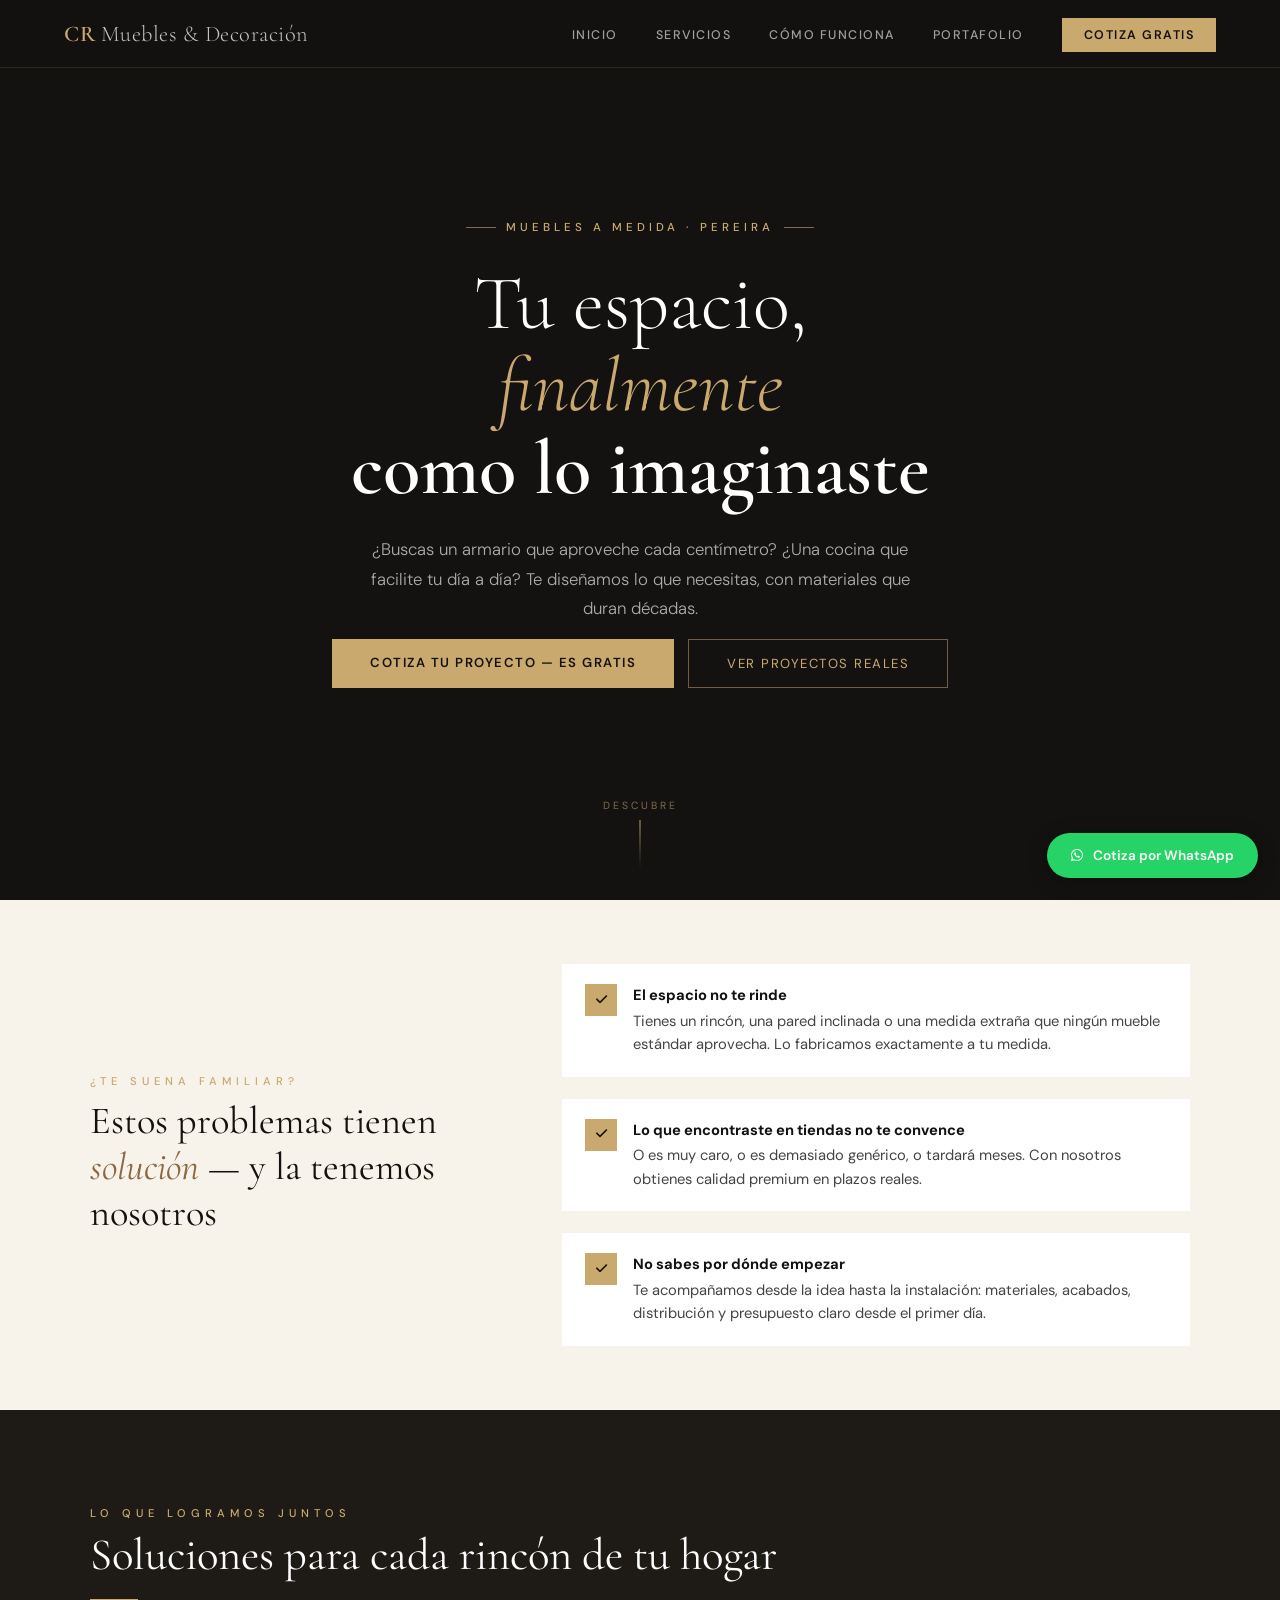
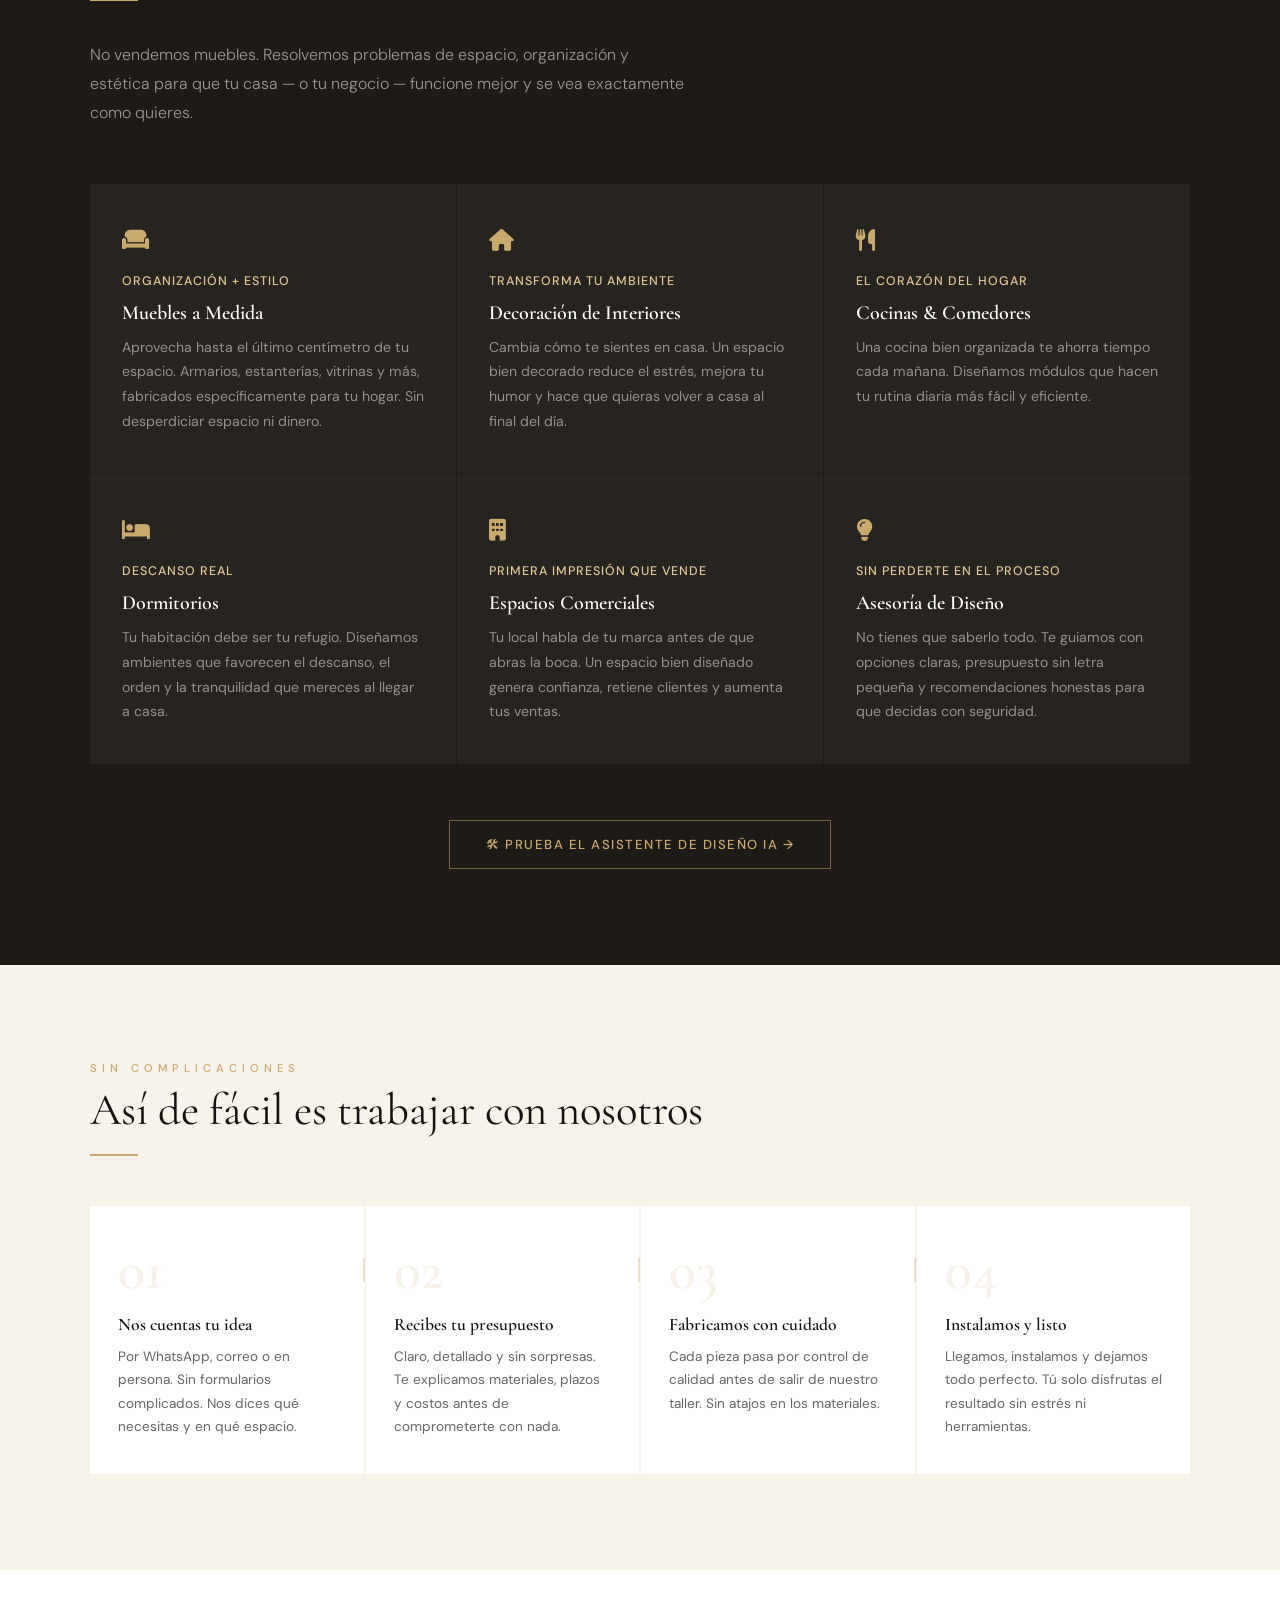
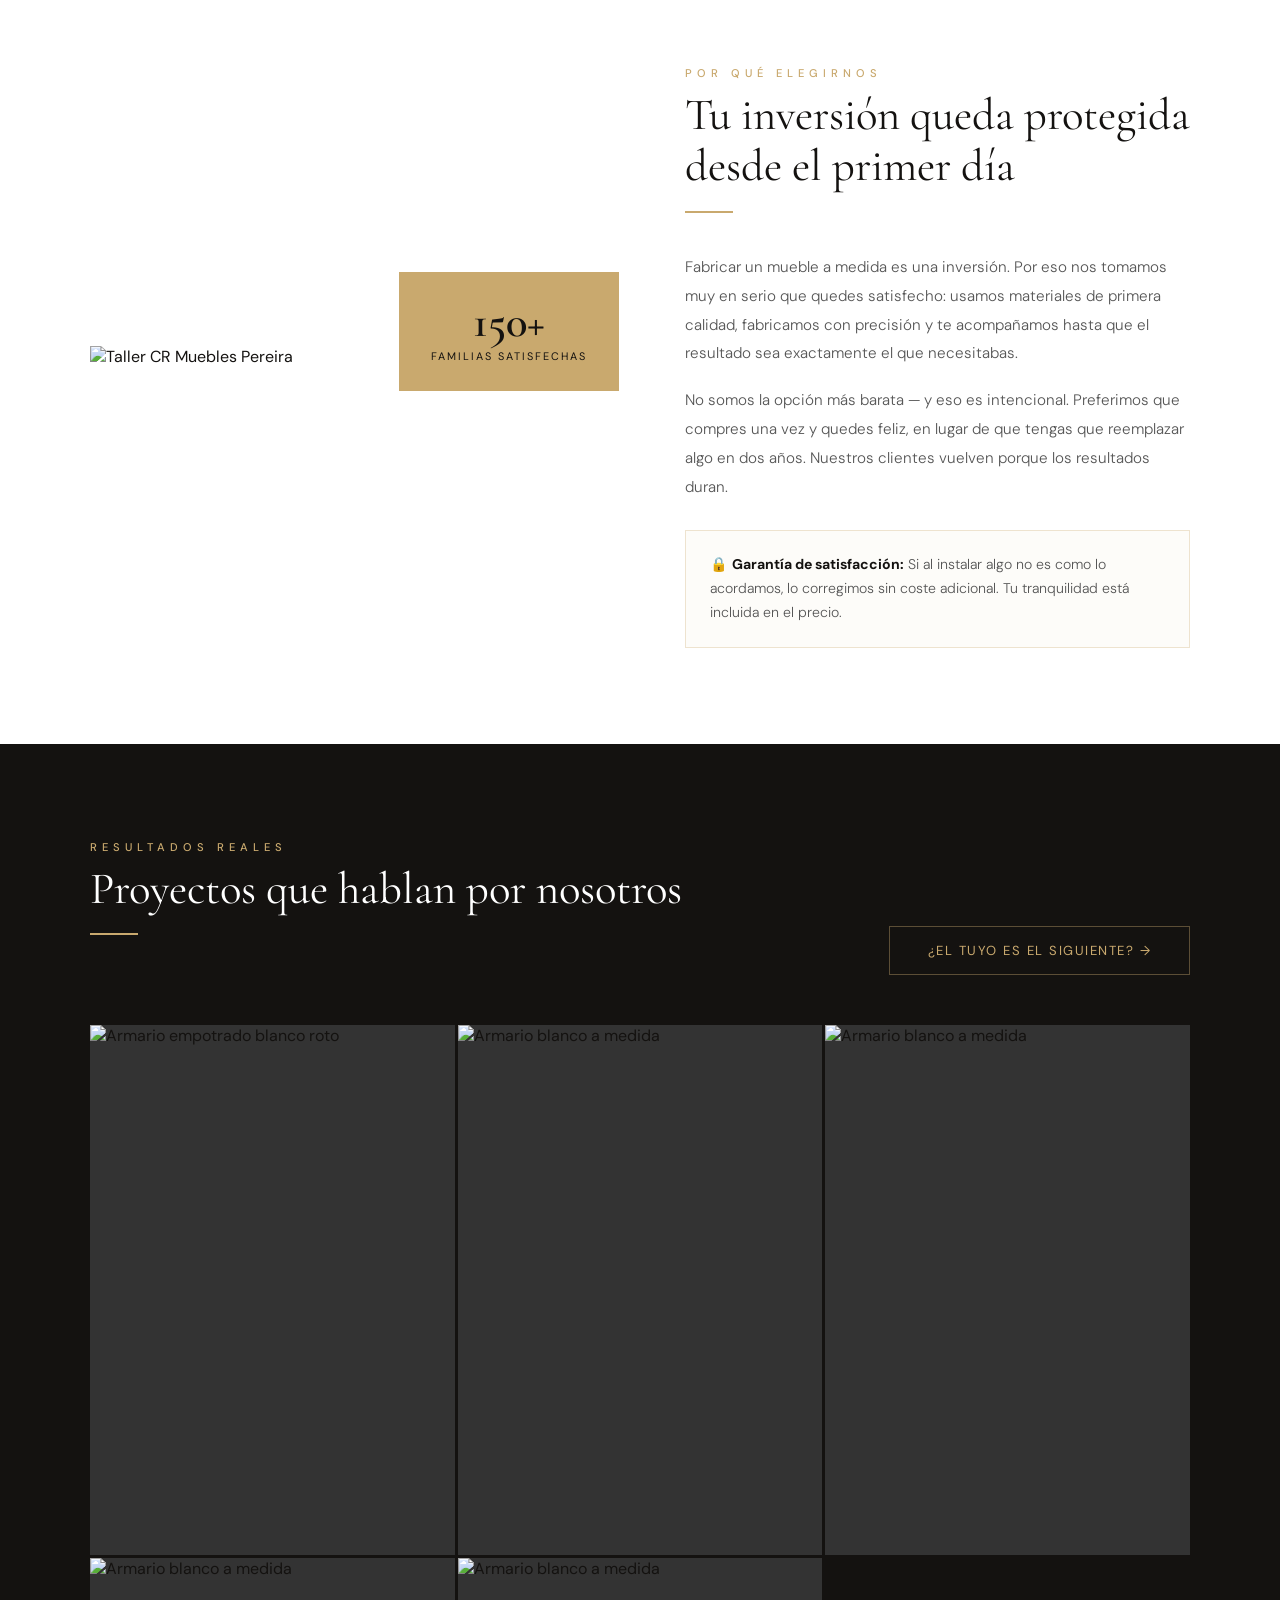
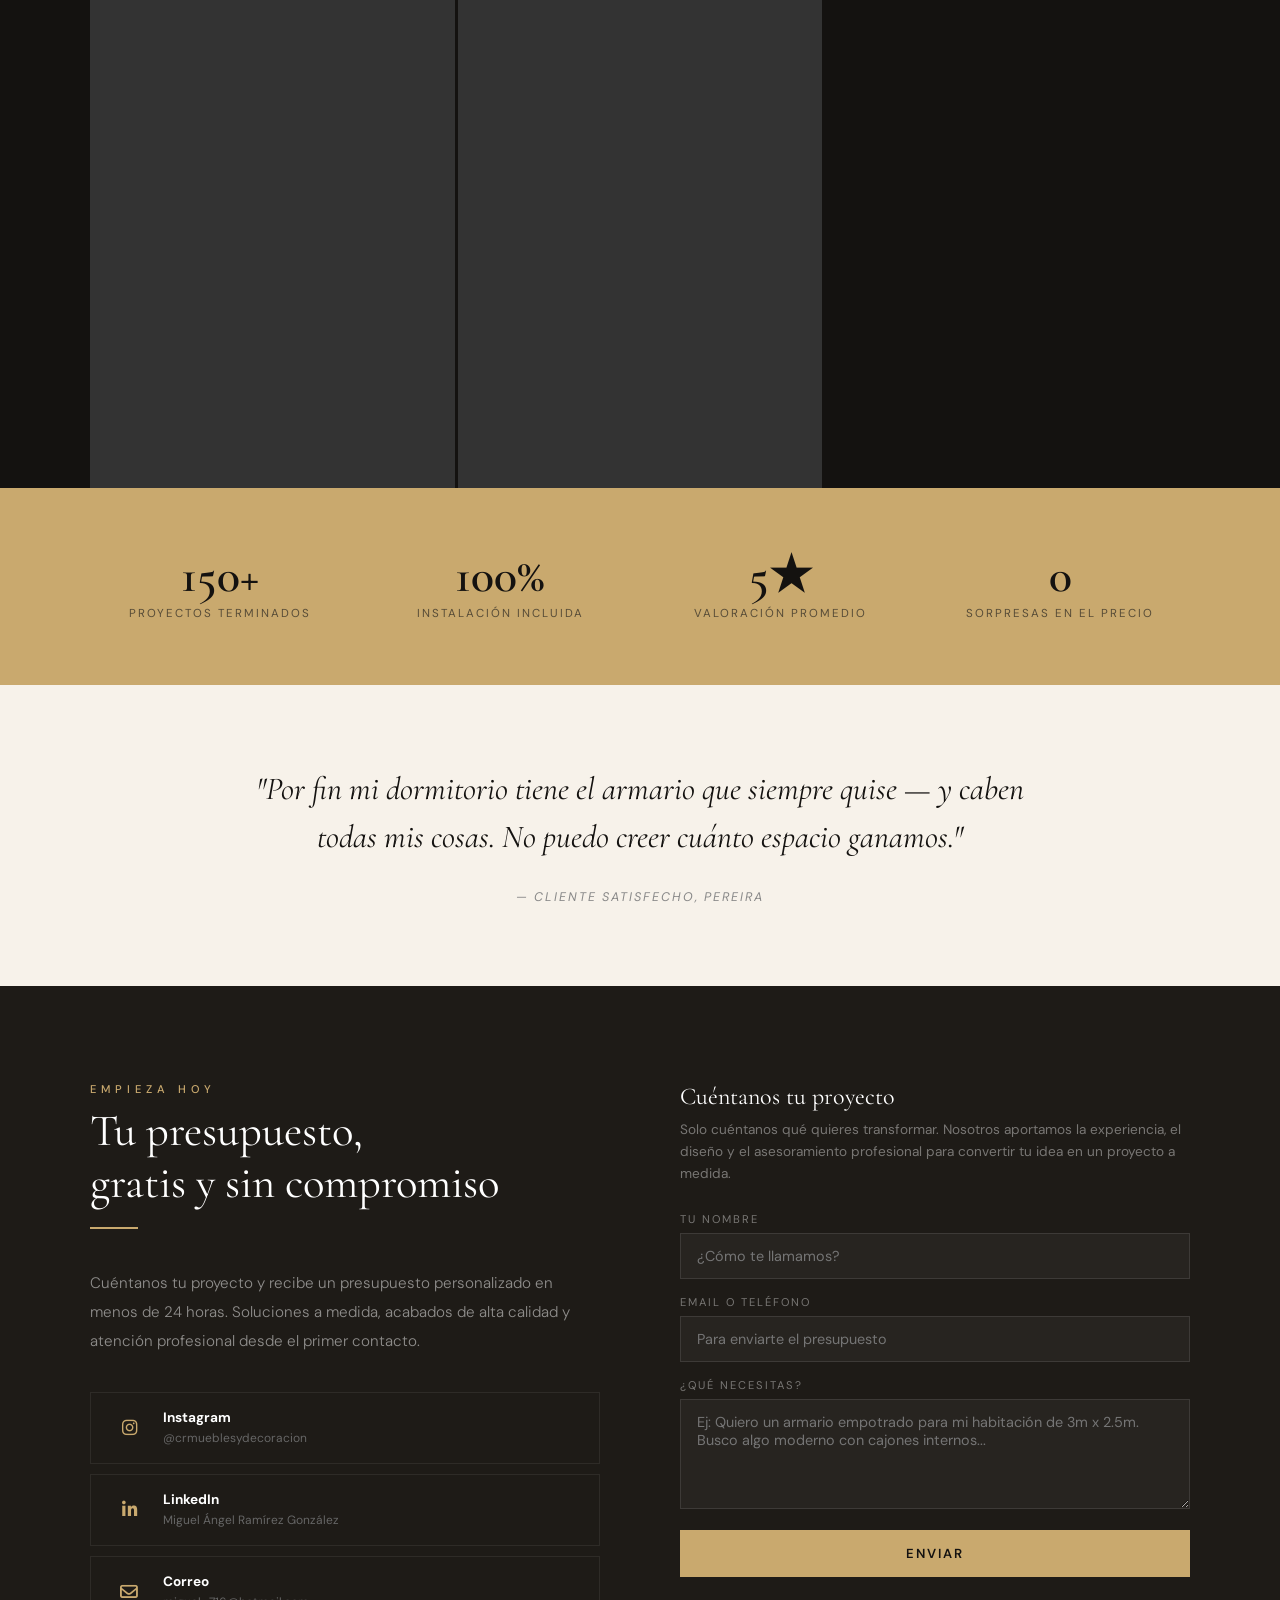
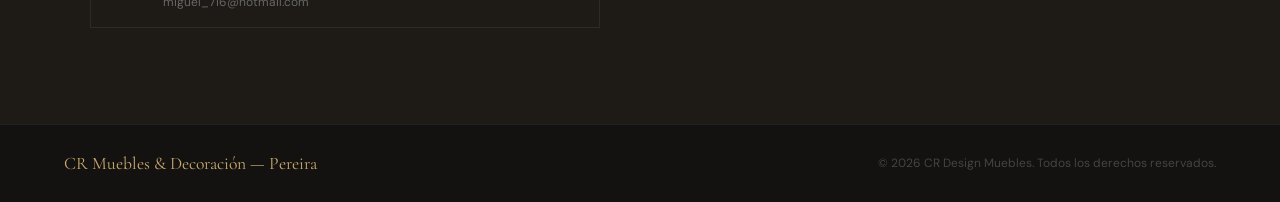
==== index.html @ 528f6fd5 "Update index.html" ====
<!DOCTYPE html>
<html lang="es">
<head>
<meta charset="UTF-8">
<meta name="viewport" content="width=device-width, initial-scale=1.0">
<title>CR Muebles y Decoración — Pereira</title>
<link href="https://fonts.googleapis.com/css2?family=Cormorant+Garamond:ital,wght@0,300;0,400;0,600;1,400&family=DM+Sans:wght@300;400;500&display=swap" rel="stylesheet">
<link rel="stylesheet" href="https://cdnjs.cloudflare.com/ajax/libs/font-awesome/6.5.0/css/all.min.css">
<style>
  :root {
    --gold: #C9A96E;
    --gold-light: #e0c898;
    --dark: #141210;
    --dark2: #1e1b17;
    --cream: #F7F2EA;
    --warm: #2a2218;
    --light: #ffffff;
    --text-muted: #888;
  }

  * { margin: 0; padding: 0; box-sizing: border-box; scroll-behavior: smooth; }

  body {
    font-family: 'DM Sans', sans-serif;
    background: var(--light);
    color: var(--dark);
    overflow-x: hidden;
  }

  /* ========================
     NAV
  ======================== */
  nav {
    position: fixed; top: 0; width: 100%; z-index: 1000;
    background: rgba(20,18,16,0.96);
    backdrop-filter: blur(16px);
    display: flex; justify-content: space-between; align-items: center;
    padding: 20px 64px;
    border-bottom: 1px solid rgba(201,169,110,0.15);
    transition: padding 0.3s;
  }
  .logo {
    font-family: 'Cormorant Garamond', serif;
    color: var(--gold); font-size: 1.4rem; font-weight: 600; letter-spacing: 0.5px;
  }
  .logo span { color: rgba(255,255,255,0.75); font-weight: 300; }
  .nav-links { display: flex; gap: 38px; list-style: none; }
  .nav-links a {
    color: rgba(255,255,255,0.6); text-decoration: none;
    font-size: 0.78rem; letter-spacing: 1.5px; text-transform: uppercase;
    transition: color 0.25s; font-weight: 500;
  }
  .nav-links a:hover { color: var(--gold); }
  .nav-cta {
    background: var(--gold); color: var(--dark) !important;
    padding: 9px 22px; font-weight: 600 !important;
    transition: background 0.25s !important;
  }
  .nav-cta:hover { background: var(--gold-light) !important; color: var(--dark) !important; }

  /* ========================
     HERO
  ======================== */
  .hero {
    min-height: 100vh; position: relative;
    display: flex; align-items: center; justify-content: center;
    background: var(--dark);
    overflow: hidden;
  }
  .hero-bg {
    position: absolute; inset: 0;
    background: url('https://res.cloudinary.com/dnqzhisyj/image/upload/v1776467032/WhatsApp_Image_2026-03-18_at_4.36.38_PM_ypxfgm.jpg') center/cover;
    opacity: 0.18;
    transform: scale(1.05);
    animation: heroScale 12s ease-in-out infinite alternate;
  }
  @keyframes heroScale { from { transform: scale(1.05); } to { transform: scale(1.0); } }

  .hero-overlay {
    position: absolute; inset: 0;
    background: linear-gradient(to bottom, rgba(20,18,16,0.5) 0%, rgba(20,18,16,0.2) 50%, rgba(20,18,16,0.85) 100%);
  }
  .hero-content {
    position: relative; text-align: center; padding: 20px; z-index: 1;
    max-width: 760px;
    animation: fadeUp 1s ease both;
  }
  @keyframes fadeUp { from { opacity: 0; transform: translateY(30px); } to { opacity: 1; transform: translateY(0); } }

  .hero-eyebrow {
    display: inline-flex; align-items: center; gap: 10px;
    color: var(--gold); font-size: 0.72rem; letter-spacing: 4px;
    text-transform: uppercase; margin-bottom: 28px; font-weight: 500;
  }
  .hero-eyebrow::before, .hero-eyebrow::after {
    content: ''; width: 30px; height: 1px; background: var(--gold); opacity: 0.6;
  }

  .hero h1 {
    font-family: 'Cormorant Garamond', serif;
    color: var(--light);
    font-size: clamp(2.4rem, 6vw, 5rem);
    line-height: 1.08; margin-bottom: 24px; font-weight: 300;
  }
  .hero h1 em { color: var(--gold); font-style: italic; }
  .hero h1 strong { font-weight: 600; }

  .hero-sub {
    color: rgba(255,255,255,0.65); font-size: 1.05rem;
    max-width: 540px; margin: 0 auto 16px; line-height: 1.75; font-weight: 300;
  }
  .hero-promise {
    display: inline-block; color: var(--gold-light);
    font-size: 0.82rem; letter-spacing: 1px; margin-bottom: 40px;
    border-bottom: 1px solid rgba(201,169,110,0.3); padding-bottom: 4px;
  }
  .hero-btns { display: flex; gap: 14px; justify-content: center; flex-wrap: wrap; }
  .btn-gold {
    background: var(--gold); color: var(--dark); padding: 15px 38px;
    text-decoration: none; font-weight: 600; font-size: 0.82rem;
    letter-spacing: 1.5px; text-transform: uppercase; transition: all 0.3s;
    display: inline-block;
  }
  .btn-gold:hover { background: var(--gold-light); transform: translateY(-2px); }
  .btn-outline {
    border: 1px solid rgba(201,169,110,0.5); color: var(--gold);
    padding: 15px 38px; text-decoration: none; font-size: 0.82rem;
    letter-spacing: 1.5px; text-transform: uppercase; transition: all 0.3s;
    display: inline-block;
  }
  .btn-outline:hover { border-color: var(--gold); background: rgba(201,169,110,0.08); }

  .scroll-indicator {
    position: absolute; bottom: 32px; left: 50%; transform: translateX(-50%);
    color: rgba(201,169,110,0.6); display: flex; flex-direction: column;
    align-items: center; gap: 8px; font-size: 0.65rem; letter-spacing: 3px; text-transform: uppercase;
  }
  .scroll-line {
    width: 1px; height: 48px;
    background: linear-gradient(to bottom, var(--gold), transparent);
    animation: pulse 2s infinite;
  }
  @keyframes pulse { 0%,100%{opacity:0.8} 50%{opacity:0.2} }

  /* ========================
     PAIN POINTS BAND
  ======================== */
  .pain-band {
    background: var(--cream);
    padding: 64px 64px;
  }
  .pain-band-inner {
    max-width: 1100px; margin: 0 auto;
    display: grid; grid-template-columns: 1fr 1.6fr; gap: 80px; align-items: center;
  }
  .pain-title {
    font-family: 'Cormorant Garamond', serif;
    font-size: clamp(1.9rem, 3vw, 2.8rem); line-height: 1.2;
    font-weight: 400; color: var(--dark);
  }
  .pain-title em { font-style: italic; color: #8B6840; }
  .pain-items { display: flex; flex-direction: column; gap: 22px; }
  .pain-item {
    display: flex; align-items: flex-start; gap: 16px;
    padding: 20px; background: white;
    border-left: 3px solid transparent;
    transition: border-color 0.3s;
  }
  .pain-item:hover { border-left-color: var(--gold); }
  .pain-check {
    width: 32px; height: 32px; background: var(--gold);
    display: flex; align-items: center; justify-content: center;
    flex-shrink: 0; color: var(--dark); font-size: 0.8rem;
  }
  .pain-item p { font-size: 0.92rem; line-height: 1.6; color: #444; font-weight: 400; }
  .pain-item p strong { color: var(--dark); display: block; margin-bottom: 2px; }

  /* ========================
     GENERAL SECTIONS
  ======================== */
  section { padding: 96px 64px; }
  .section-label {
    color: var(--gold); font-size: 0.7rem; letter-spacing: 5px;
    text-transform: uppercase; margin-bottom: 10px; font-weight: 500;
  }
  .section-title {
    font-family: 'Cormorant Garamond', serif;
    font-size: clamp(2rem, 3.5vw, 3rem); line-height: 1.15; margin-bottom: 18px; font-weight: 400;
  }
  .section-line { width: 48px; height: 2px; background: var(--gold); margin-bottom: 40px; }

  /* ========================
     SERVICES (BENEFIT-FOCUSED)
  ======================== */
  .services { background: var(--dark2); }
  .services .section-title { color: var(--light); }
  .services-intro { color: rgba(255,255,255,0.55); font-size: 1rem; max-width: 600px; line-height: 1.8; margin-bottom: 56px; font-weight: 300; }
  .services-grid {
    display: grid; grid-template-columns: repeat(3, 1fr); gap: 1px;
    max-width: 1100px; margin: 0 auto;
  }
  .service-card {
    background: rgba(255,255,255,0.04); padding: 40px 32px;
    border-top: 2px solid transparent;
    transition: all 0.35s; cursor: default; position: relative; overflow: hidden;
  }
  .service-card::before {
    content: ''; position: absolute; inset: 0;
    background: linear-gradient(135deg, rgba(201,169,110,0.05), transparent);
    opacity: 0; transition: opacity 0.35s;
  }
  .service-card:hover { border-top-color: var(--gold); }
  .service-card:hover::before { opacity: 1; }
  .service-icon { font-size: 22px; color: var(--gold); margin-bottom: 18px; display: inline-block; }
  .service-card h3 {
    font-family: 'Cormorant Garamond', serif; color: var(--light);
    font-size: 1.25rem; margin-bottom: 10px; font-weight: 600;
  }
  .service-card .service-benefit {
    color: var(--gold-light); font-size: 0.78rem; letter-spacing: 1px;
    text-transform: uppercase; margin-bottom: 12px; font-weight: 500;
  }
  .service-card p { color: rgba(255,255,255,0.5); font-size: 0.88rem; line-height: 1.75; }

  .config-btn-container { text-align: center; margin-top: 56px; }
  .btn-config {
    display: inline-block; padding: 15px 36px;
    background: transparent; border: 1px solid rgba(201,169,110,0.5);
    color: var(--gold); font-family: 'DM Sans', sans-serif;
    font-size: 0.82rem; font-weight: 500; letter-spacing: 1.5px;
    text-transform: uppercase; text-decoration: none;
    transition: all 0.3s;
  }
  .btn-config:hover { background: rgba(201,169,110,0.1); border-color: var(--gold); }

  /* ========================
     PROCESS
  ======================== */
  .process { background: var(--cream); }
  .process-grid {
    display: grid; grid-template-columns: repeat(4, 1fr); gap: 2px;
    max-width: 1100px; margin: 0 auto;
  }
  .process-step { padding: 36px 28px; background: white; position: relative; }
  .step-num {
    font-family: 'Cormorant Garamond', serif; font-size: 3.5rem;
    color: rgba(201,169,110,0.15); font-weight: 600; line-height: 1;
    margin-bottom: 16px; display: block;
  }
  .process-step h4 {
    font-family: 'Cormorant Garamond', serif;
    font-size: 1.1rem; margin-bottom: 10px; font-weight: 600;
  }
  .process-step p { font-size: 0.85rem; color: #666; line-height: 1.7; }
  .process-step-connector {
    position: absolute; top: 52px; right: -1px;
    width: 2px; height: 24px; background: var(--gold); opacity: 0.3;
  }

  /* ========================
     ABOUT (Client-first)
  ======================== */
  .about { background: var(--light); }
  .about-grid {
    display: grid; grid-template-columns: 1fr 1fr; gap: 90px;
    align-items: center; max-width: 1100px; margin: 0 auto;
  }
  .about-img { position: relative; }
  .about-img img { width: 100%; height: 520px; object-fit: cover; }
  .about-img-badge {
    position: absolute; bottom: -24px; right: -24px;
    background: var(--gold); color: var(--dark); padding: 28px 32px; text-align: center;
  }
  .about-img-badge .num {
    font-family: 'Cormorant Garamond', serif; font-size: 2.8rem; font-weight: 600; display: block; line-height: 1;
  }
  .about-img-badge .txt { font-size: 0.68rem; letter-spacing: 2px; text-transform: uppercase; margin-top: 4px; display: block; }

  .about-text .section-title { color: var(--dark); }
  .about-text p { color: #555; line-height: 1.9; font-size: 0.95rem; margin-bottom: 18px; font-weight: 300; }
  .guarantee-box {
    border: 1px solid rgba(201,169,110,0.3); padding: 22px 24px;
    margin-top: 28px; background: rgba(201,169,110,0.04);
  }
  .guarantee-box p {
    font-size: 0.88rem; color: #555; margin: 0; line-height: 1.7;
  }
  .guarantee-box strong { color: var(--dark); }

  /* ========================
     GALLERY
  ======================== */
  .gallery { background: var(--dark); padding-bottom: 0; }
  .gallery .section-title { color: var(--light); }
  .gallery-header {
    max-width: 1100px; margin: 0 auto 50px;
    display: flex; justify-content: space-between; align-items: flex-end; flex-wrap: wrap; gap: 20px;
  }
  .gallery-grid {
    display: grid; grid-template-columns: repeat(3, 1fr); gap: 3px;
    max-width: 1100px; margin: 0 auto;
  }
  .gallery-item {
    overflow: hidden; position: relative; cursor: pointer;
    background: #333; aspect-ratio: 4/3;
  }
  .gallery-item.tall { grid-row: span 2; aspect-ratio: auto; }
  .gallery-item img { width: 100%; height: 100%; object-fit: cover; transition: transform 0.6s ease; display: block; }
  .gallery-item.tall img { min-height: 530px; }
  .gallery-item:hover img { transform: scale(1.07); }
  .gallery-overlay {
    position: absolute; inset: 0; background: rgba(20,18,16,0);
    display: flex; align-items: center; justify-content: center; transition: background 0.35s;
  }
  .gallery-item:hover .gallery-overlay { background: rgba(20,18,16,0.42); }
  .overlay-icon {
    color: white; font-size: 1.5rem; opacity: 0; transition: opacity 0.3s;
    background: var(--gold); width: 48px; height: 48px;
    display: flex; align-items: center; justify-content: center;
  }
  .gallery-item:hover .overlay-icon { opacity: 1; }

  /* Lightbox */
  .lightbox {
    display: none; position: fixed; inset: 0;
    background: rgba(0,0,0,0.95); z-index: 9999;
    align-items: center; justify-content: center;
  }
  .lightbox.active { display: flex; }
  .lightbox img { max-width: 90vw; max-height: 90vh; object-fit: contain; }
  .lightbox-close {
    position: absolute; top: 20px; right: 30px;
    color: white; font-size: 2rem; cursor: pointer; line-height: 1;
    transition: color 0.2s;
  }
  .lightbox-close:hover { color: var(--gold); }

  /* ========================
     STATS
  ======================== */
  .stats { background: var(--gold); padding: 64px; }
  .stats-grid {
    display: grid; grid-template-columns: repeat(4, 1fr);
    gap: 20px; max-width: 1100px; margin: 0 auto; text-align: center;
  }
  .stat-num {
    font-family: 'Cormorant Garamond', serif; font-size: 3rem;
    font-weight: 600; color: var(--dark); line-height: 1;
  }
  .stat-label { font-size: 0.72rem; letter-spacing: 2px; text-transform: uppercase; color: rgba(26,26,26,0.65); margin-top: 6px; }

  /* ========================
     TESTIMONIAL
  ======================== */
  .testimonial { background: var(--cream); padding: 80px 64px; text-align: center; }
  .testimonial blockquote {
    font-family: 'Cormorant Garamond', serif; font-size: clamp(1.4rem, 2.5vw, 2rem);
    color: var(--dark); font-weight: 400; font-style: italic;
    max-width: 780px; margin: 0 auto 24px; line-height: 1.5;
  }
  .testimonial cite { font-size: 0.78rem; color: #888; letter-spacing: 2px; text-transform: uppercase; }

  /* ========================
     CONTACT
  ======================== */
  .contact { background: var(--dark2); }
  .contact .section-title { color: var(--light); }
  .contact-grid {
    display: grid; grid-template-columns: 1fr 1fr;
    gap: 80px; max-width: 1100px; margin: 0 auto; align-items: start;
  }
  .contact-info p { color: rgba(255,255,255,0.5); line-height: 1.9; margin-bottom: 36px; font-size: 0.95rem; font-weight: 300; }
  .social-links { display: flex; flex-direction: column; gap: 10px; }
  .social-link {
    display: flex; align-items: center; gap: 16px; text-decoration: none;
    padding: 16px 20px; border: 1px solid rgba(255,255,255,0.07); transition: all 0.3s; color: var(--light);
  }
  .social-link:hover { border-color: var(--gold); background: rgba(201,169,110,0.06); transform: translateX(4px); }
  .social-icon { width: 36px; height: 36px; display: flex; align-items: center; justify-content: center; font-size: 1.1rem; color: var(--gold); }
  .social-link-info strong { display: block; font-size: 0.85rem; }
  .social-link-info span { font-size: 0.75rem; color: #666; }

  .contact-form-area h3 {
    font-family: 'Cormorant Garamond', serif; color: var(--light);
    font-size: 1.5rem; margin-bottom: 8px; font-weight: 400;
  }
  .contact-form-area .form-subtitle { color: rgba(255,255,255,0.4); font-size: 0.85rem; margin-bottom: 28px; line-height: 1.6; }
  .form-row { margin-bottom: 16px; }
  .form-row label {
    display: block; color: rgba(255,255,255,0.4); font-size: 0.7rem;
    letter-spacing: 2px; text-transform: uppercase; margin-bottom: 7px;
  }
  .form-row input, .form-row textarea {
    width: 100%; background: rgba(255,255,255,0.04); border: 1px solid rgba(255,255,255,0.1);
    color: var(--light); padding: 13px 16px; font-family: 'DM Sans', sans-serif;
    font-size: 0.9rem; outline: none; transition: border 0.3s;
  }
  .form-row input:focus, .form-row textarea:focus { border-color: var(--gold); }
  .form-row textarea { height: 110px; resize: vertical; }
  .btn-send {
    background: var(--gold); color: var(--dark); border: none;
    padding: 15px 40px; font-size: 0.82rem; font-weight: 600;
    letter-spacing: 2px; text-transform: uppercase; cursor: pointer;
    transition: all 0.3s; width: 100%; font-family: 'DM Sans', sans-serif;
  }
  .btn-send:hover { background: var(--gold-light); }

  /* WhatsApp */
  .whatsapp-float {
    position: fixed; bottom: 22px; right: 22px;
    background: #25D366; color: white; padding: 14px 24px;
    border-radius: 50px; text-decoration: none; font-weight: 600; font-size: 0.85rem;
    z-index: 9999; display: flex; align-items: center; gap: 10px;
    box-shadow: 0 4px 20px rgba(0,0,0,0.25); transition: transform 0.3s, background 0.3s;
    font-family: 'DM Sans', sans-serif;
  }
  .whatsapp-float:hover { transform: scale(1.04) translateY(-2px); background: #20b859; }

  /* Footer */
  footer {
    background: var(--dark); padding: 28px 64px;
    display: flex; justify-content: space-between; align-items: center;
    border-top: 1px solid rgba(255,255,255,0.06); flex-wrap: wrap; gap: 10px;
  }
  .footer-logo { font-family: 'Cormorant Garamond', serif; color: var(--gold); font-size: 1.1rem; }
  footer p { color: #444; font-size: 0.75rem; }

  /* ========================
     MEDIA QUERIES
  ======================== */
  @media (max-width: 960px) {
    nav { padding: 14px 24px; }
    .nav-links { display: none; }
    section { padding: 64px 24px; }
    .pain-band { padding: 56px 24px; }
    .pain-band-inner { grid-template-columns: 1fr; gap: 40px; }
    .about-grid, .contact-grid { grid-template-columns: 1fr; gap: 48px; }
    .services-grid { grid-template-columns: 1fr; }
    .process-grid { grid-template-columns: 1fr 1fr; }
    .gallery-grid { grid-template-columns: 1fr 1fr; }
    .gallery-item.tall { grid-row: span 1; aspect-ratio: 4/3; }
    .gallery-item.tall img { min-height: 0; }
    .stats-grid { grid-template-columns: 1fr 1fr; gap: 30px; }
    .gallery-header { flex-direction: column; align-items: flex-start; }
    .about-img-badge { right: 0; bottom: -16px; }
    footer { flex-direction: column; text-align: center; }
    .stats { padding: 50px 24px; }
    .testimonial { padding: 60px 24px; }
  }
  @media (max-width: 520px) {
    .gallery-grid { grid-template-columns: 1fr; }
    .process-grid { grid-template-columns: 1fr; }
    .hero-btns { flex-direction: column; align-items: center; }
  }
</style>
</head>
<body>

<!-- LIGHTBOX -->
<div class="lightbox" id="lightbox" onclick="closeLightbox()">
  <span class="lightbox-close">&times;</span>
  <img id="lightbox-img" src="" alt="">
</div>

<!-- NAV -->
<nav>
  <div class="logo">CR <span>Muebles & Decoración</span></div>
  <ul class="nav-links">
    <li><a href="#inicio">Inicio</a></li>
    <li><a href="#servicios">Servicios</a></li>
    <li><a href="#proceso">Cómo funciona</a></li>
    <li><a href="#galeria">Portafolio</a></li>
    <li><a href="#contacto" class="nav-cta">Cotiza gratis</a></li>
  </ul>
</nav>

<!-- ====== HERO ====== -->
<section class="hero" id="inicio">
  <div class="hero-bg"></div>
  <div class="hero-overlay"></div>
  <div class="hero-content">
    <div class="hero-eyebrow">Muebles a medida · Pereira</div>
    <h1>Tu espacio,<br><em>finalmente</em><br><strong>como lo imaginaste</strong></h1>
    <p class="hero-sub">¿Buscas un armario que aproveche cada centímetro? ¿Una cocina que facilite tu día a día? Te diseñamos lo que necesitas, con materiales que duran décadas.</p>
    <div class="hero-btns">
      <a href="#contacto" class="btn-gold">Cotiza tu proyecto — es gratis</a>
      <a href="#galeria" class="btn-outline">Ver proyectos reales</a>
    </div>
  </div>
  <div class="scroll-indicator">
    <span>Descubre</span>
    <div class="scroll-line"></div>
  </div>
</section>

<!-- ====== PAIN POINTS ====== -->
<div class="pain-band">
  <div class="pain-band-inner">
    <div>
      <div class="section-label">¿Te suena familiar?</div>
      <h2 class="pain-title">Estos problemas tienen <em>solución</em> — y la tenemos nosotros</h2>
    </div>
    <div class="pain-items">
      <div class="pain-item">
        <div class="pain-check"><i class="fas fa-check"></i></div>
        <p><strong>El espacio no te rinde</strong>Tienes un rincón, una pared inclinada o una medida extraña que ningún mueble estándar aprovecha. Lo fabricamos exactamente a tu medida.</p>
      </div>
      <div class="pain-item">
        <div class="pain-check"><i class="fas fa-check"></i></div>
        <p><strong>Lo que encontraste en tiendas no te convence</strong>O es muy caro, o es demasiado genérico, o tardará meses. Con nosotros obtienes calidad premium en plazos reales.</p>
      </div>
      <div class="pain-item">
        <div class="pain-check"><i class="fas fa-check"></i></div>
        <p><strong>No sabes por dónde empezar</strong>Te acompañamos desde la idea hasta la instalación: materiales, acabados, distribución y presupuesto claro desde el primer día.</p>
      </div>
    </div>
  </div>
</div>

<!-- ====== SERVICIOS ====== -->
<section class="services" id="servicios">
  <div style="max-width:1100px;margin:0 auto 0;">
    <div class="section-label">Lo que logramos juntos</div>
    <h2 class="section-title">Soluciones para cada rincón de tu hogar</h2>
    <div class="section-line"></div>
    <p class="services-intro">No vendemos muebles. Resolvemos problemas de espacio, organización y estética para que tu casa — o tu negocio — funcione mejor y se vea exactamente como quieres.</p>
  </div>
  <div class="services-grid">
    <div class="service-card">
      <div class="service-icon"><i class="fas fa-couch"></i></div>
      <div class="service-benefit">Organización + Estilo</div>
      <h3>Muebles a Medida</h3>
      <p>Aprovecha hasta el último centímetro de tu espacio. Armarios, estanterías, vitrinas y más, fabricados específicamente para tu hogar. Sin desperdiciar espacio ni dinero.</p>
    </div>
    <div class="service-card">
      <div class="service-icon"><i class="fas fa-home"></i></div>
      <div class="service-benefit">Transforma tu ambiente</div>
      <h3>Decoración de Interiores</h3>
      <p>Cambia cómo te sientes en casa. Un espacio bien decorado reduce el estrés, mejora tu humor y hace que quieras volver a casa al final del día.</p>
    </div>
    <div class="service-card">
      <div class="service-icon"><i class="fas fa-utensils"></i></div>
      <div class="service-benefit">El corazón del hogar</div>
      <h3>Cocinas & Comedores</h3>
      <p>Una cocina bien organizada te ahorra tiempo cada mañana. Diseñamos módulos que hacen tu rutina diaria más fácil y eficiente.</p>
    </div>
    <div class="service-card">
      <div class="service-icon"><i class="fas fa-bed"></i></div>
      <div class="service-benefit">Descanso real</div>
      <h3>Dormitorios</h3>
      <p>Tu habitación debe ser tu refugio. Diseñamos ambientes que favorecen el descanso, el orden y la tranquilidad que mereces al llegar a casa.</p>
    </div>
    <div class="service-card">
      <div class="service-icon"><i class="fas fa-building"></i></div>
      <div class="service-benefit">Primera impresión que vende</div>
      <h3>Espacios Comerciales</h3>
      <p>Tu local habla de tu marca antes de que abras la boca. Un espacio bien diseñado genera confianza, retiene clientes y aumenta tus ventas.</p>
    </div>
    <div class="service-card">
      <div class="service-icon"><i class="fas fa-lightbulb"></i></div>
      <div class="service-benefit">Sin perderte en el proceso</div>
      <h3>Asesoría de Diseño</h3>
      <p>No tienes que saberlo todo. Te guiamos con opciones claras, presupuesto sin letra pequeña y recomendaciones honestas para que decidas con seguridad.</p>
    </div>
  </div>
  <div class="config-btn-container">
    <a href="configurador-3d.html" target="_blank" class="btn-config">
      🛠 Prueba el Asistente de Diseño IA →
    </a>
  </div>
</section>

<!-- ====== PROCESO ====== -->
<section class="process" id="proceso">
  <div style="max-width:1100px;margin:0 auto 50px;">
    <div class="section-label">Sin complicaciones</div>
    <h2 class="section-title">Así de fácil es trabajar con nosotros</h2>
    <div class="section-line"></div>
  </div>
  <div class="process-grid" style="max-width:1100px;margin:0 auto;">
    <div class="process-step">
      <span class="step-num">01</span>
      <h4>Nos cuentas tu idea</h4>
      <p>Por WhatsApp, correo o en persona. Sin formularios complicados. Nos dices qué necesitas y en qué espacio.</p>
      <div class="process-step-connector"></div>
    </div>
    <div class="process-step">
      <span class="step-num">02</span>
      <h4>Recibes tu presupuesto</h4>
      <p>Claro, detallado y sin sorpresas. Te explicamos materiales, plazos y costos antes de comprometerte con nada.</p>
      <div class="process-step-connector"></div>
    </div>
    <div class="process-step">
      <span class="step-num">03</span>
      <h4>Fabricamos con cuidado</h4>
      <p>Cada pieza pasa por control de calidad antes de salir de nuestro taller. Sin atajos en los materiales.</p>
      <div class="process-step-connector"></div>
    </div>
    <div class="process-step">
      <span class="step-num">04</span>
      <h4>Instalamos y listo</h4>
      <p>Llegamos, instalamos y dejamos todo perfecto. Tú solo disfrutas el resultado sin estrés ni herramientas.</p>
    </div>
  </div>
</section>

<!-- ====== ABOUT ====== -->
<section class="about" id="nosotros">
  <div class="about-grid">
    <div class="about-img">
      <img src="https://res.cloudinary.com/dnqzhisyj/image/upload/v1776457061/e4543228-477b-47e5-a268-e2667f3ef684_elbiwi.jpg" alt="Taller CR Muebles Pereira">
      <div class="about-img-badge">
        <span class="num">150+</span>
        <span class="txt">Familias satisfechas</span>
      </div>
    </div>
    <div class="about-text">
      <div class="section-label">Por qué elegirnos</div>
      <h2 class="section-title">Tu inversión queda protegida desde el primer día</h2>
      <div class="section-line"></div>
      <p>Fabricar un mueble a medida es una inversión. Por eso nos tomamos muy en serio que quedes satisfecho: usamos materiales de primera calidad, fabricamos con precisión y te acompañamos hasta que el resultado sea exactamente el que necesitabas.</p>
      <p>No somos la opción más barata — y eso es intencional. Preferimos que compres una vez y quedes feliz, en lugar de que tengas que reemplazar algo en dos años. Nuestros clientes vuelven porque los resultados duran.</p>
      <div class="guarantee-box">
        <p>🔒 <strong>Garantía de satisfacción:</strong> Si al instalar algo no es como lo acordamos, lo corregimos sin coste adicional. Tu tranquilidad está incluida en el precio.</p>
      </div>
    </div>
  </div>
</section>

<!-- ====== GALLERY ====== -->
<section class="gallery" id="galeria">
  <div class="gallery-header">
    <div>
      <div class="section-label">Resultados reales</div>
      <h2 class="section-title">Proyectos que hablan por nosotros</h2>
      <div class="section-line"></div>
    </div>
    <a href="#contacto" class="btn-outline" style="color:var(--gold);border-color:rgba(201,169,110,0.4);">¿El tuyo es el siguiente? →</a>
  </div>
  <div class="gallery-grid" id="gallery-grid"></div>
</section>

<!-- ====== STATS ====== -->
<div class="stats">
  <div class="stats-grid">
    <div><div class="stat-num">150+</div><div class="stat-label">Proyectos terminados</div></div>
    <div><div class="stat-num">100%</div><div class="stat-label">Instalación incluida</div></div>
    <div><div class="stat-num">5★</div><div class="stat-label">Valoración promedio</div></div>
    <div><div class="stat-num">0</div><div class="stat-label">Sorpresas en el precio</div></div>
  </div>
</div>

<!-- ====== TESTIMONIAL ====== -->
<div class="testimonial">
  <blockquote>"Por fin mi dormitorio tiene el armario que siempre quise — y caben todas mis cosas. No puedo creer cuánto espacio ganamos."</blockquote>
  <cite>— Cliente satisfecho, Pereira</cite>
</div>

<!-- ====== CONTACT ====== -->
<section class="contact" id="contacto">
  <div class="contact-grid">
    <div class="contact-info">
      <div class="section-label">Empieza hoy</div>
      <h2 class="section-title">Tu presupuesto,<br>gratis y sin compromiso</h2>
      <div class="section-line"></div>
      <p>Cuéntanos tu proyecto y recibe un presupuesto personalizado en menos de 24 horas. Soluciones a medida, acabados de alta calidad y atención profesional desde el primer contacto.</p>
      <div class="social-links">
        <a href="https://www.instagram.com/crmueblesydecoracion?igsh=MW40eG9wcjBoYTZoZA%3D%3D&utm_source=qr" target="_blank" class="social-link">
          <div class="social-icon"><i class="fab fa-instagram"></i></div>
          <div class="social-link-info"><strong>Instagram</strong><span>@crmueblesydecoracion</span></div>
        </a>
        <a href="https://www.linkedin.com/in/miguel-angel-ramirez-gonzalez-556943398" target="_blank" class="social-link">
          <div class="social-icon"><i class="fab fa-linkedin-in"></i></div>
          <div class="social-link-info"><strong>LinkedIn</strong><span>Miguel Ángel Ramírez González</span></div>
        </a>
        <a href="mailto:miguel_716@hotmail.com" class="social-link">
          <div class="social-icon"><i class="far fa-envelope"></i></div>
          <div class="social-link-info"><strong>Correo</strong><span>miguel_716@hotmail.com</span></div>
        </a>
      </div>
    </div>
    <div class="contact-form-area">
      <h3>Cuéntanos tu proyecto</h3>
      <p class="form-subtitle">Solo cuéntanos qué quieres transformar. Nosotros aportamos la experiencia, el diseño y el asesoramiento profesional para convertir tu idea en un proyecto a medida.</p>
      <form action="https://formsubmit.co/miguel_716@hotmail.com" method="POST">
        <div class="form-row">
          <label>Tu nombre</label>
          <input type="text" name="nombre" required placeholder="¿Cómo te llamamos?">
        </div>
        <div class="form-row">
          <label>Email o teléfono</label>
          <input type="text" name="contacto" required placeholder="Para enviarte el presupuesto">
        </div>
        <div class="form-row">
          <label>¿Qué necesitas?</label>
          <textarea name="mensaje" required placeholder="Ej: Quiero un armario empotrado para mi habitación de 3m x 2.5m. Busco algo moderno con cajones internos..."></textarea>
        </div>
        <input type="hidden" name="_captcha" value="false">
        <input type="hidden" name="_template" value="table">
        <input type="hidden" name="_subject" value="Nuevo cliente desde tu página web 🔥">
        <button class="btn-send" type="submit">Enviar </button>
      </form>
    </div>
  </div>
</section>

<!-- WHATSAPP FLOAT -->
<a href="https://wa.me/573146309609" target="_blank" class="whatsapp-float">
  <i class="fab fa-whatsapp"></i> Cotiza por WhatsApp
</a>

<!-- FOOTER -->
<footer>
  <div class="footer-logo">CR Muebles & Decoración — Pereira</div>
  <p>© 2026 CR Design Muebles. Todos los derechos reservados.</p>
</footer>

<script>
// Protección del sitio
document.addEventListener('contextmenu', e => e.preventDefault());
document.addEventListener('keydown', e => {
  if ((e.ctrlKey && ['c','u','s','i'].includes(e.key)) ||
      (e.ctrlKey && e.shiftKey && e.key === 'I') || e.key === 'F12') {
    e.preventDefault();
  }
});
document.addEventListener('selectstart', e => e.preventDefault());

// Lightbox
function openLightbox(src) {
  document.getElementById('lightbox-img').src = src;
  document.getElementById('lightbox').classList.add('active');
}
function closeLightbox() {
  document.getElementById('lightbox').classList.remove('active');
}
document.addEventListener('keydown', e => { if (e.key === 'Escape') closeLightbox(); });

// Gallery
const galleryData = [
  { tall: true, img: "https://res.cloudinary.com/dnqzhisyj/image/upload/v1776467032/WhatsApp_Image_2026-03-18_at_4.36.38_PM_ypxfgm.jpg", alt: "Armario empotrado blanco roto" },
  { tall: true, img: "https://res.cloudinary.com/dnqzhisyj/image/upload/v1776466657/5622a02d-dfb5-4c26-b88b-ee04b420c09f_fhhifg.jpg", alt: "Armario blanco a medida" },
  { tall: true, img: "https://res.cloudinary.com/dnqzhisyj/image/upload/v1776457061/e4543228-477b-47e5-a268-e2667f3ef684_elbiwi.jpg", alt: "Armario blanco a medida" },
  { tall: true, img: "https://res.cloudinary.com/dnqzhisyj/image/upload/v1776457446/0b343e7b-a5ae-444f-adf4-56cbf62794bc_bzzxjr.jpg", alt: "Armario blanco a medida" },
  { tall: true, img: "https://res.cloudinary.com/dnqzhisyj/image/upload/v1776456832/53e51f30-74de-41e5-9075-376fe86ffb89_oqealc.jpg", alt: "Armario blanco a medida" },
];

const grid = document.getElementById('gallery-grid');
if (grid) {
  galleryData.forEach(item => {
    const div = document.createElement('div');
    div.className = 'gallery-item' + (item.tall ? ' tall' : '');
    const img = document.createElement('img');
    img.src = item.img; img.alt = item.alt; img.loading = 'lazy';
    const overlay = document.createElement('div');
    overlay.className = 'gallery-overlay';
    overlay.innerHTML = '<div class="overlay-icon"><i class="fas fa-search-plus"></i></div>';
    div.appendChild(img); div.appendChild(overlay);
    div.onclick = () => openLightbox(item.img);
    grid.appendChild(div);
  });
}
</script>
</body>
</html>
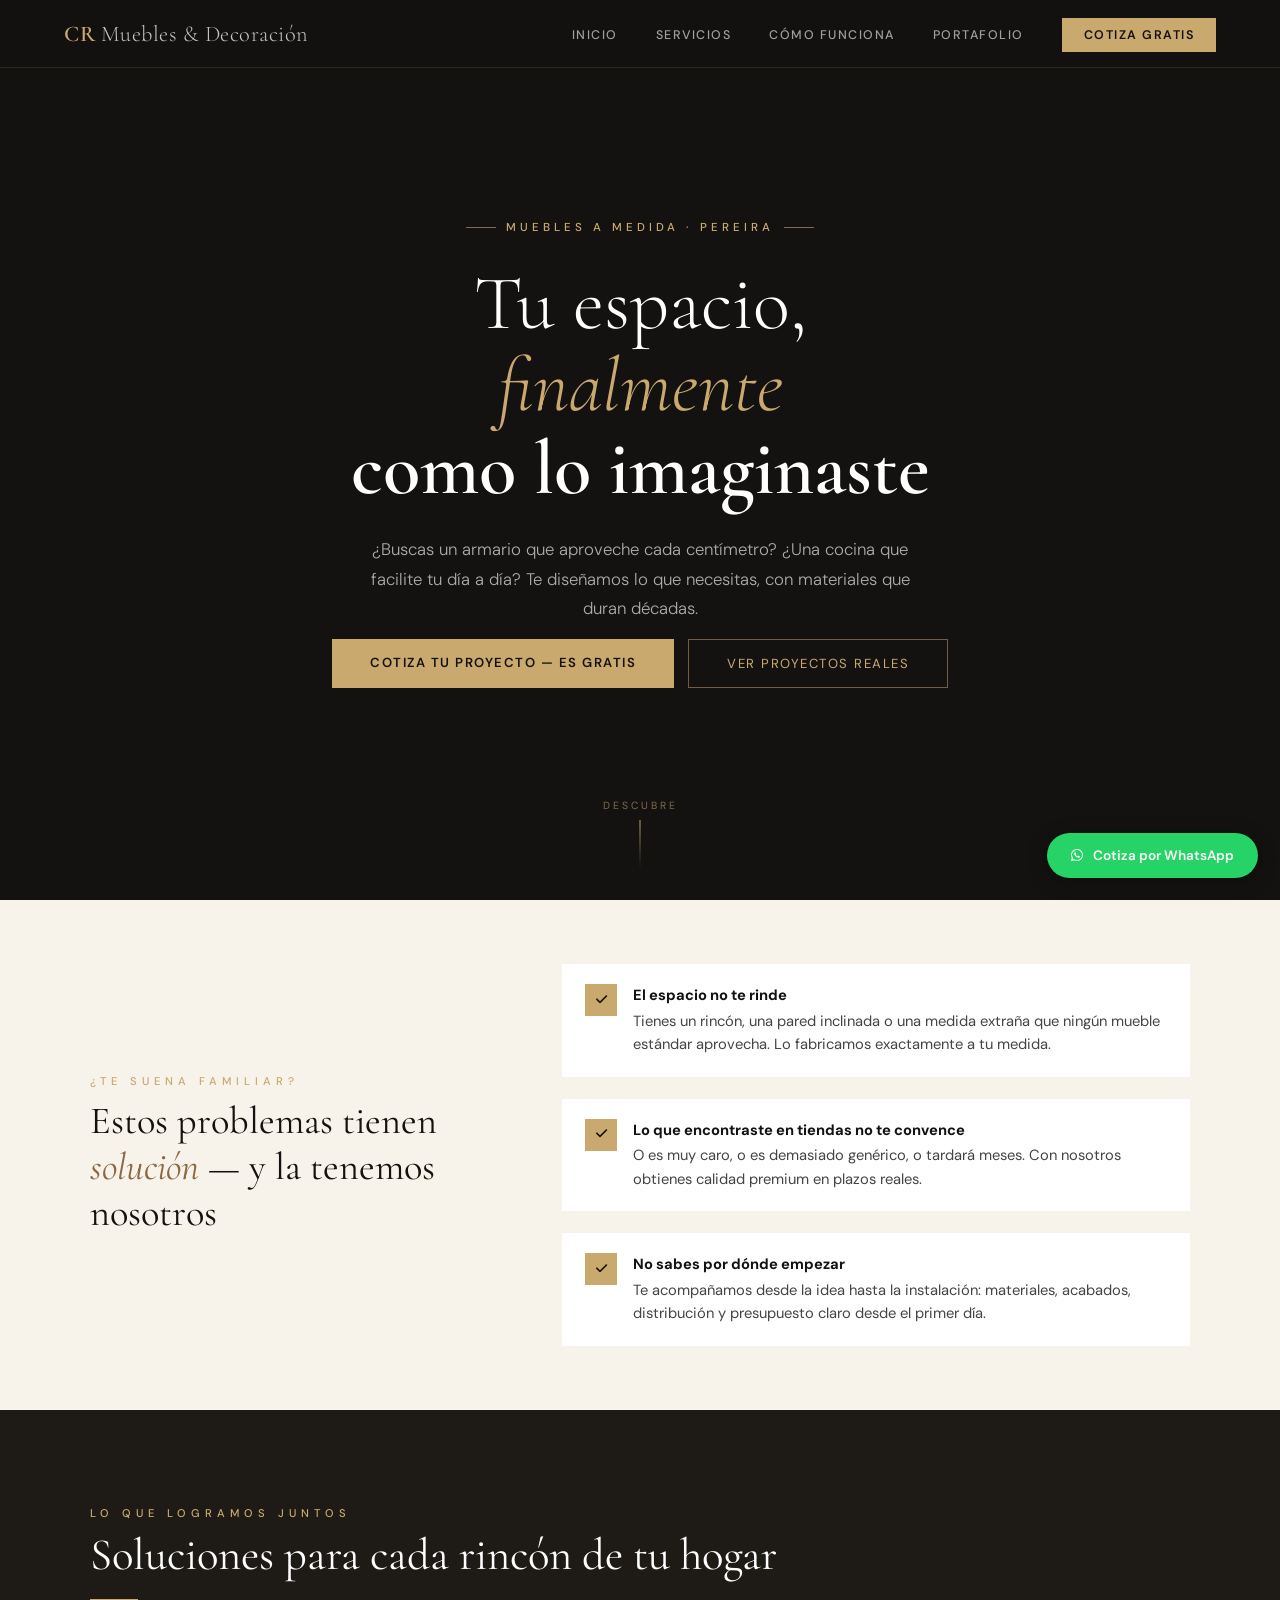
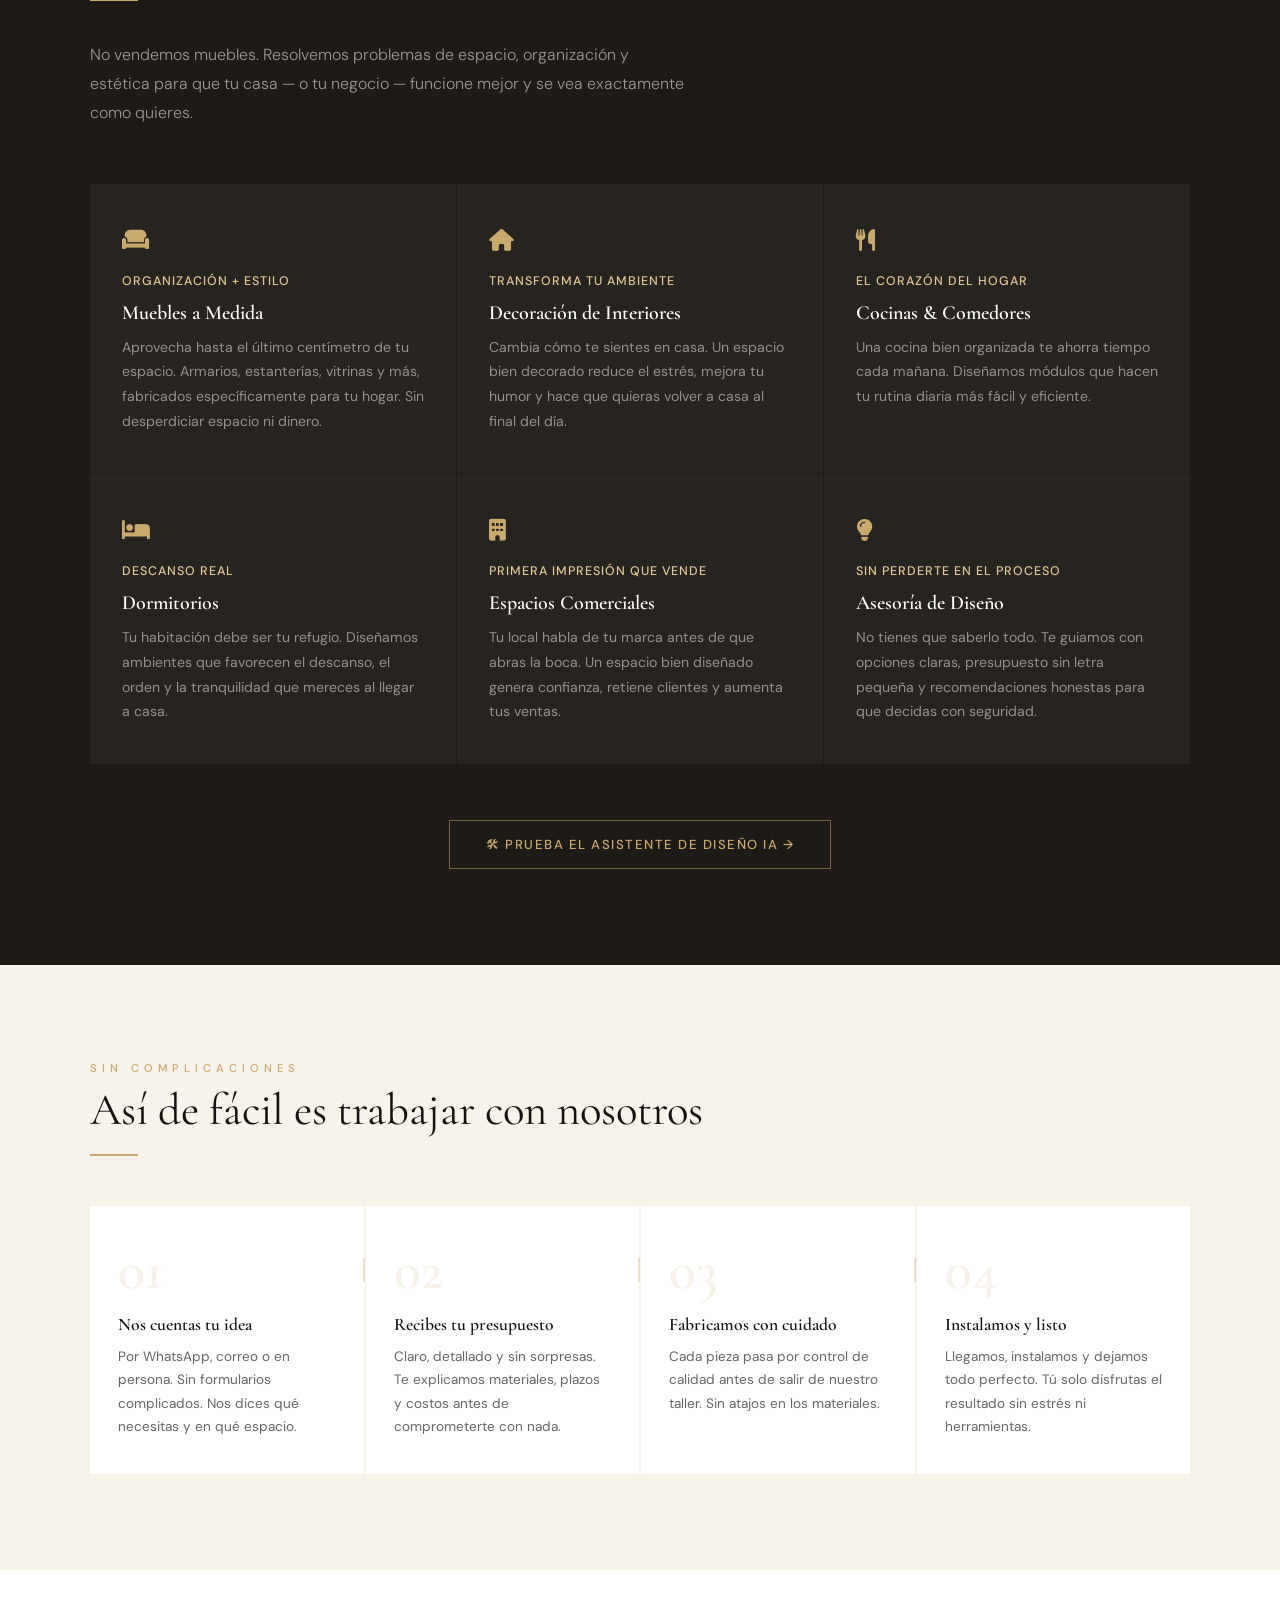
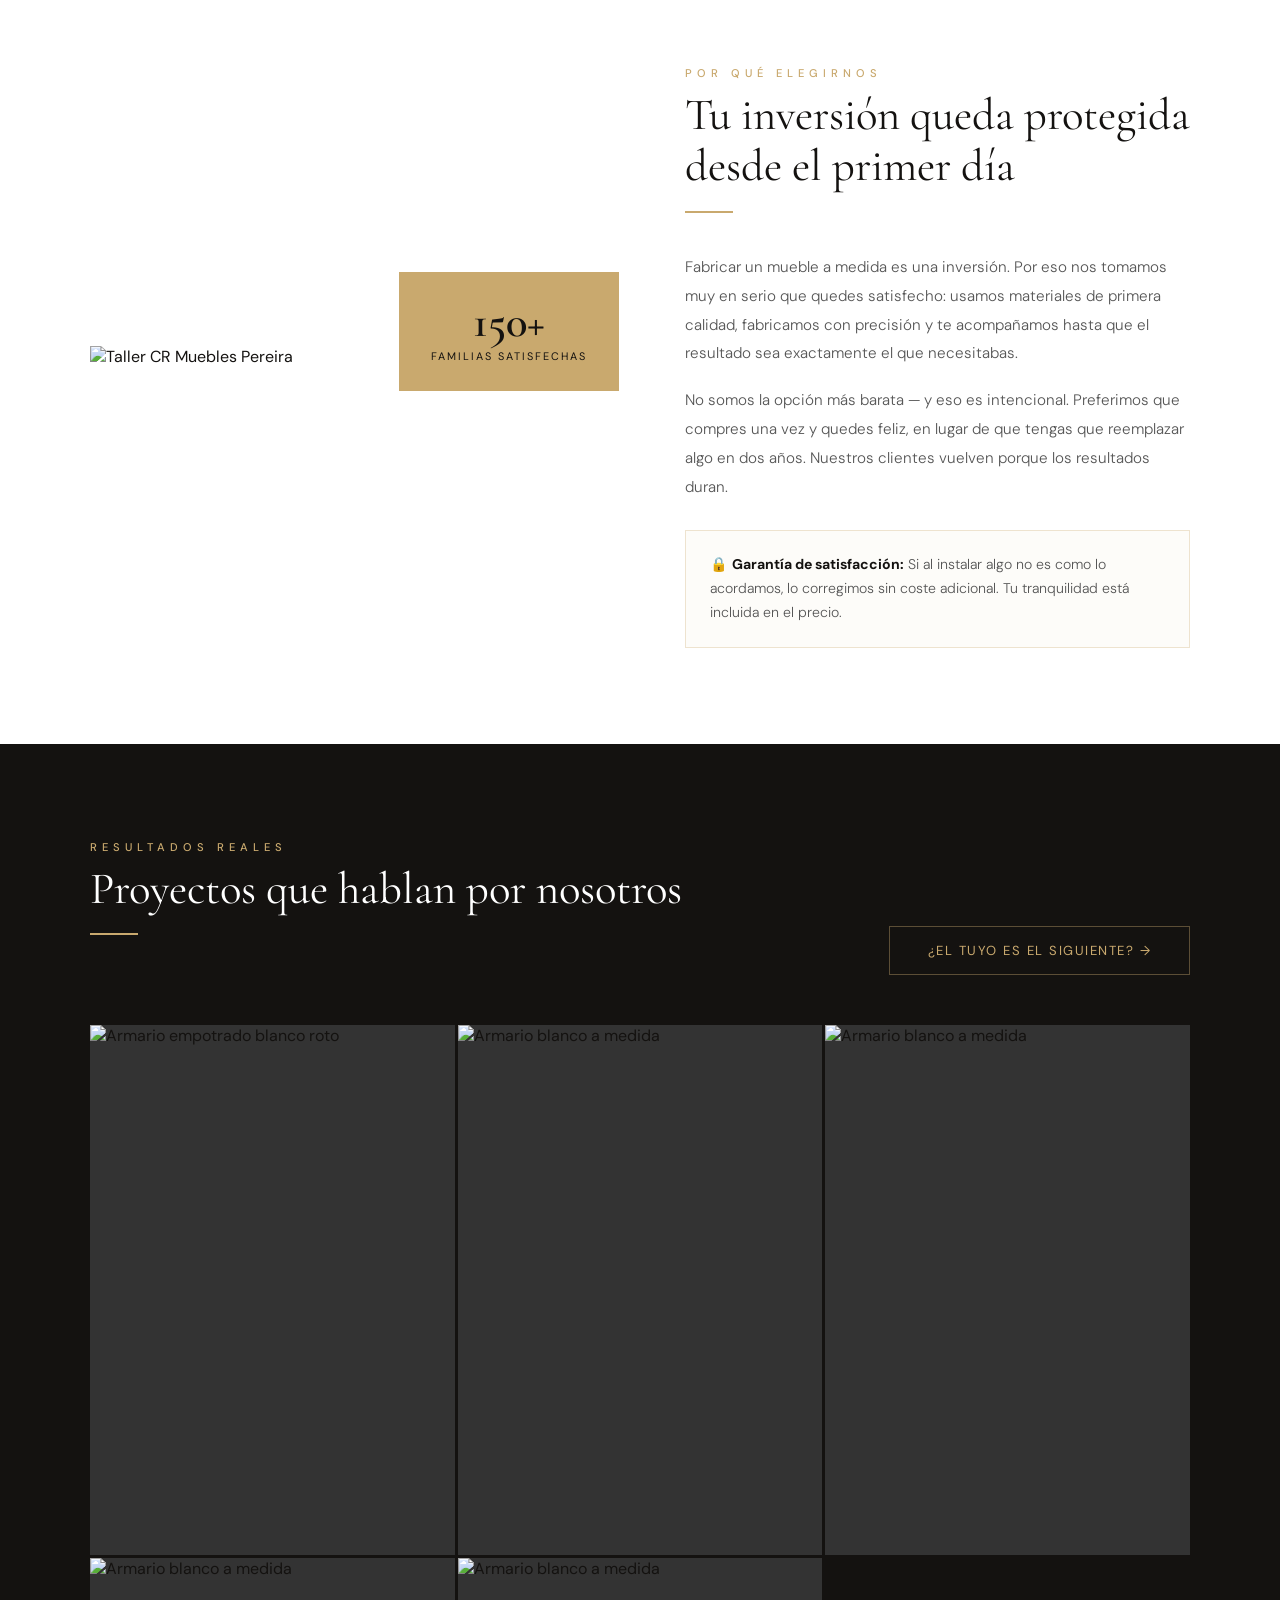
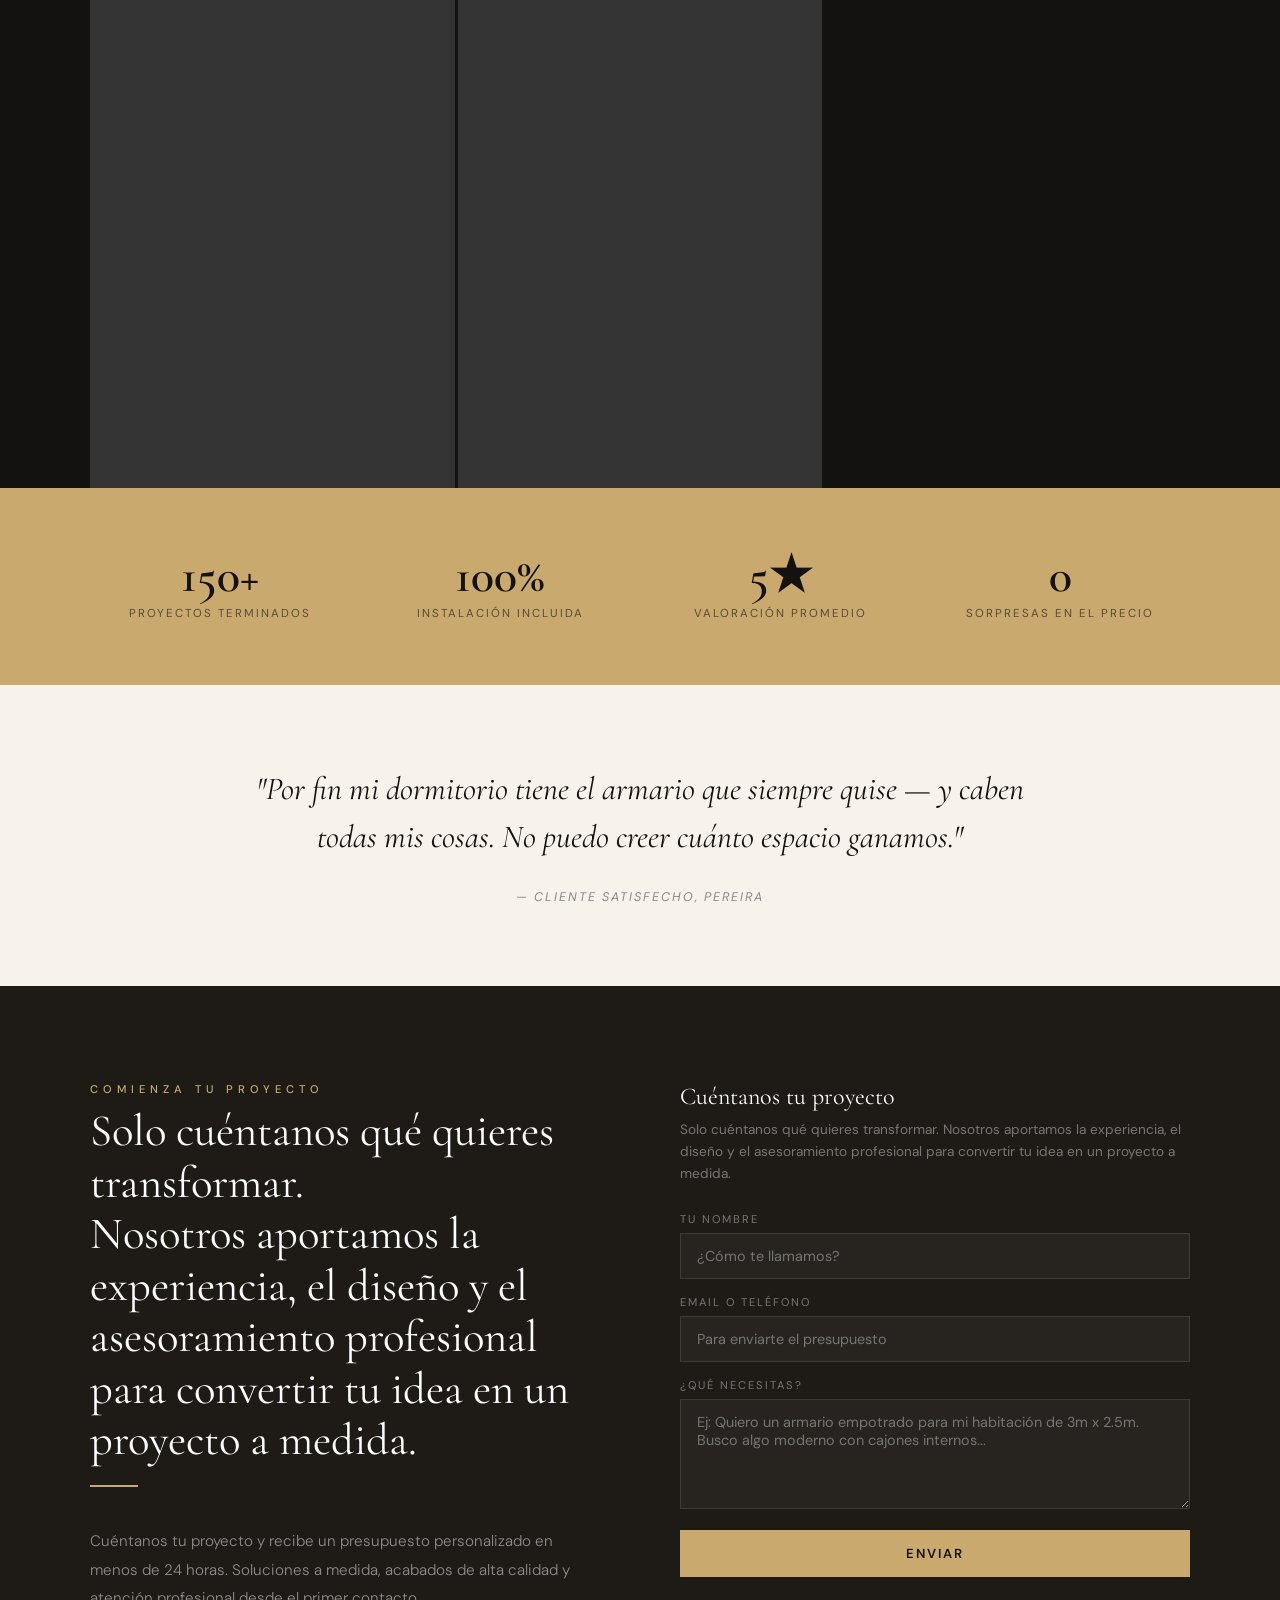
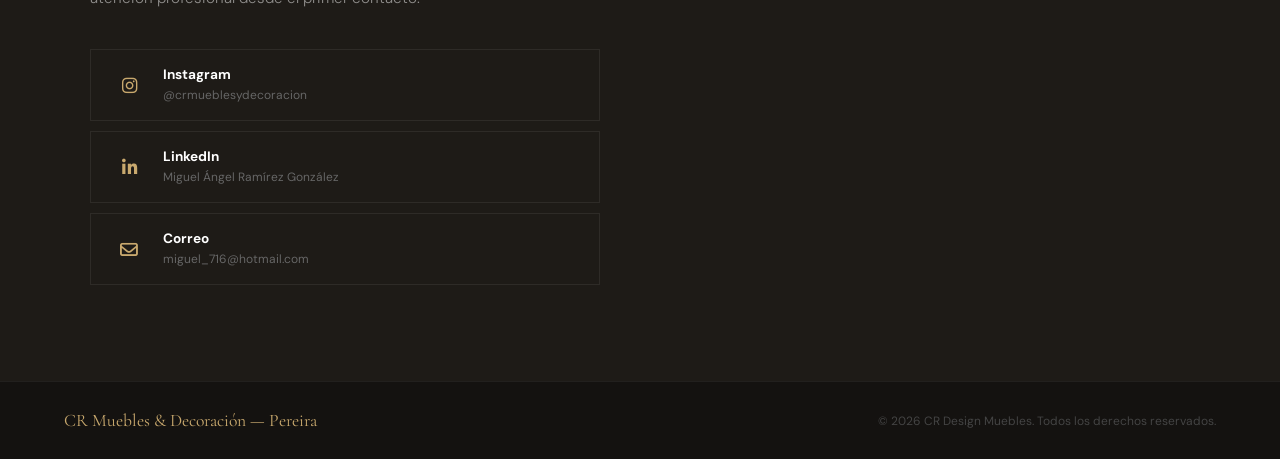
==== commit 2e3812b7: "Update index.html" ====
--- a/index.html
+++ b/index.html
@@ -660,8 +660,8 @@
 <section class="contact" id="contacto">
   <div class="contact-grid">
     <div class="contact-info">
-      <div class="section-label">Empieza hoy</div>
-      <h2 class="section-title">Tu presupuesto,<br>gratis y sin compromiso</h2>
+      <div class="section-label">Comienza tu proyecto</div>
+      <h2 class="section-title">Solo cuéntanos qué quieres transformar.<br>Nosotros aportamos la experiencia, el diseño y el asesoramiento profesional para convertir tu idea en un proyecto a medida.</h2>
       <div class="section-line"></div>
       <p>Cuéntanos tu proyecto y recibe un presupuesto personalizado en menos de 24 horas. Soluciones a medida, acabados de alta calidad y atención profesional desde el primer contacto.</p>
       <div class="social-links">
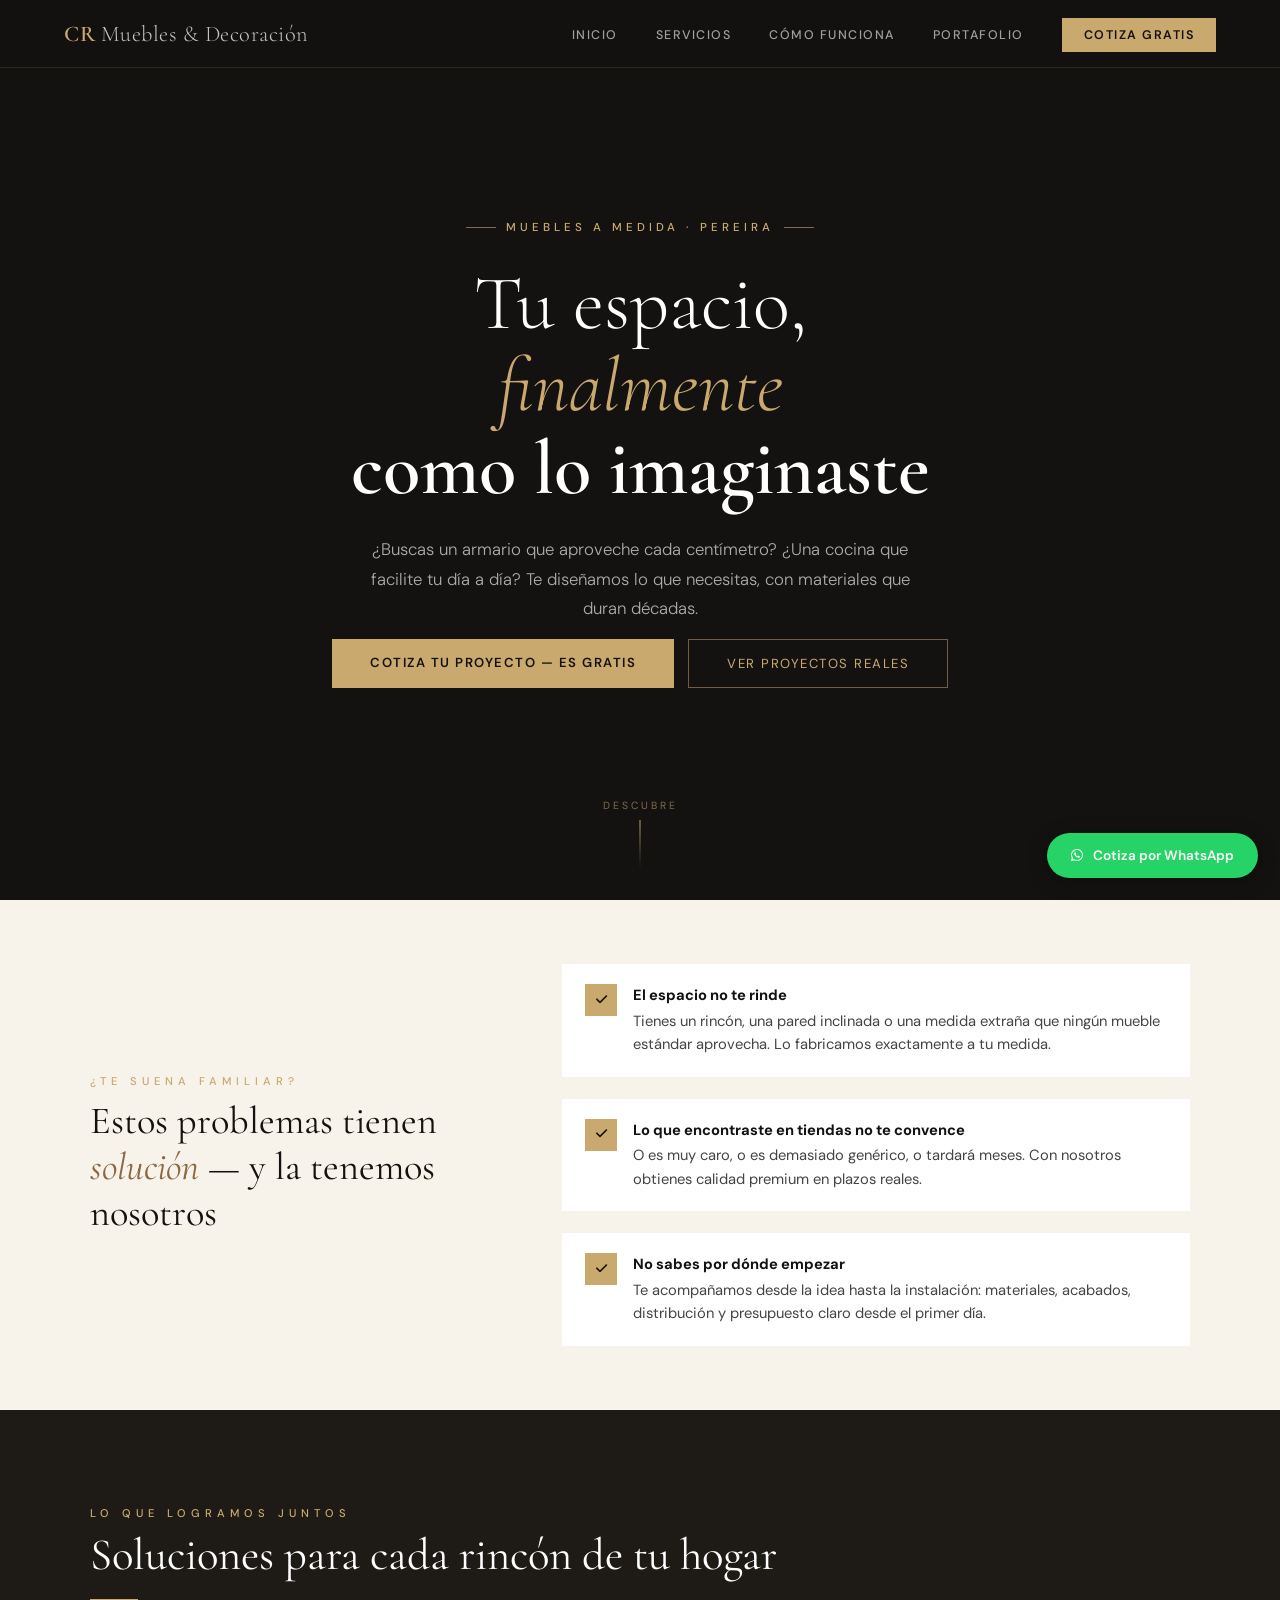
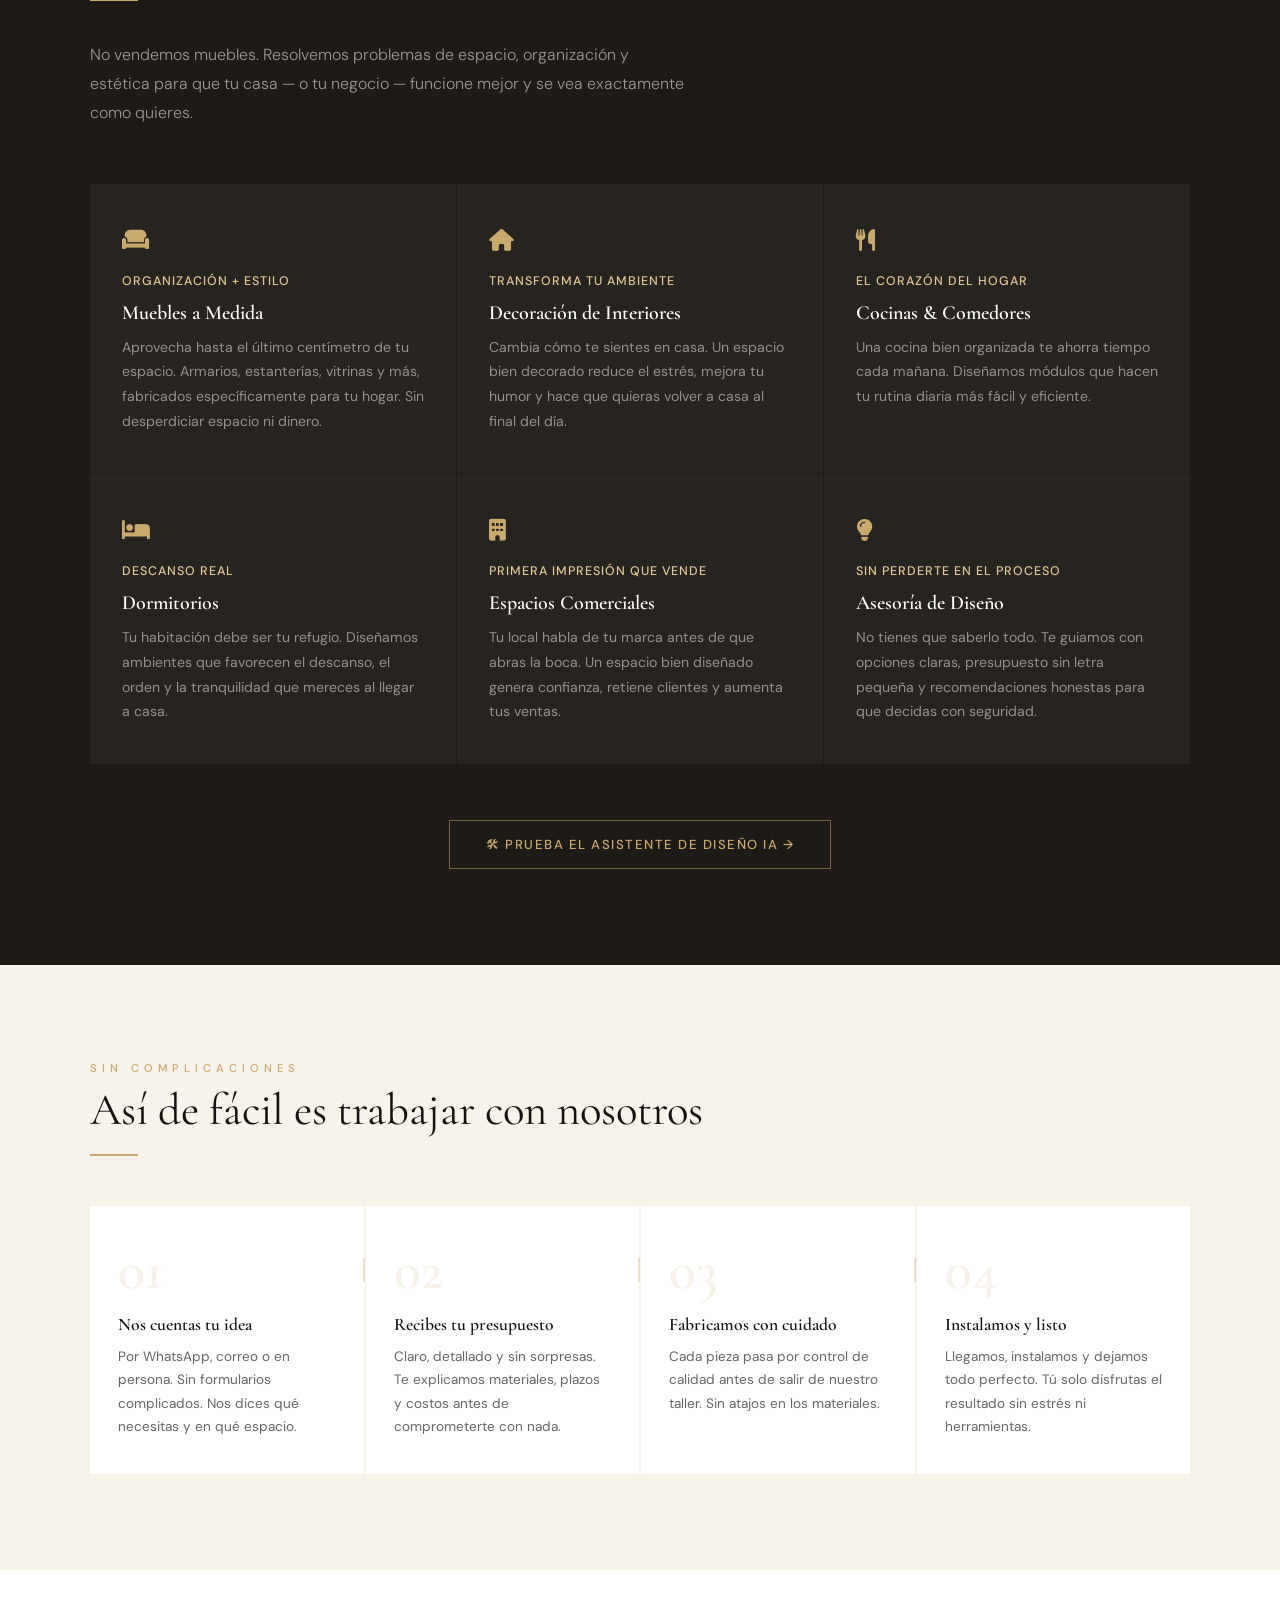
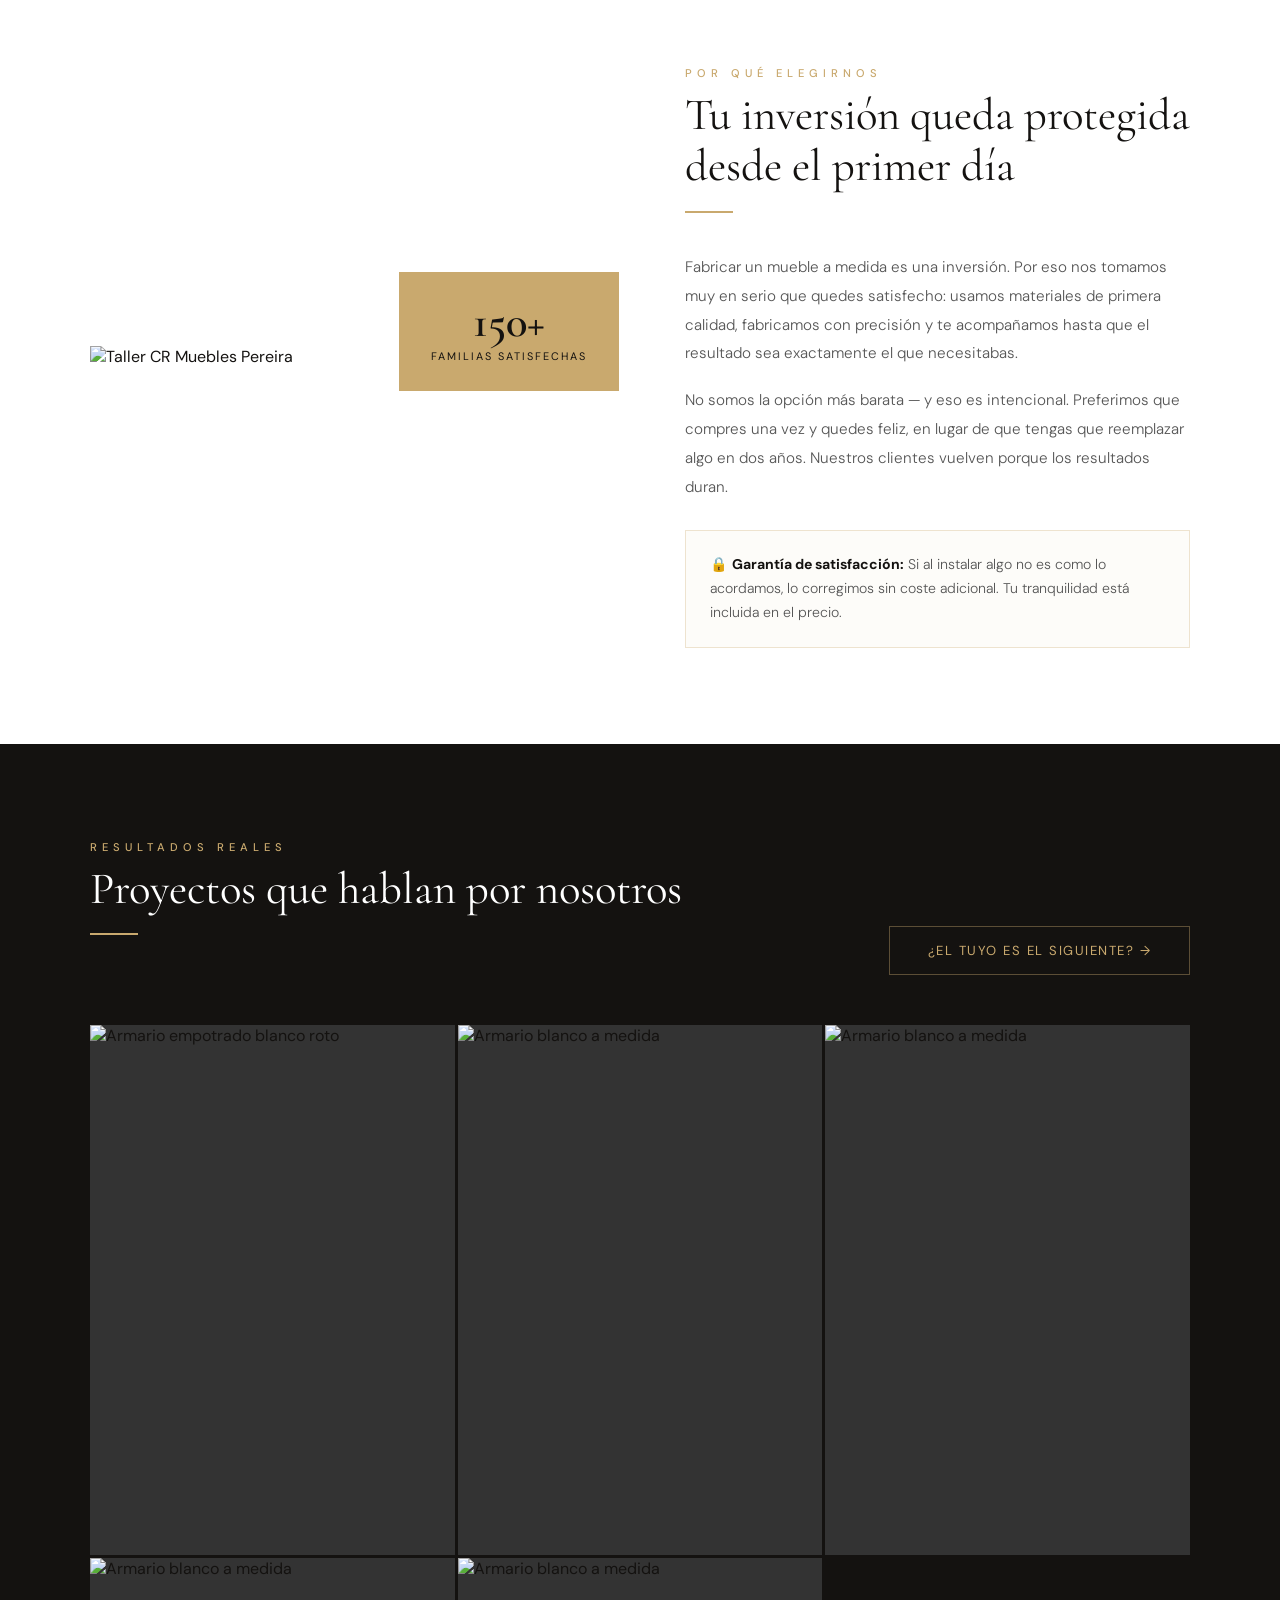
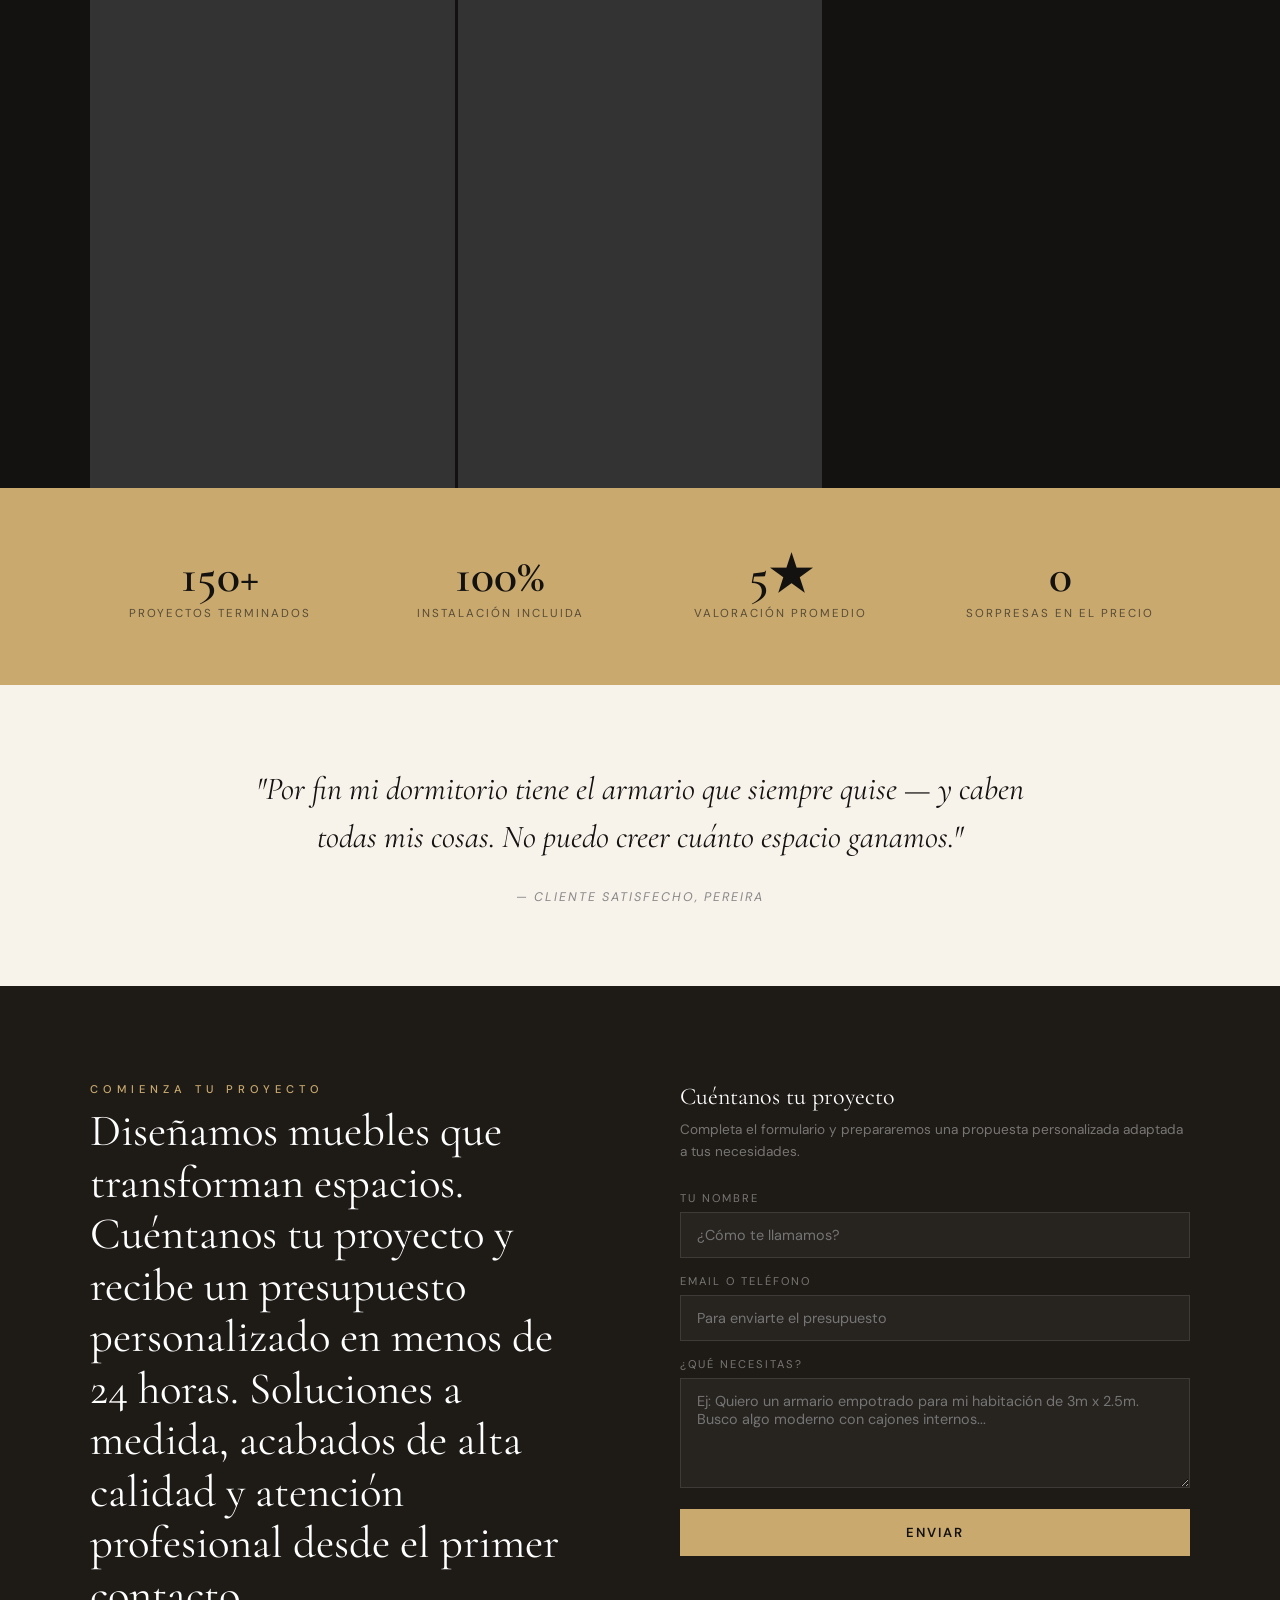
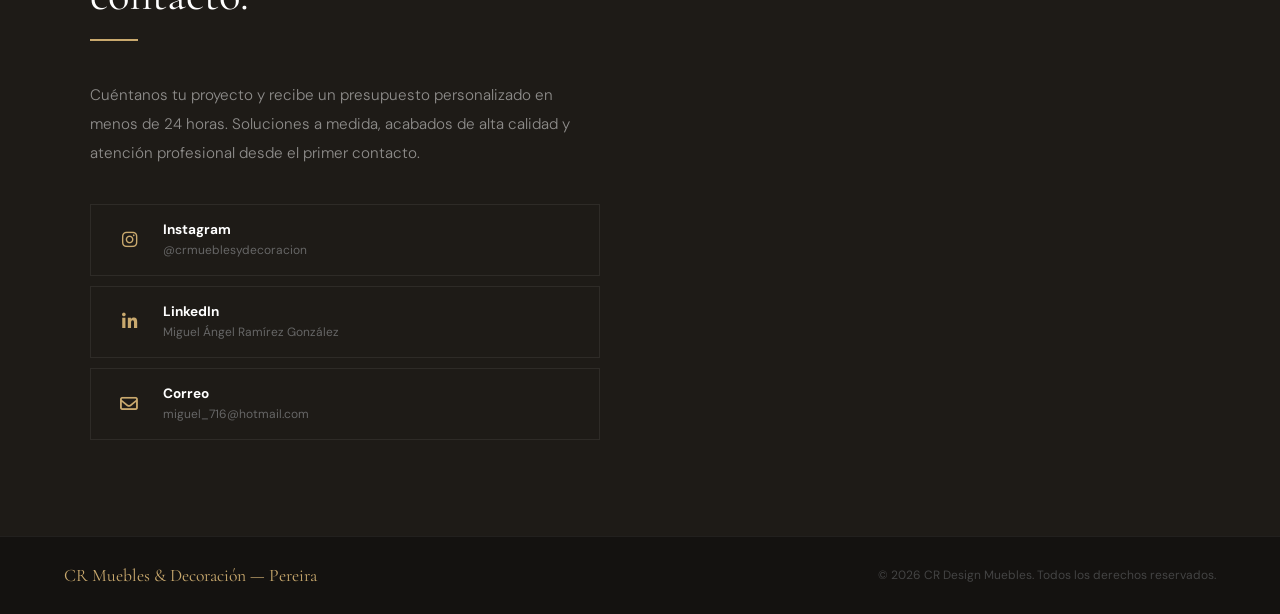
==== commit c04dfda2: "Update index.html" ====
--- a/index.html
+++ b/index.html
@@ -661,7 +661,7 @@
   <div class="contact-grid">
     <div class="contact-info">
       <div class="section-label">Comienza tu proyecto</div>
-      <h2 class="section-title">Solo cuéntanos qué quieres transformar.<br>Nosotros aportamos la experiencia, el diseño y el asesoramiento profesional para convertir tu idea en un proyecto a medida.</h2>
+      <h2 class="section-title">Diseñamos muebles que transforman espacios.<br>Cuéntanos tu proyecto y recibe un presupuesto personalizado en menos de 24 horas. Soluciones a medida, acabados de alta calidad y atención profesional desde el primer contacto.</h2>
       <div class="section-line"></div>
       <p>Cuéntanos tu proyecto y recibe un presupuesto personalizado en menos de 24 horas. Soluciones a medida, acabados de alta calidad y atención profesional desde el primer contacto.</p>
       <div class="social-links">
@@ -681,7 +681,7 @@
     </div>
     <div class="contact-form-area">
       <h3>Cuéntanos tu proyecto</h3>
-      <p class="form-subtitle">Solo cuéntanos qué quieres transformar. Nosotros aportamos la experiencia, el diseño y el asesoramiento profesional para convertir tu idea en un proyecto a medida.</p>
+      <p class="form-subtitle">Completa el formulario y prepararemos una propuesta personalizada adaptada a tus necesidades.</p>
       <form action="https://formsubmit.co/miguel_716@hotmail.com" method="POST">
         <div class="form-row">
           <label>Tu nombre</label>
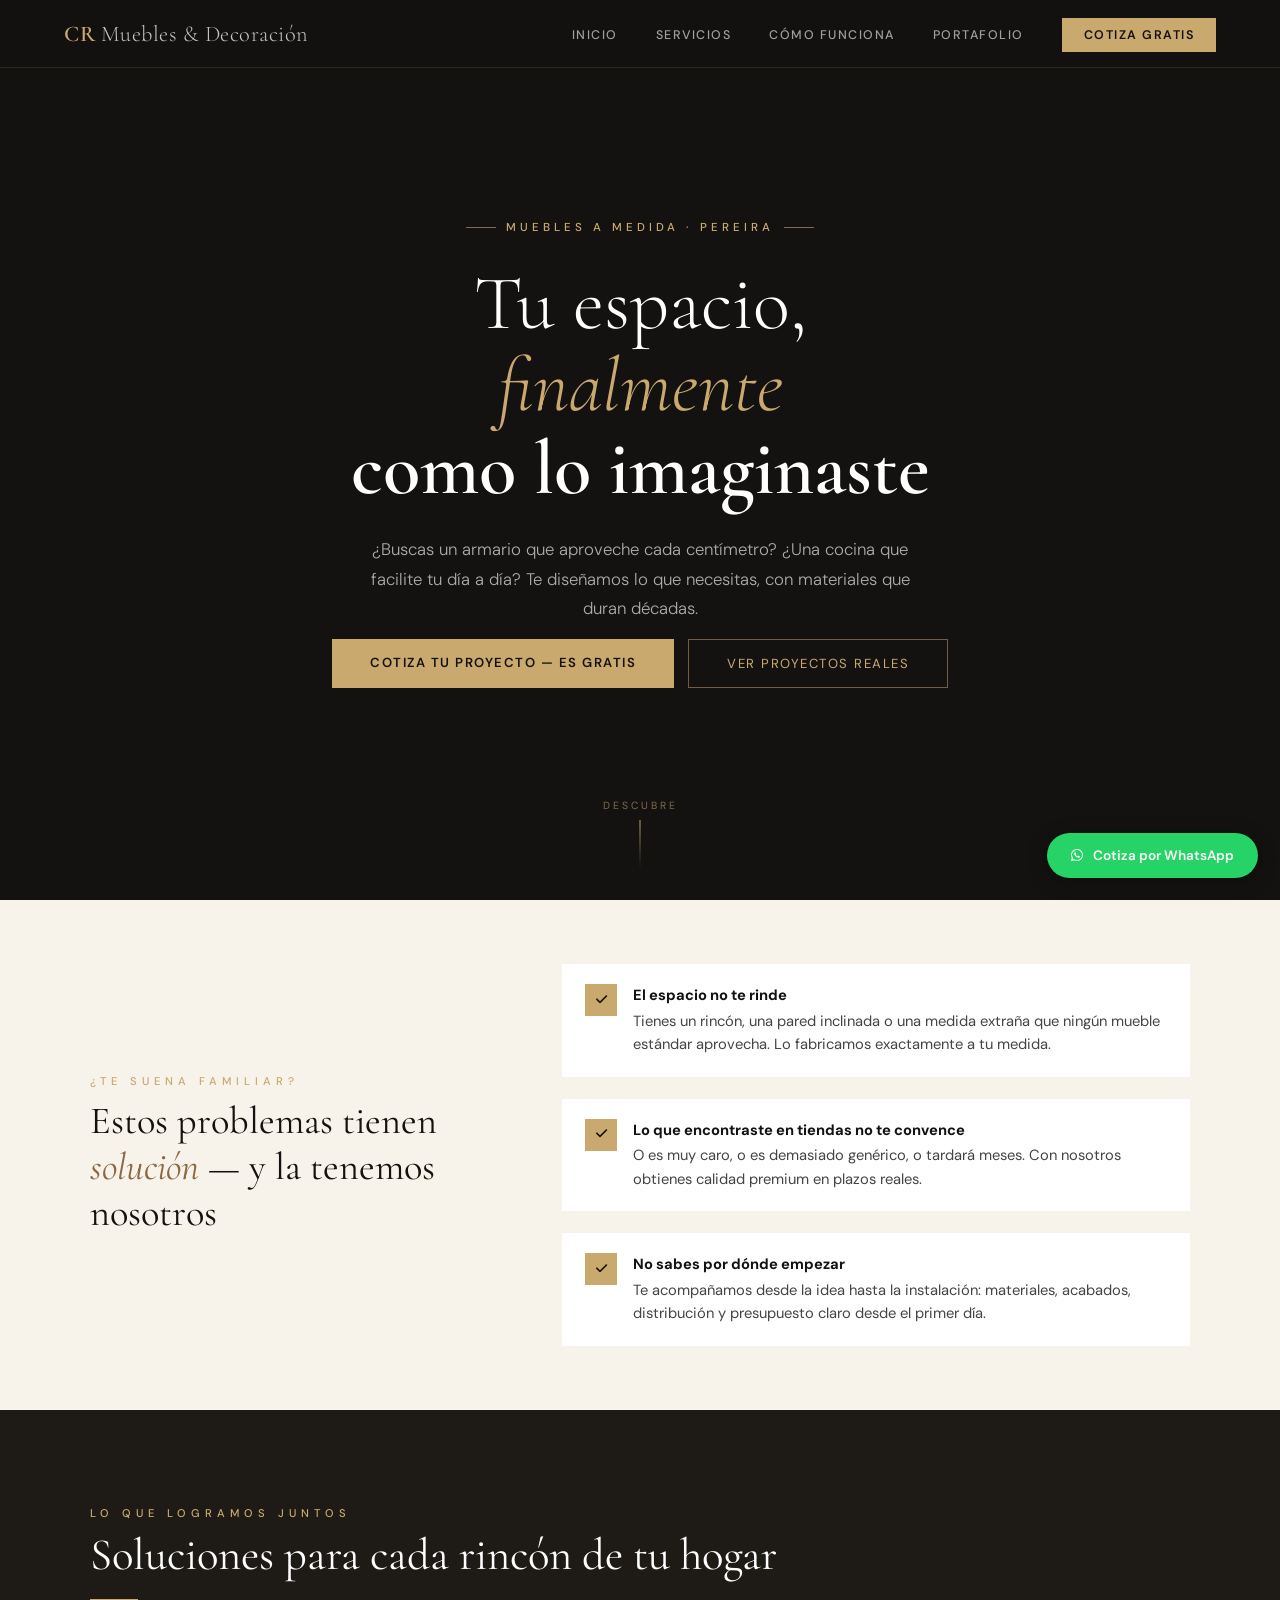
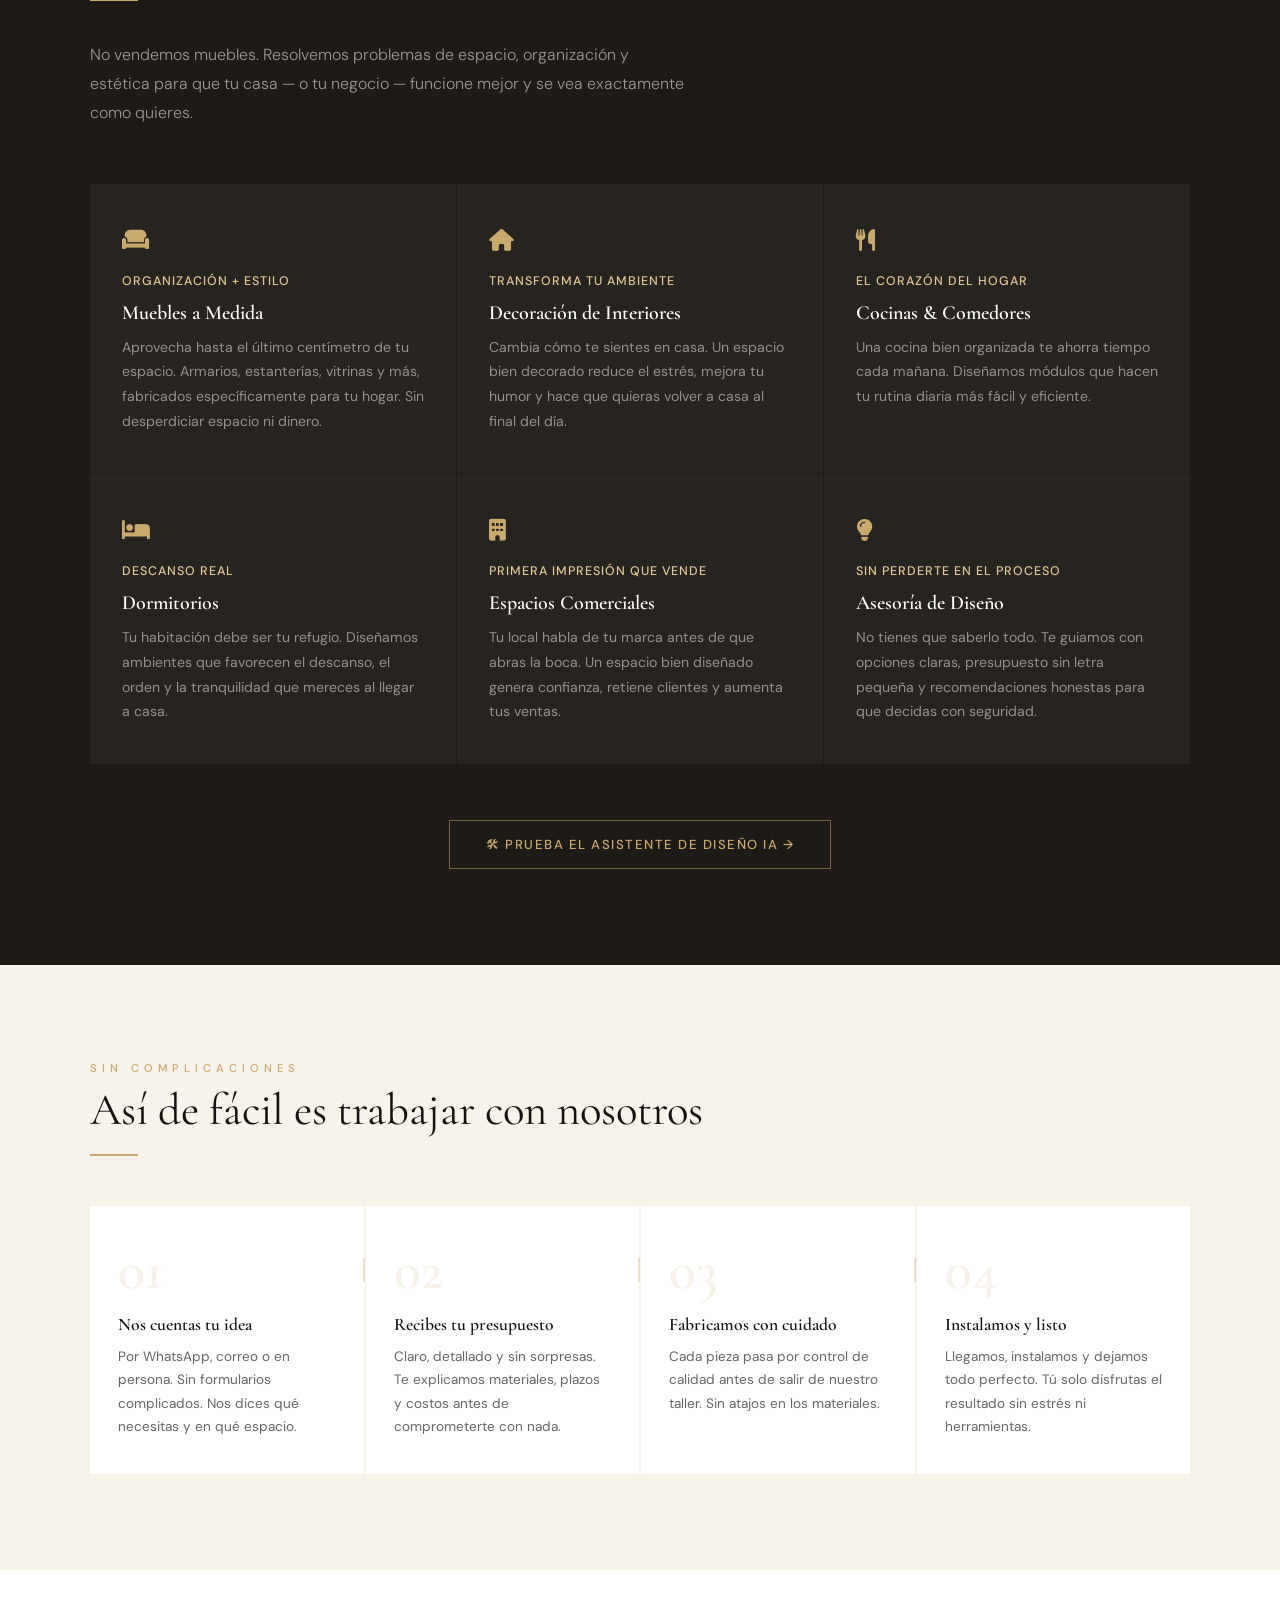
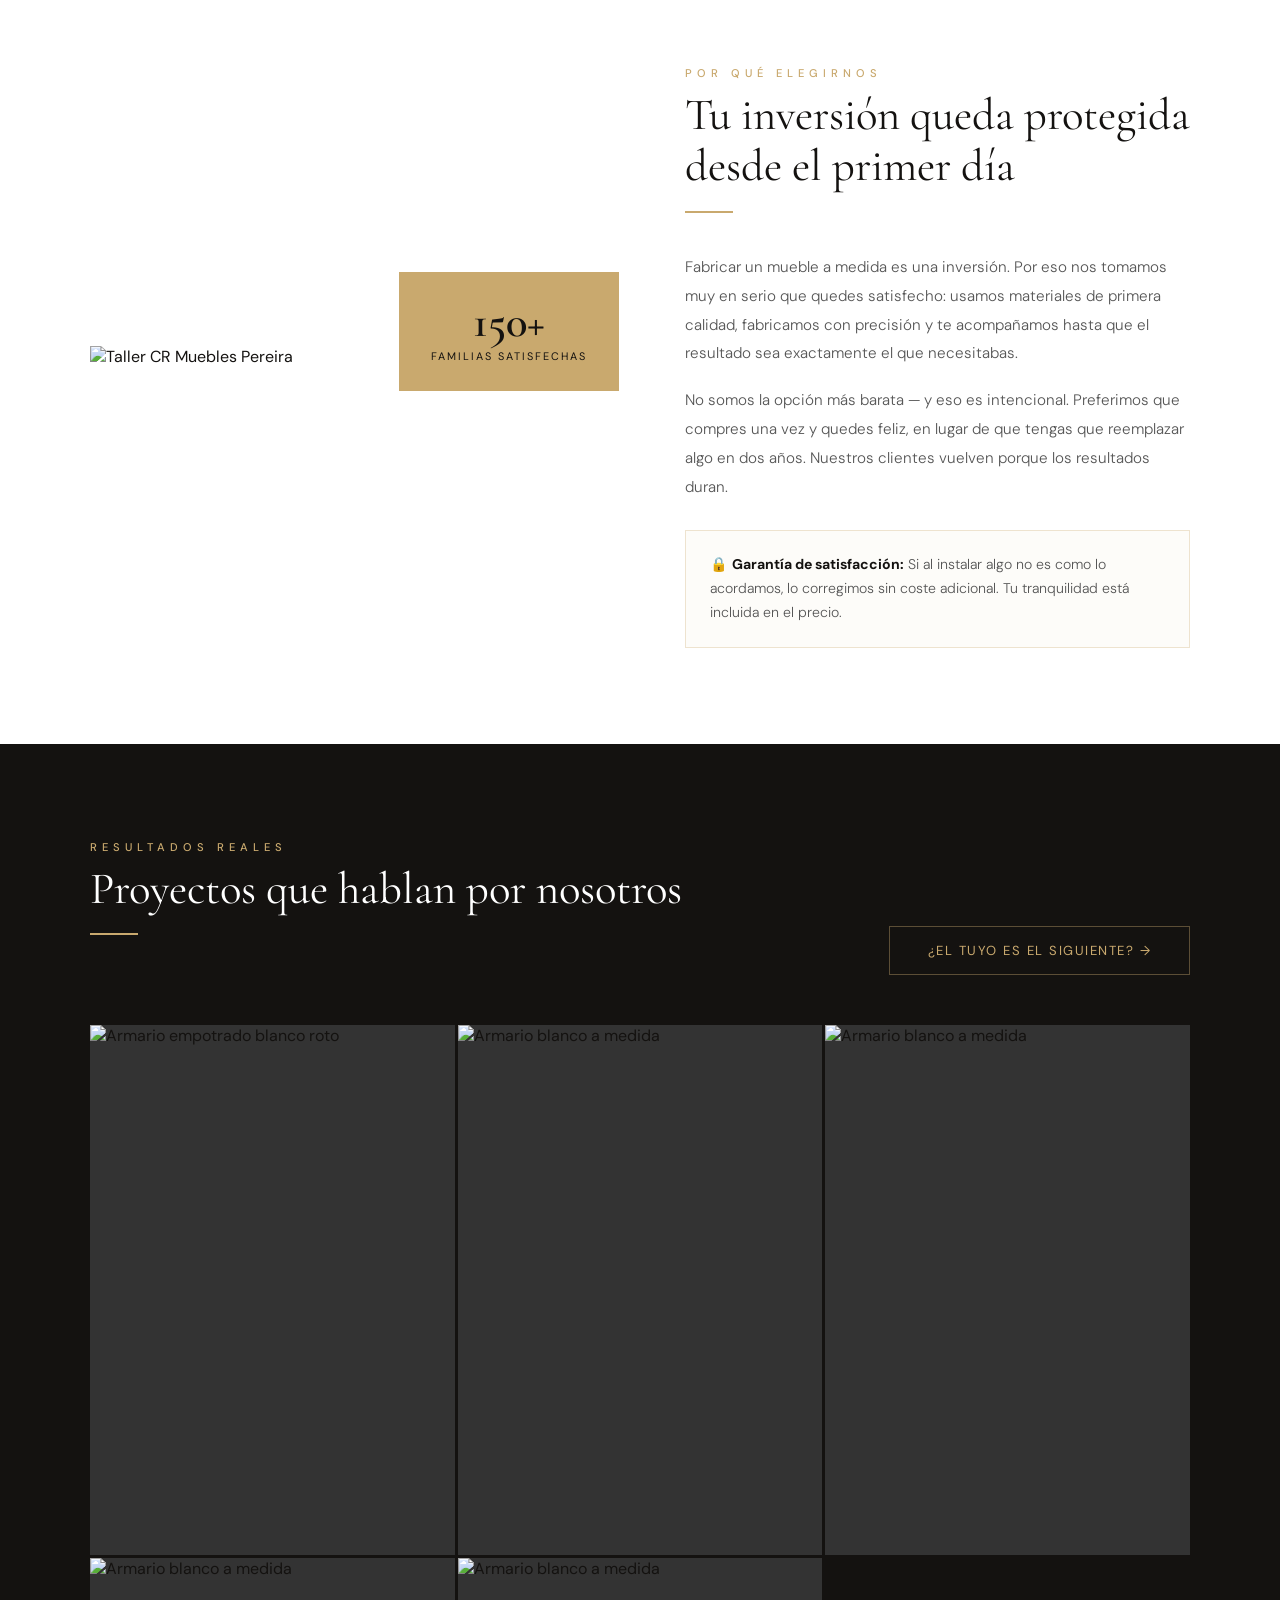
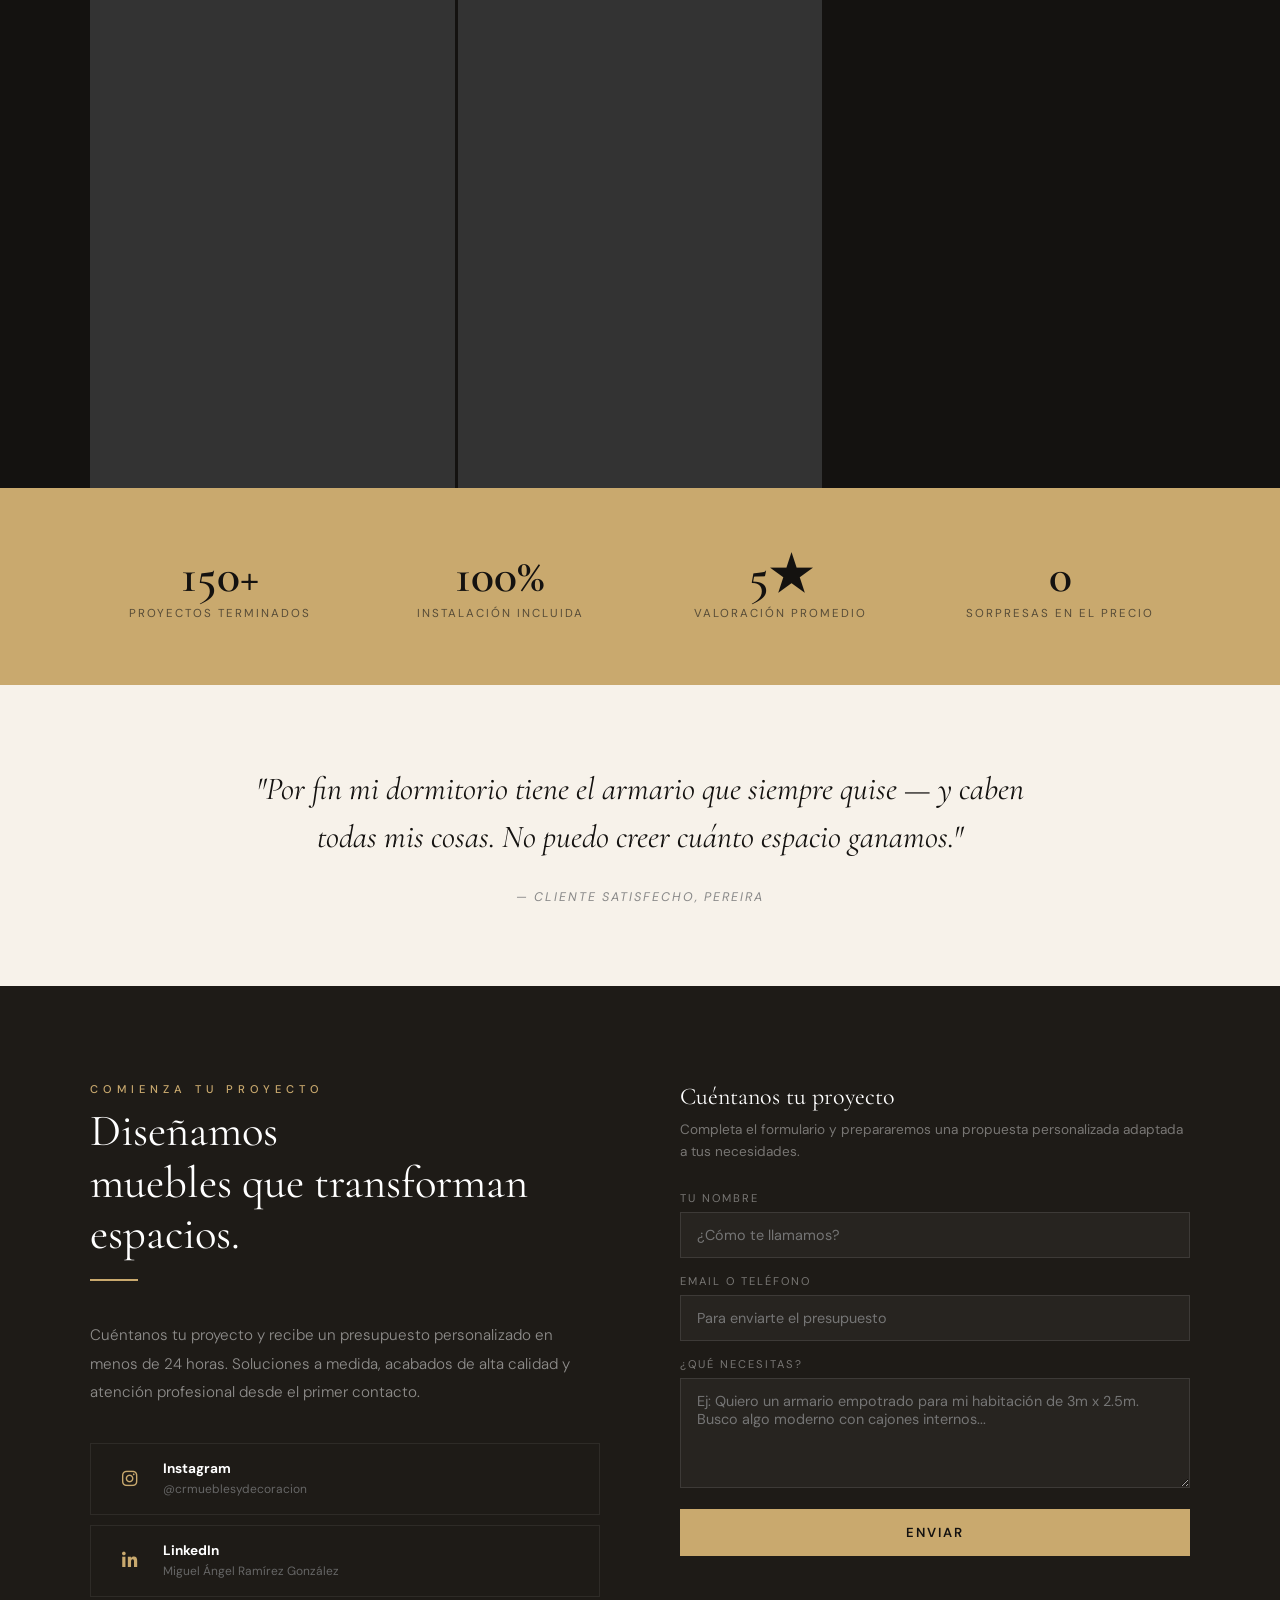
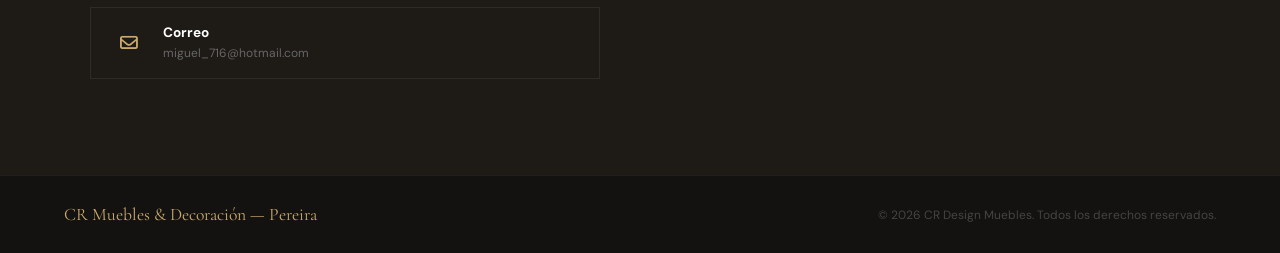
==== commit 521c7814: "Update index.html" ====
--- a/index.html
+++ b/index.html
@@ -661,7 +661,7 @@
   <div class="contact-grid">
     <div class="contact-info">
       <div class="section-label">Comienza tu proyecto</div>
-      <h2 class="section-title">Diseñamos muebles que transforman espacios.<br>Cuéntanos tu proyecto y recibe un presupuesto personalizado en menos de 24 horas. Soluciones a medida, acabados de alta calidad y atención profesional desde el primer contacto.</h2>
+      <h2 class="section-title">Diseñamos<br>muebles que transforman espacios.</h2>
       <div class="section-line"></div>
       <p>Cuéntanos tu proyecto y recibe un presupuesto personalizado en menos de 24 horas. Soluciones a medida, acabados de alta calidad y atención profesional desde el primer contacto.</p>
       <div class="social-links">
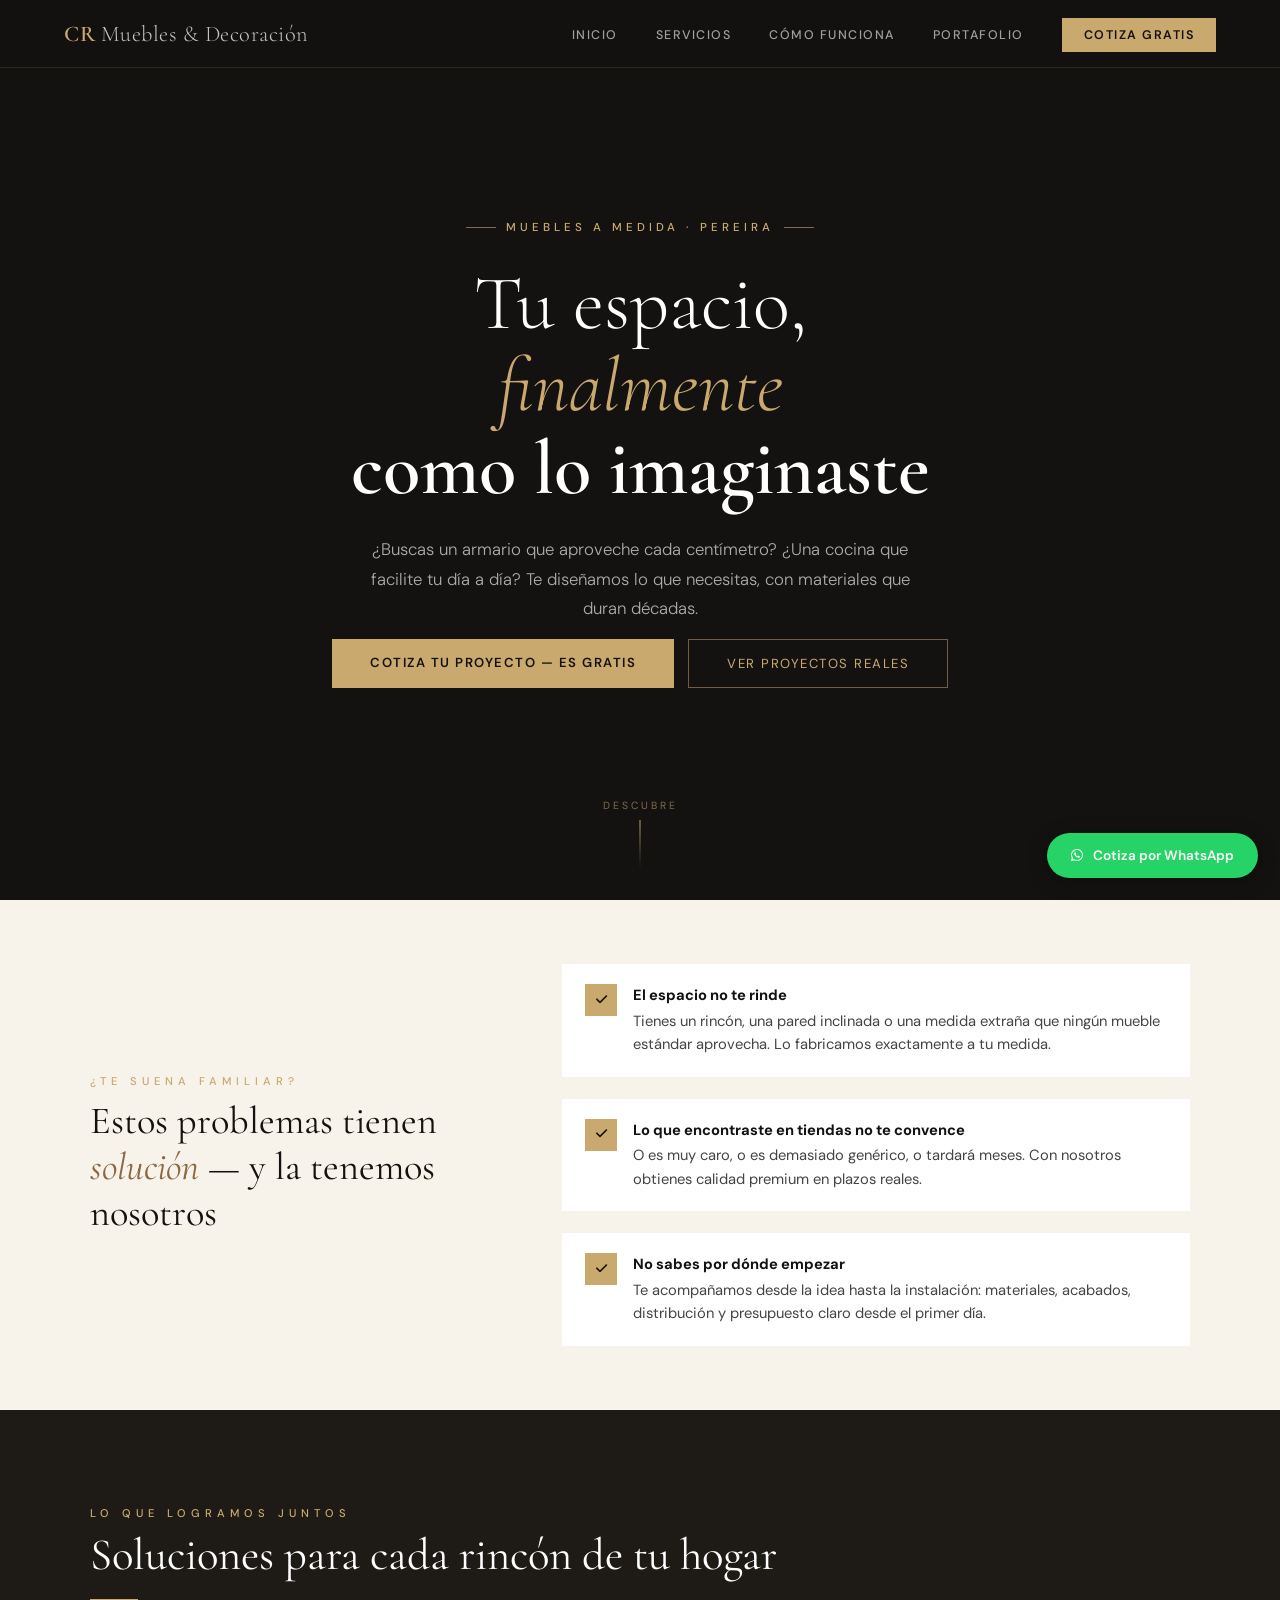
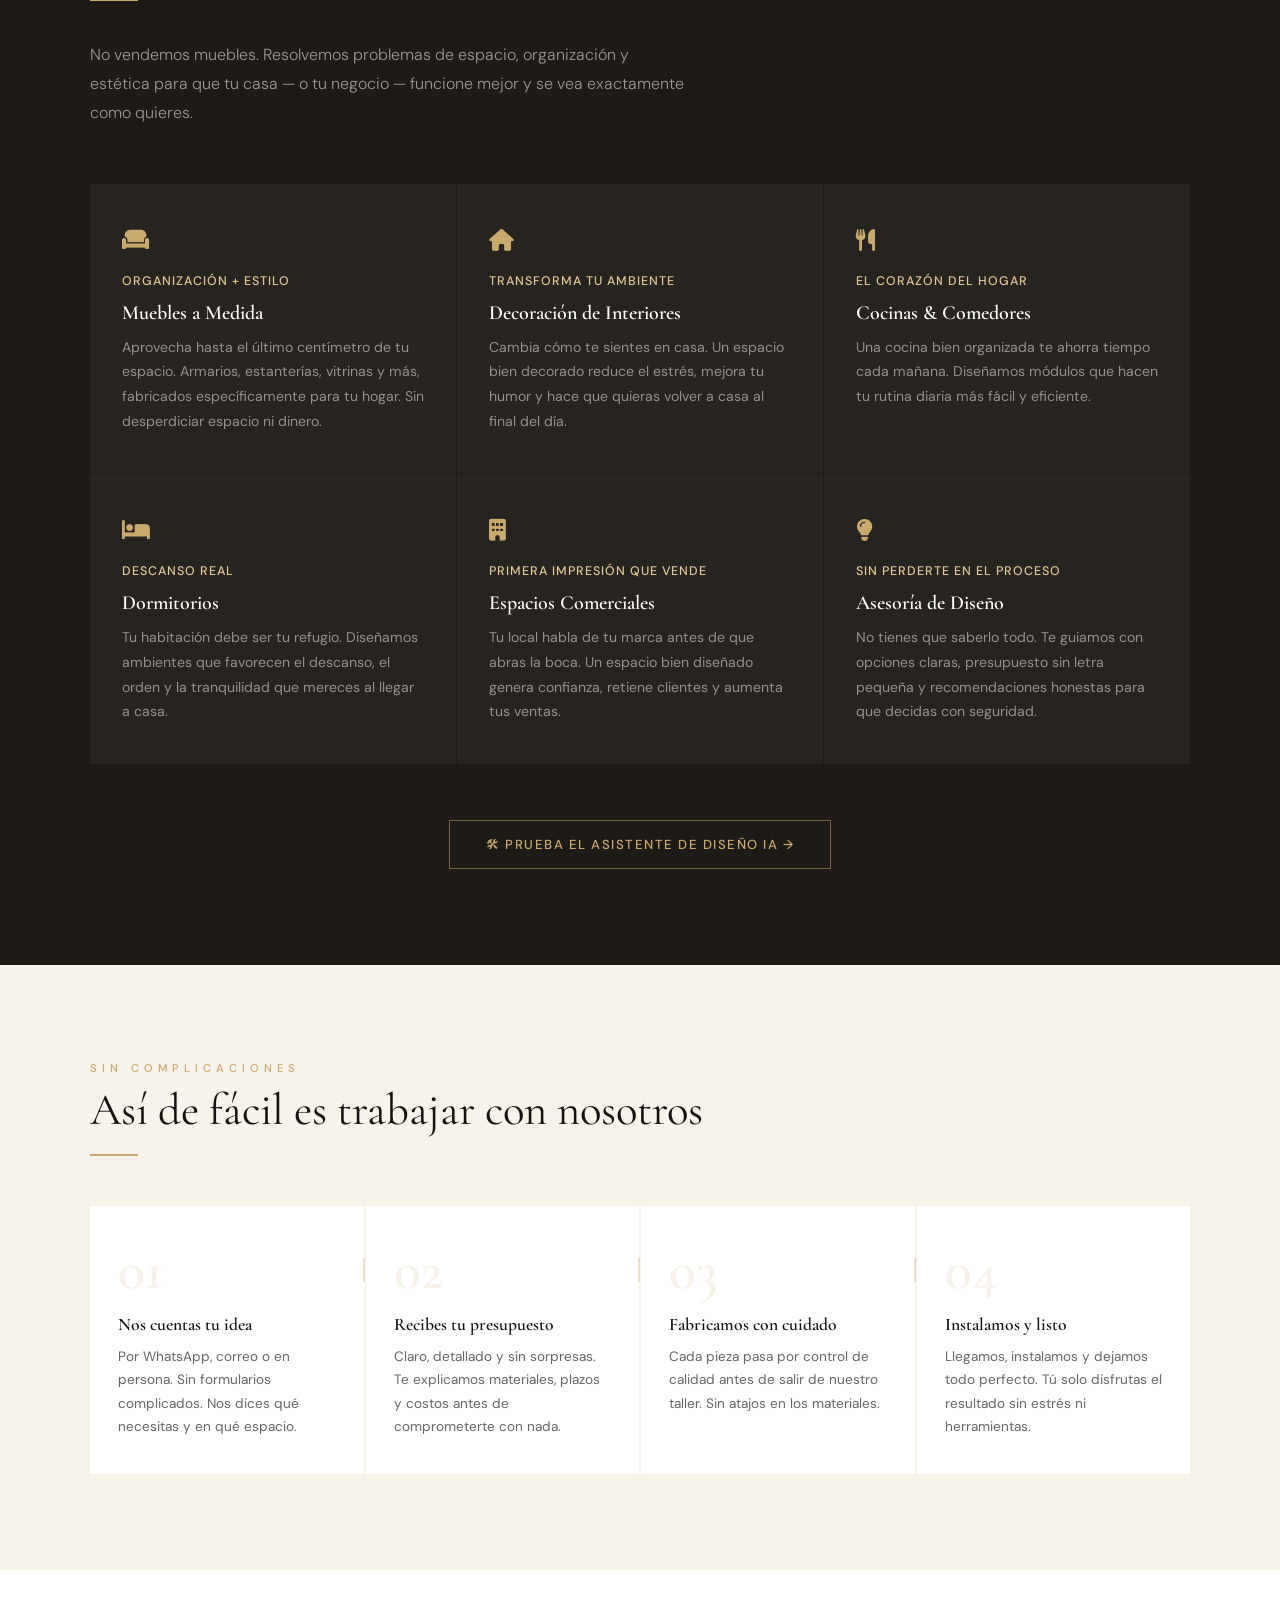
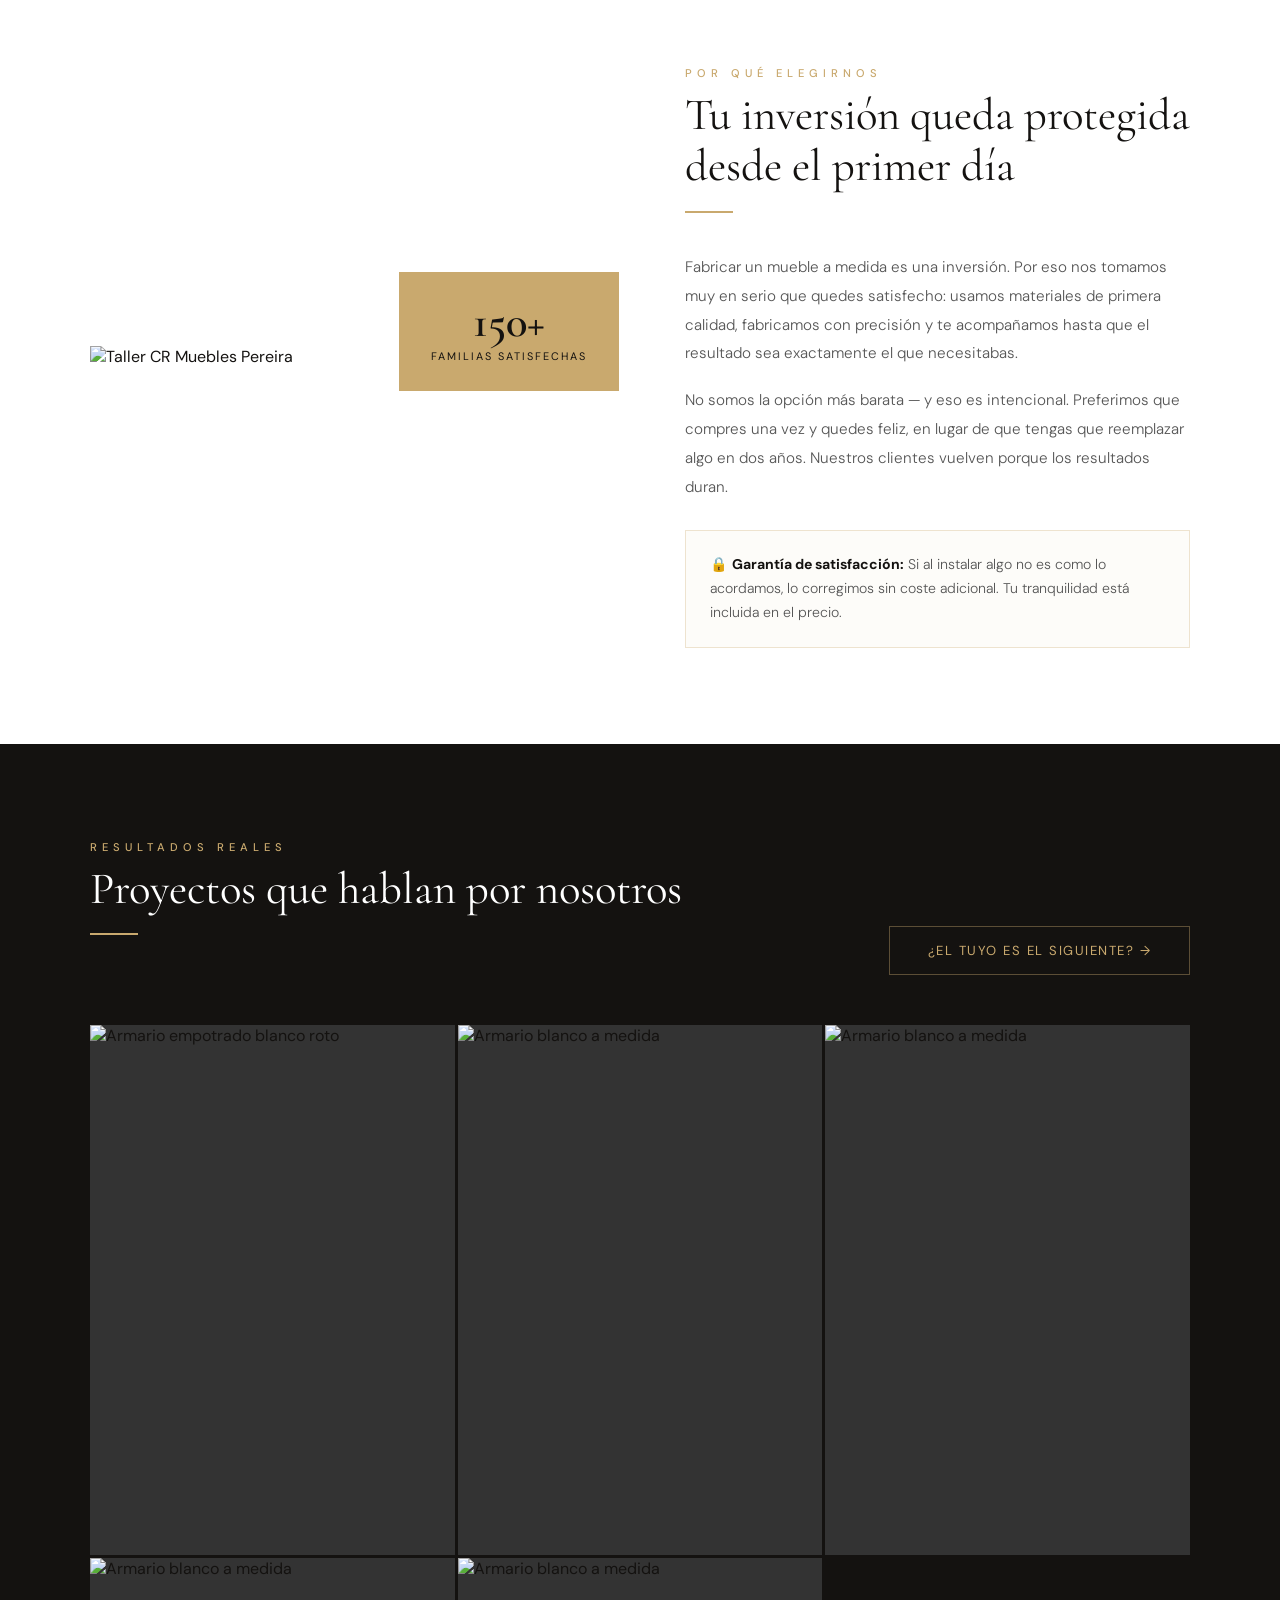
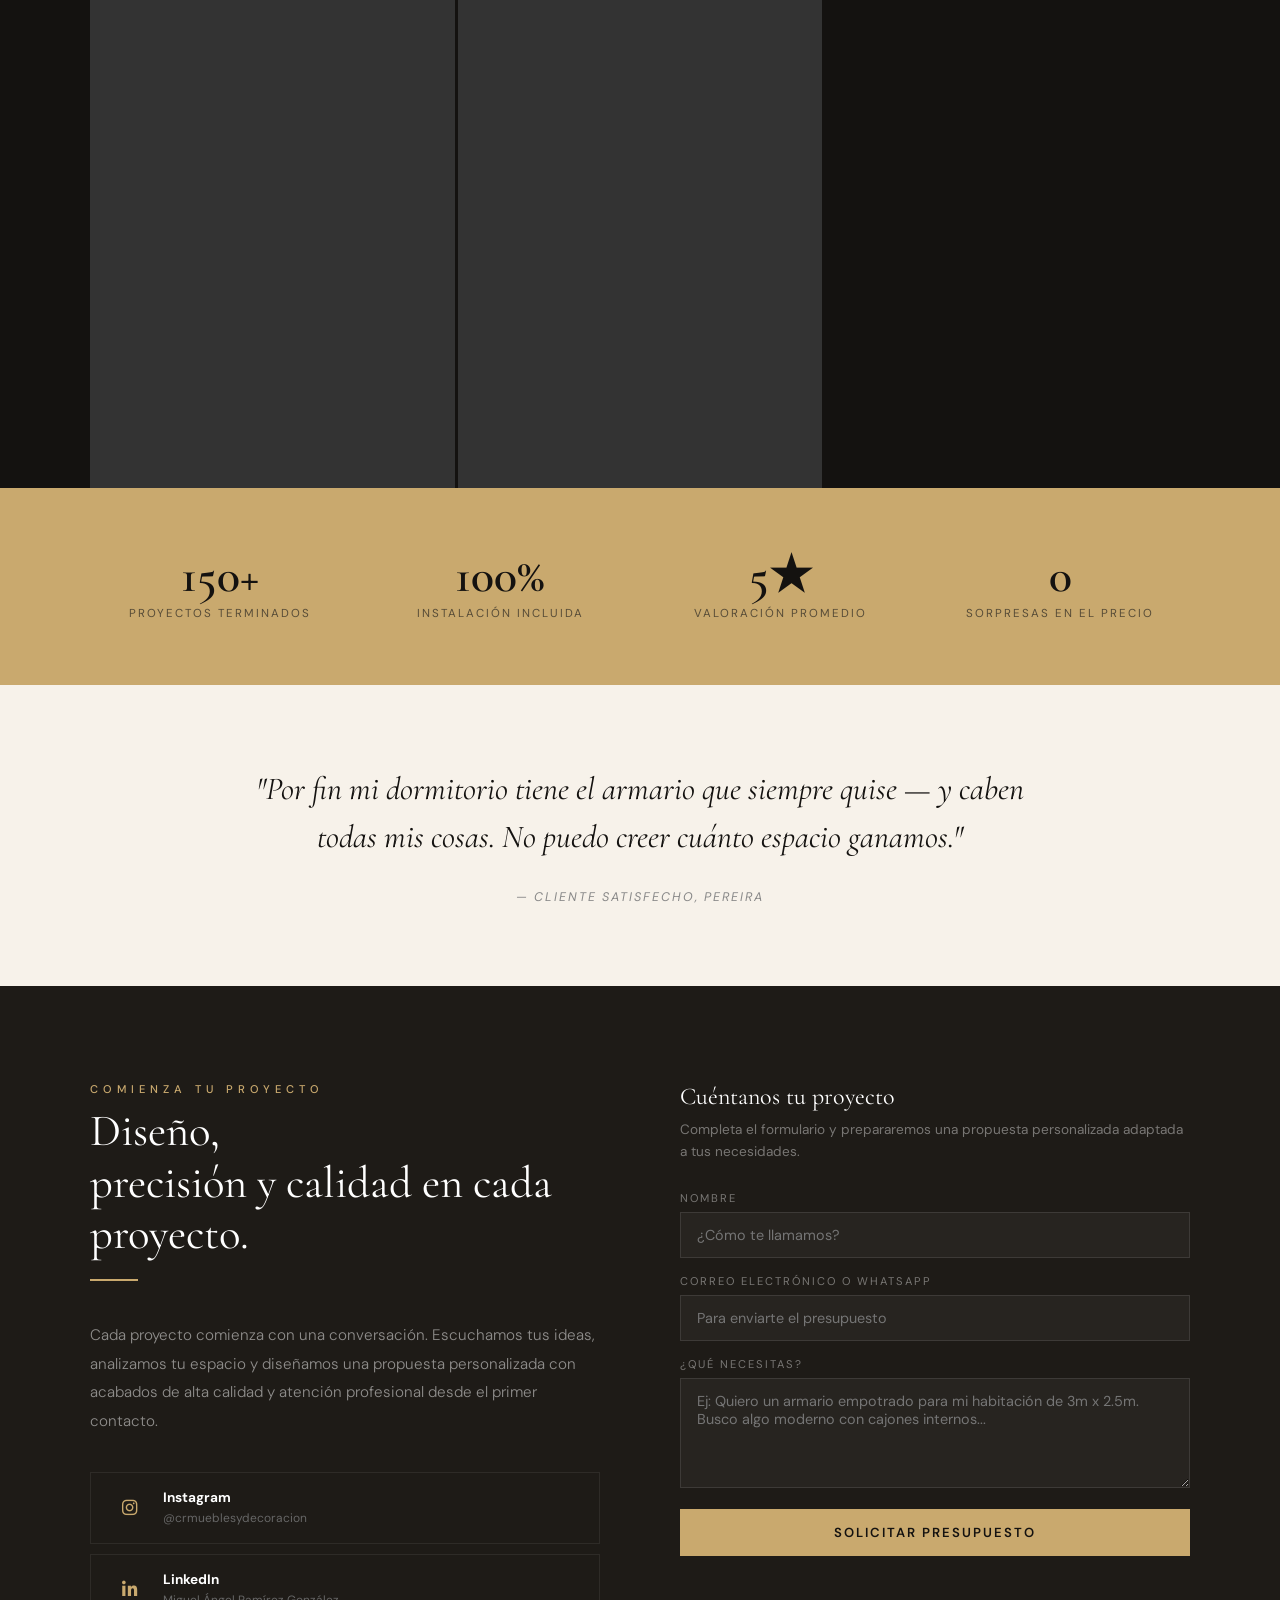
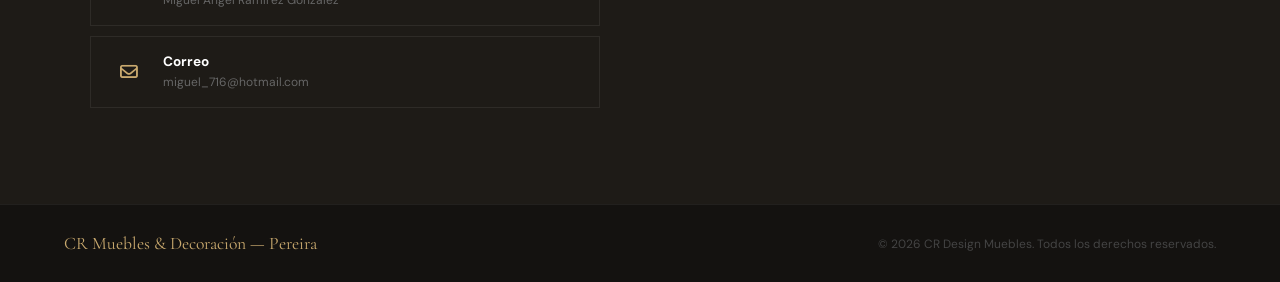
==== commit 335903b0: "Update index.html" ====
--- a/index.html
+++ b/index.html
@@ -661,9 +661,9 @@
   <div class="contact-grid">
     <div class="contact-info">
       <div class="section-label">Comienza tu proyecto</div>
-      <h2 class="section-title">Diseñamos<br>muebles que transforman espacios.</h2>
+      <h2 class="section-title">Diseño,<br>precisión y calidad en cada proyecto.</h2>
       <div class="section-line"></div>
-      <p>Cuéntanos tu proyecto y recibe un presupuesto personalizado en menos de 24 horas. Soluciones a medida, acabados de alta calidad y atención profesional desde el primer contacto.</p>
+      <p>Cada proyecto comienza con una conversación. Escuchamos tus ideas, analizamos tu espacio y diseñamos una propuesta personalizada con acabados de alta calidad y atención profesional desde el primer contacto.</p>
       <div class="social-links">
         <a href="https://www.instagram.com/crmueblesydecoracion?igsh=MW40eG9wcjBoYTZoZA%3D%3D&utm_source=qr" target="_blank" class="social-link">
           <div class="social-icon"><i class="fab fa-instagram"></i></div>
@@ -684,11 +684,11 @@
       <p class="form-subtitle">Completa el formulario y prepararemos una propuesta personalizada adaptada a tus necesidades.</p>
       <form action="https://formsubmit.co/miguel_716@hotmail.com" method="POST">
         <div class="form-row">
-          <label>Tu nombre</label>
+          <label>Nombre</label>
           <input type="text" name="nombre" required placeholder="¿Cómo te llamamos?">
         </div>
         <div class="form-row">
-          <label>Email o teléfono</label>
+          <label>Correo electrónico o WhatsApp</label>
           <input type="text" name="contacto" required placeholder="Para enviarte el presupuesto">
         </div>
         <div class="form-row">
@@ -698,7 +698,7 @@
         <input type="hidden" name="_captcha" value="false">
         <input type="hidden" name="_template" value="table">
         <input type="hidden" name="_subject" value="Nuevo cliente desde tu página web 🔥">
-        <button class="btn-send" type="submit">Enviar </button>
+        <button class="btn-send" type="submit">Solicitar presupuesto</button>
       </form>
     </div>
   </div>
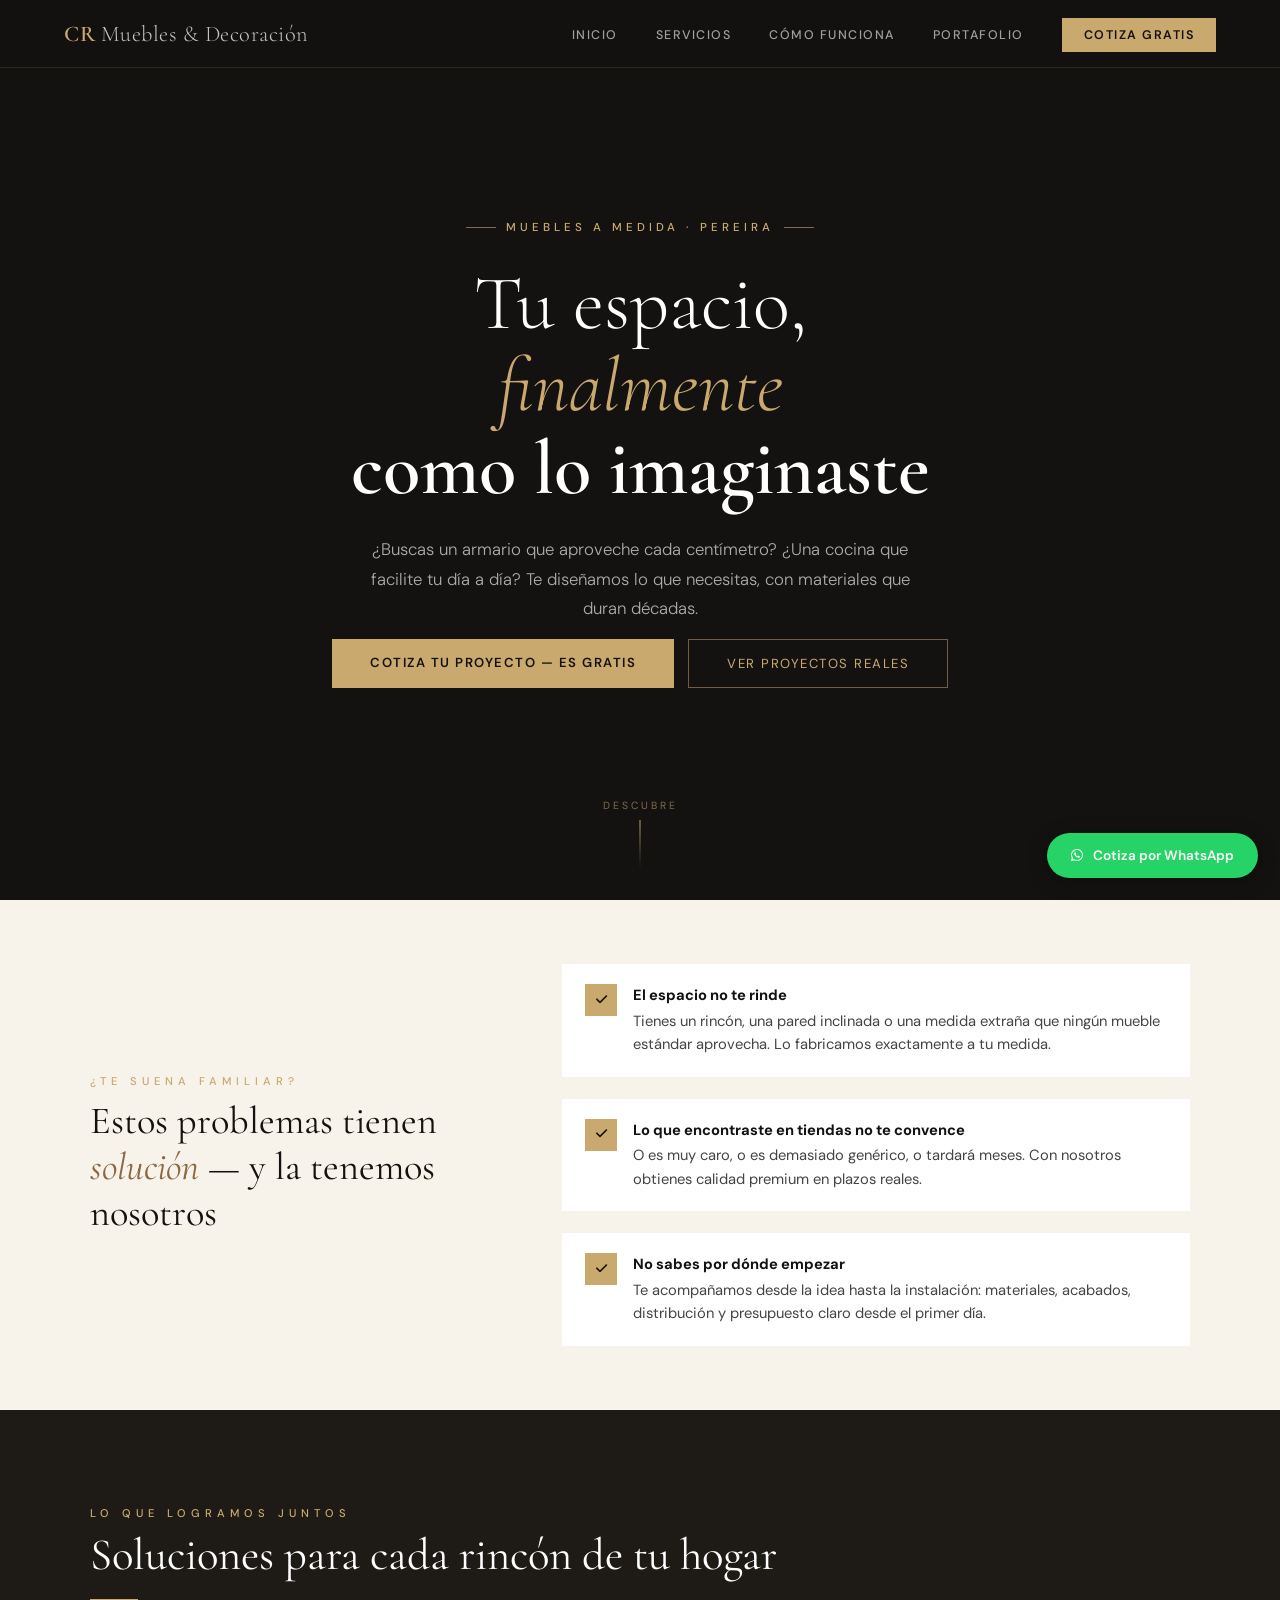
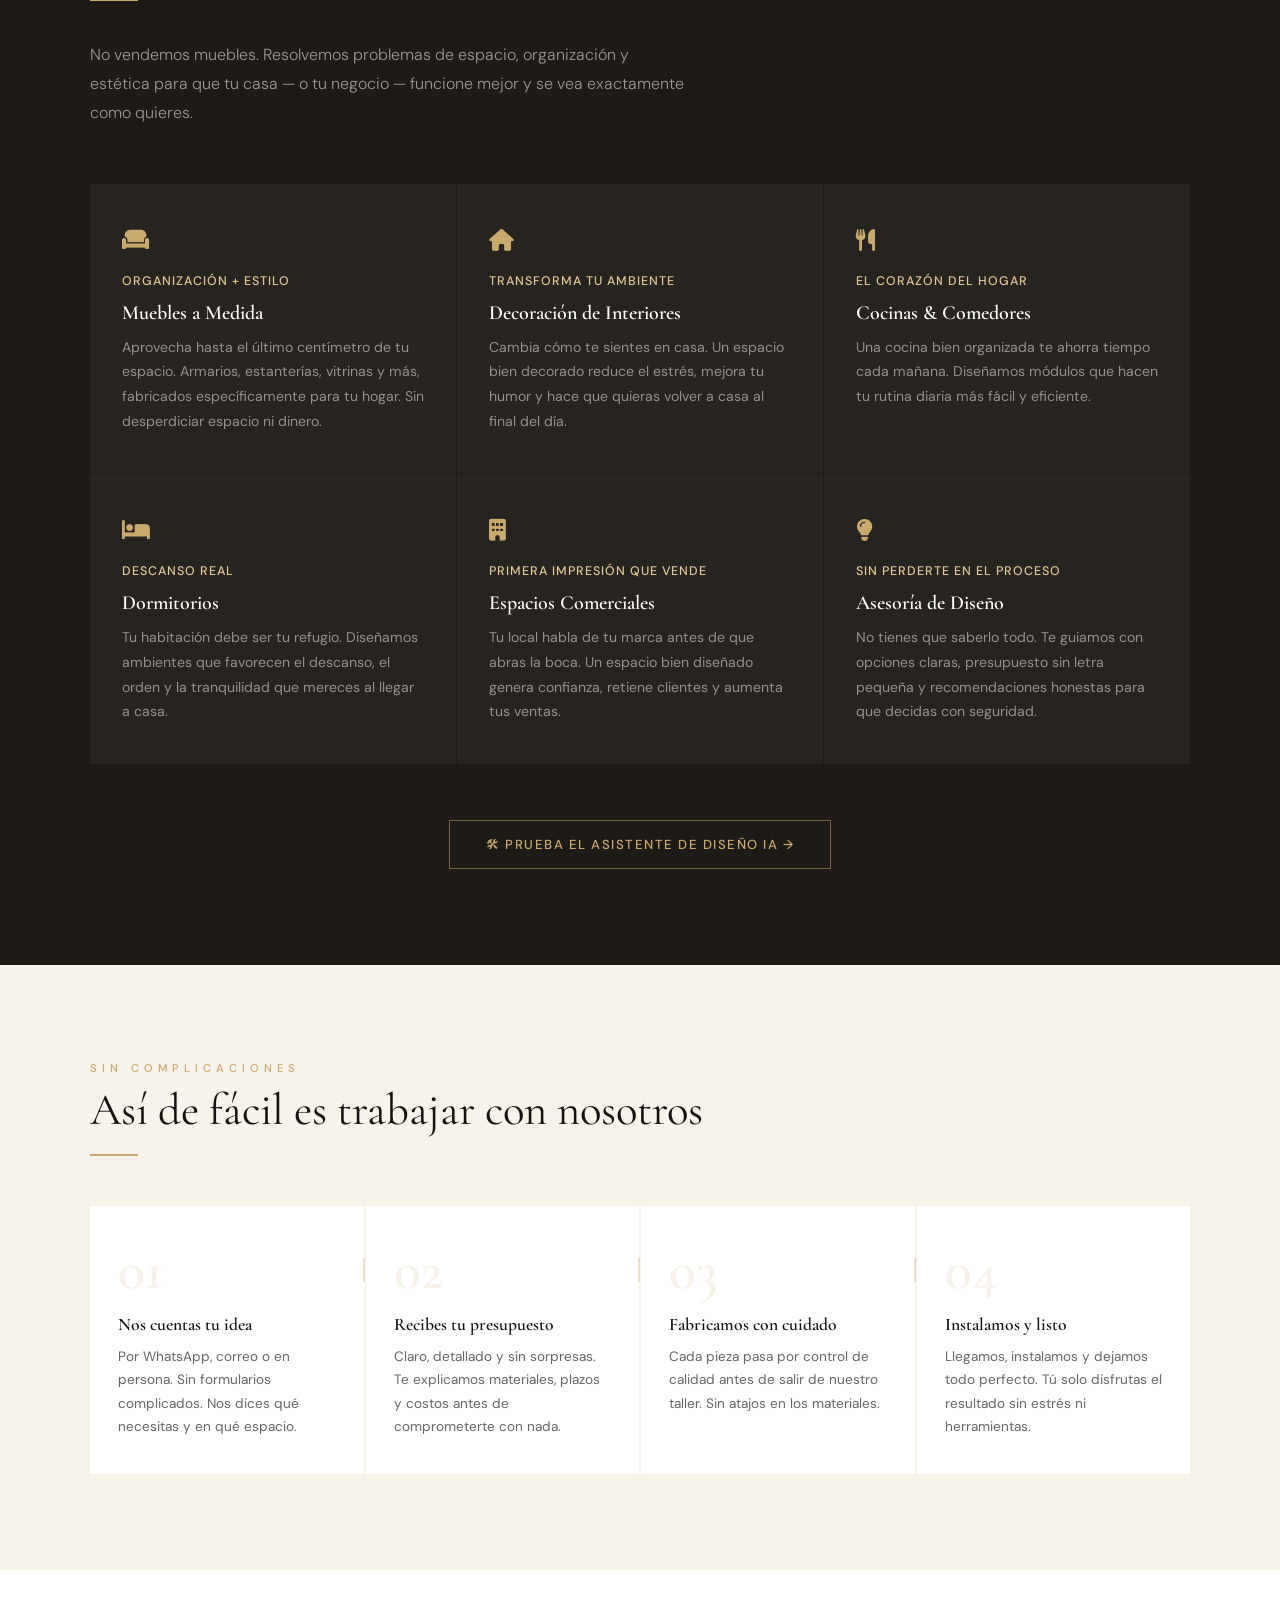
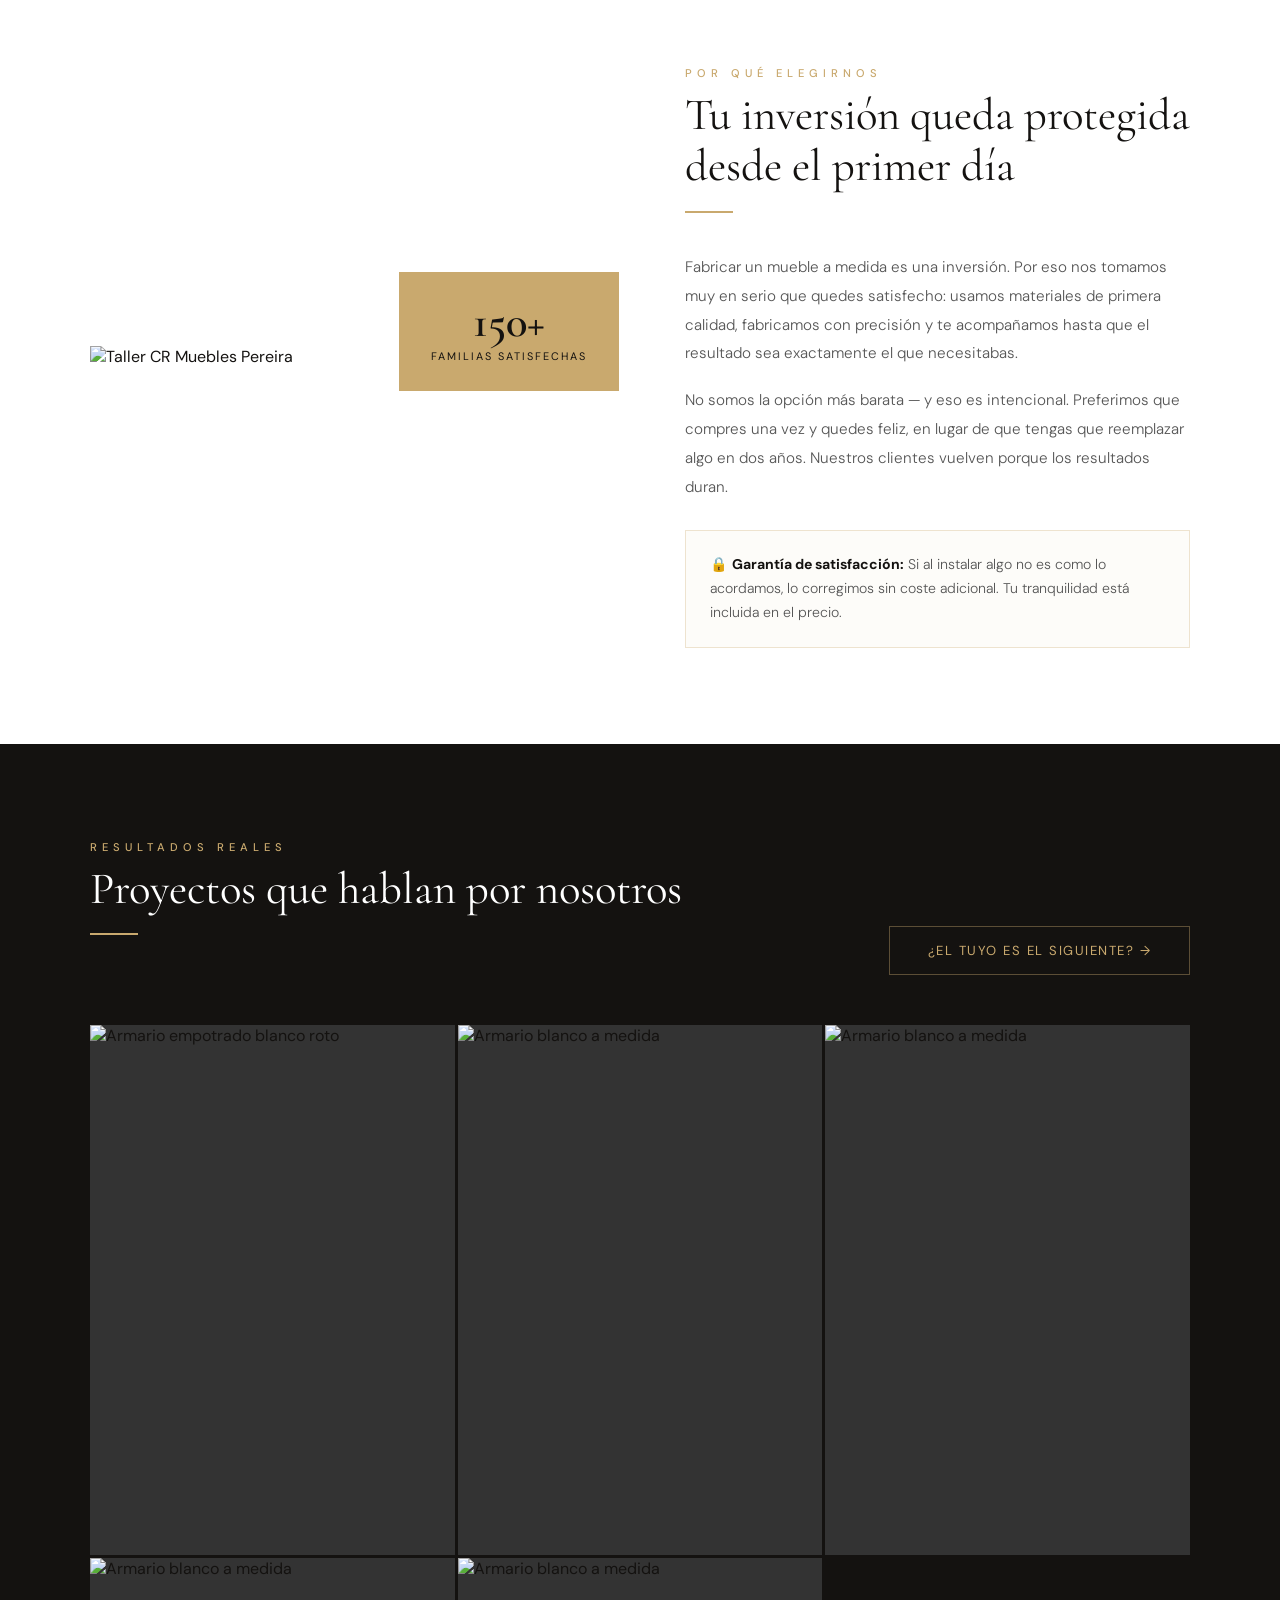
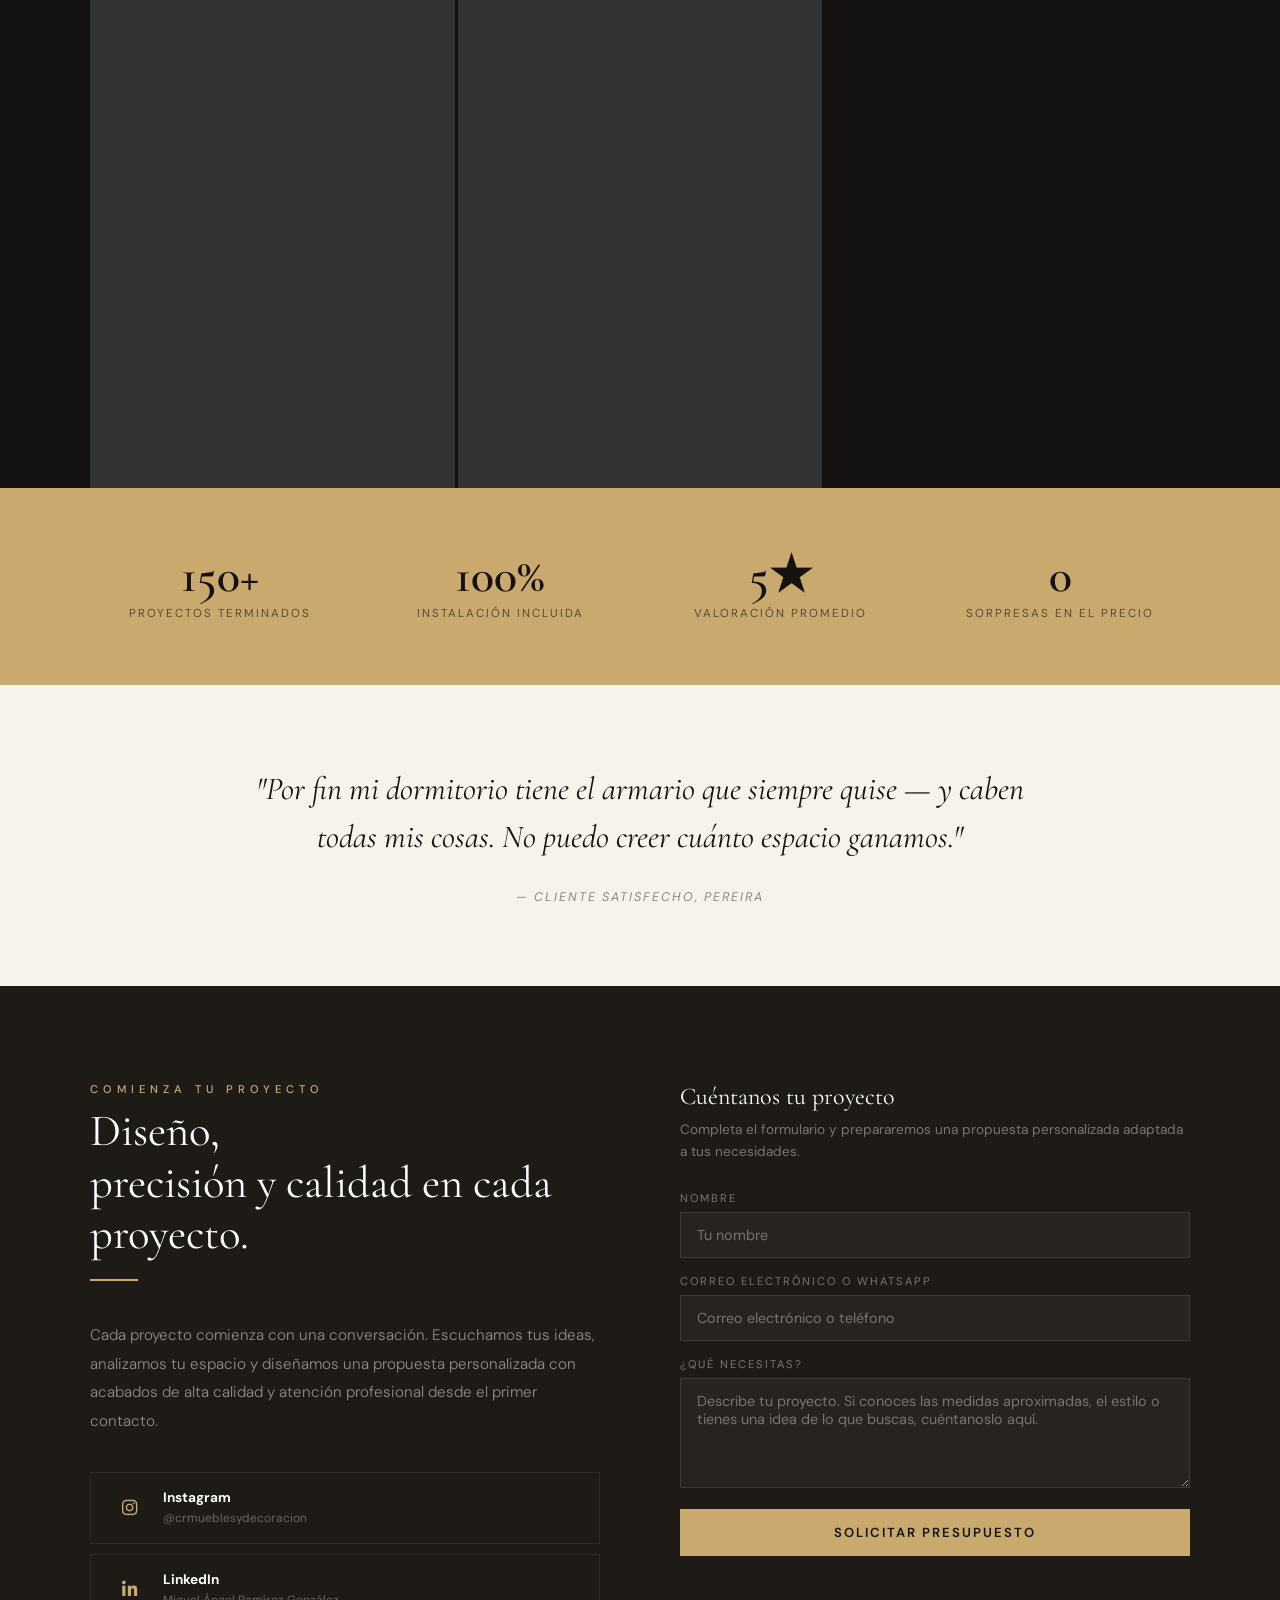
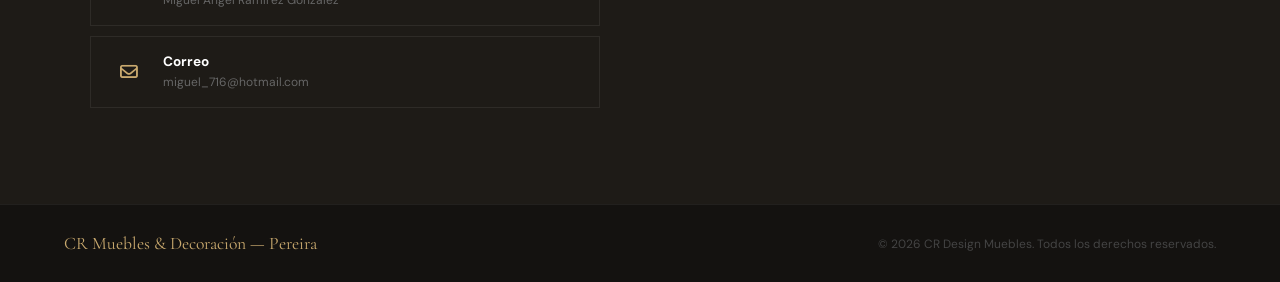
==== commit bbc3b03b: "Update print statement from 'Hello' to 'Goodbye'" ====
--- a/index.html
+++ b/index.html
@@ -685,15 +685,15 @@
       <form action="https://formsubmit.co/miguel_716@hotmail.com" method="POST">
         <div class="form-row">
           <label>Nombre</label>
-          <input type="text" name="nombre" required placeholder="¿Cómo te llamamos?">
+          <input type="text" name="nombre" required placeholder="Tu nombre">
         </div>
         <div class="form-row">
           <label>Correo electrónico o WhatsApp</label>
-          <input type="text" name="contacto" required placeholder="Para enviarte el presupuesto">
+          <input type="text" name="contacto" required placeholder="Correo electrónico o teléfono">
         </div>
         <div class="form-row">
           <label>¿Qué necesitas?</label>
-          <textarea name="mensaje" required placeholder="Ej: Quiero un armario empotrado para mi habitación de 3m x 2.5m. Busco algo moderno con cajones internos..."></textarea>
+          <textarea name="mensaje" required placeholder="Describe tu proyecto. Si conoces las medidas aproximadas, el estilo o tienes una idea de lo que buscas, cuéntanoslo aquí."></textarea>
         </div>
         <input type="hidden" name="_captcha" value="false">
         <input type="hidden" name="_template" value="table">
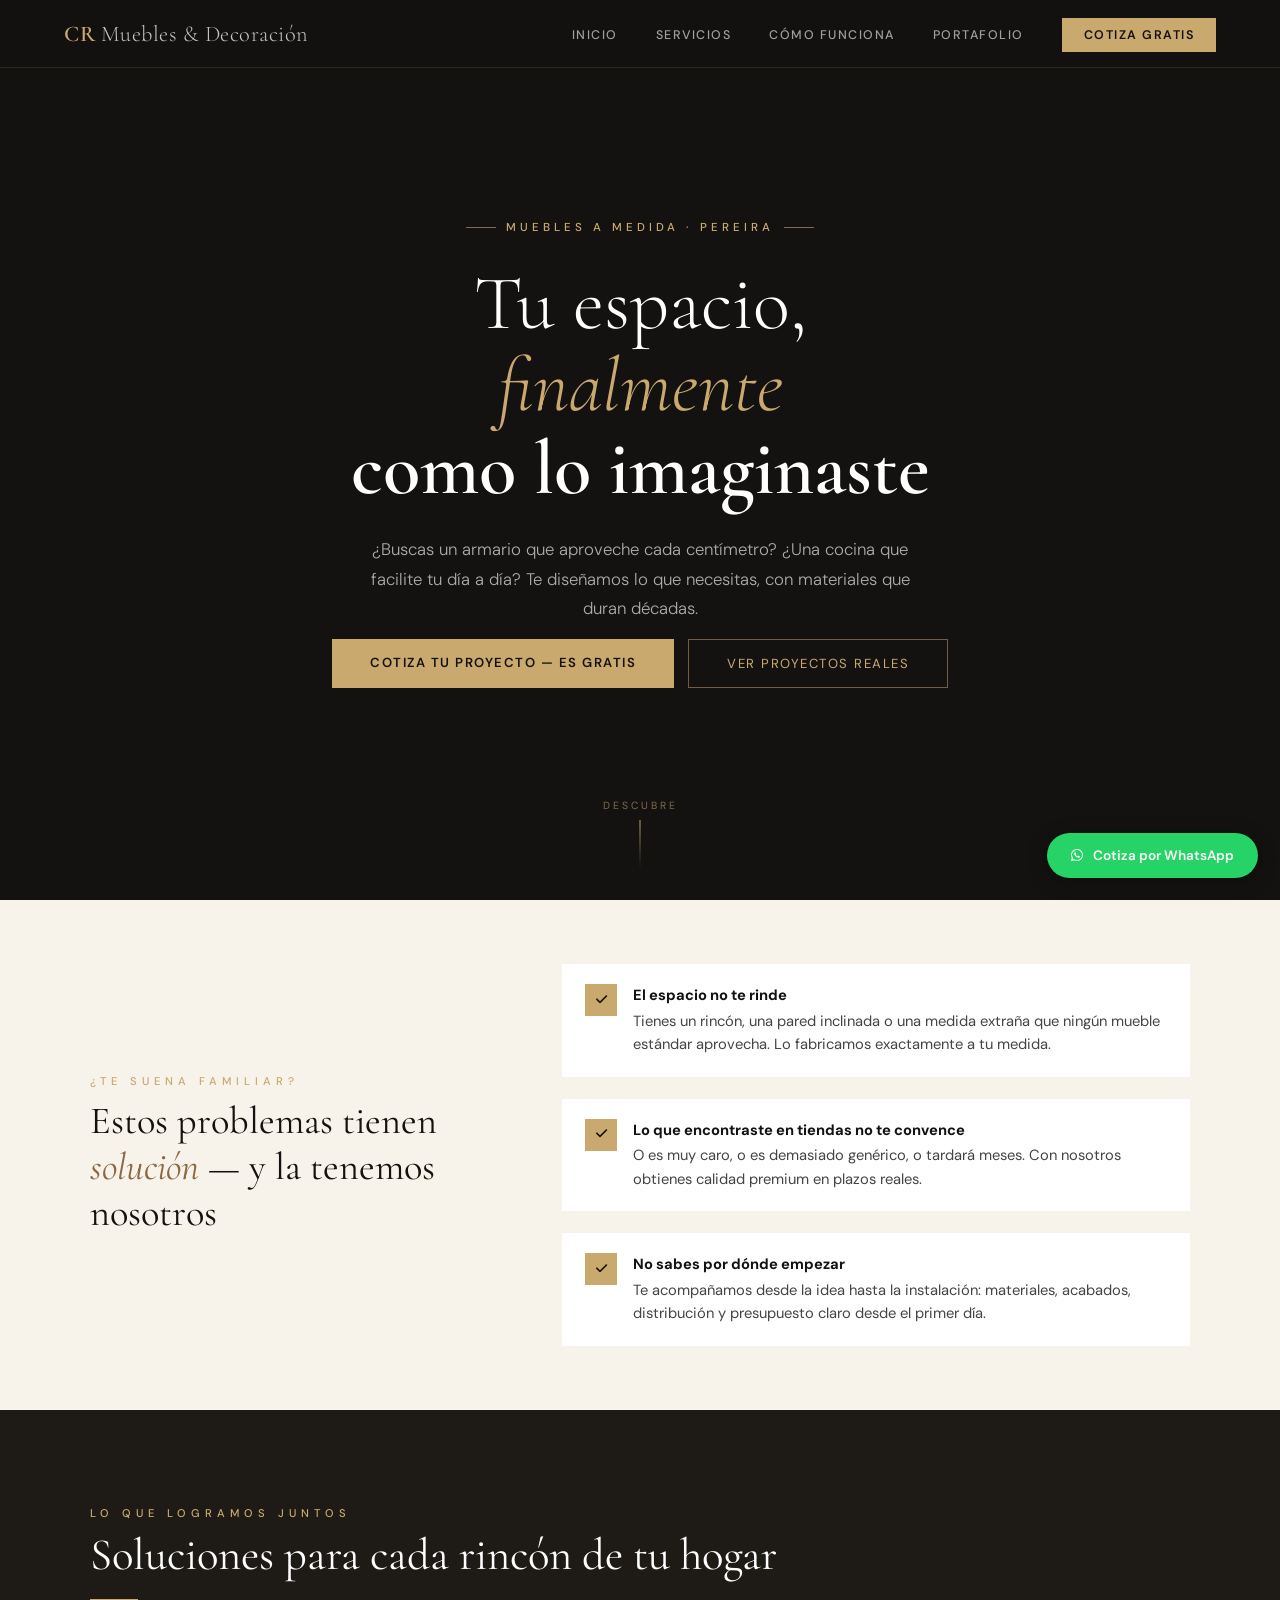
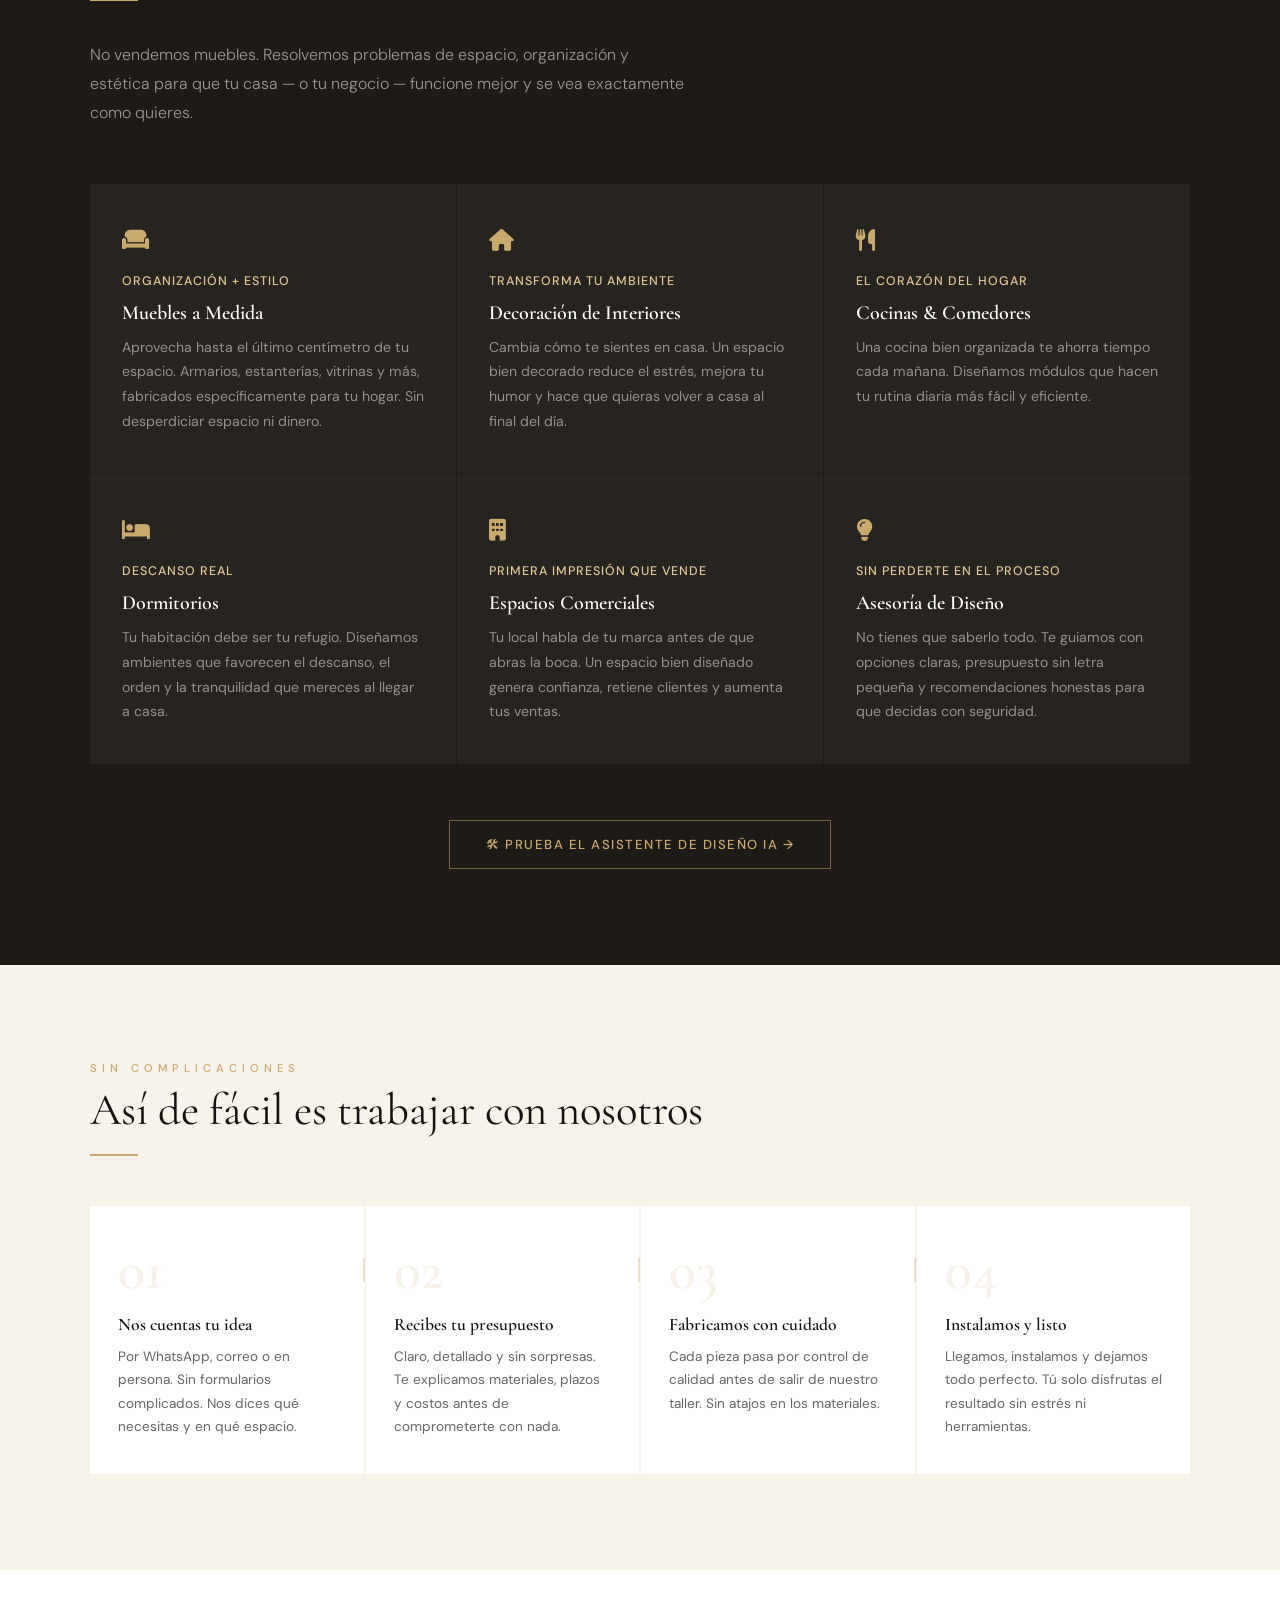
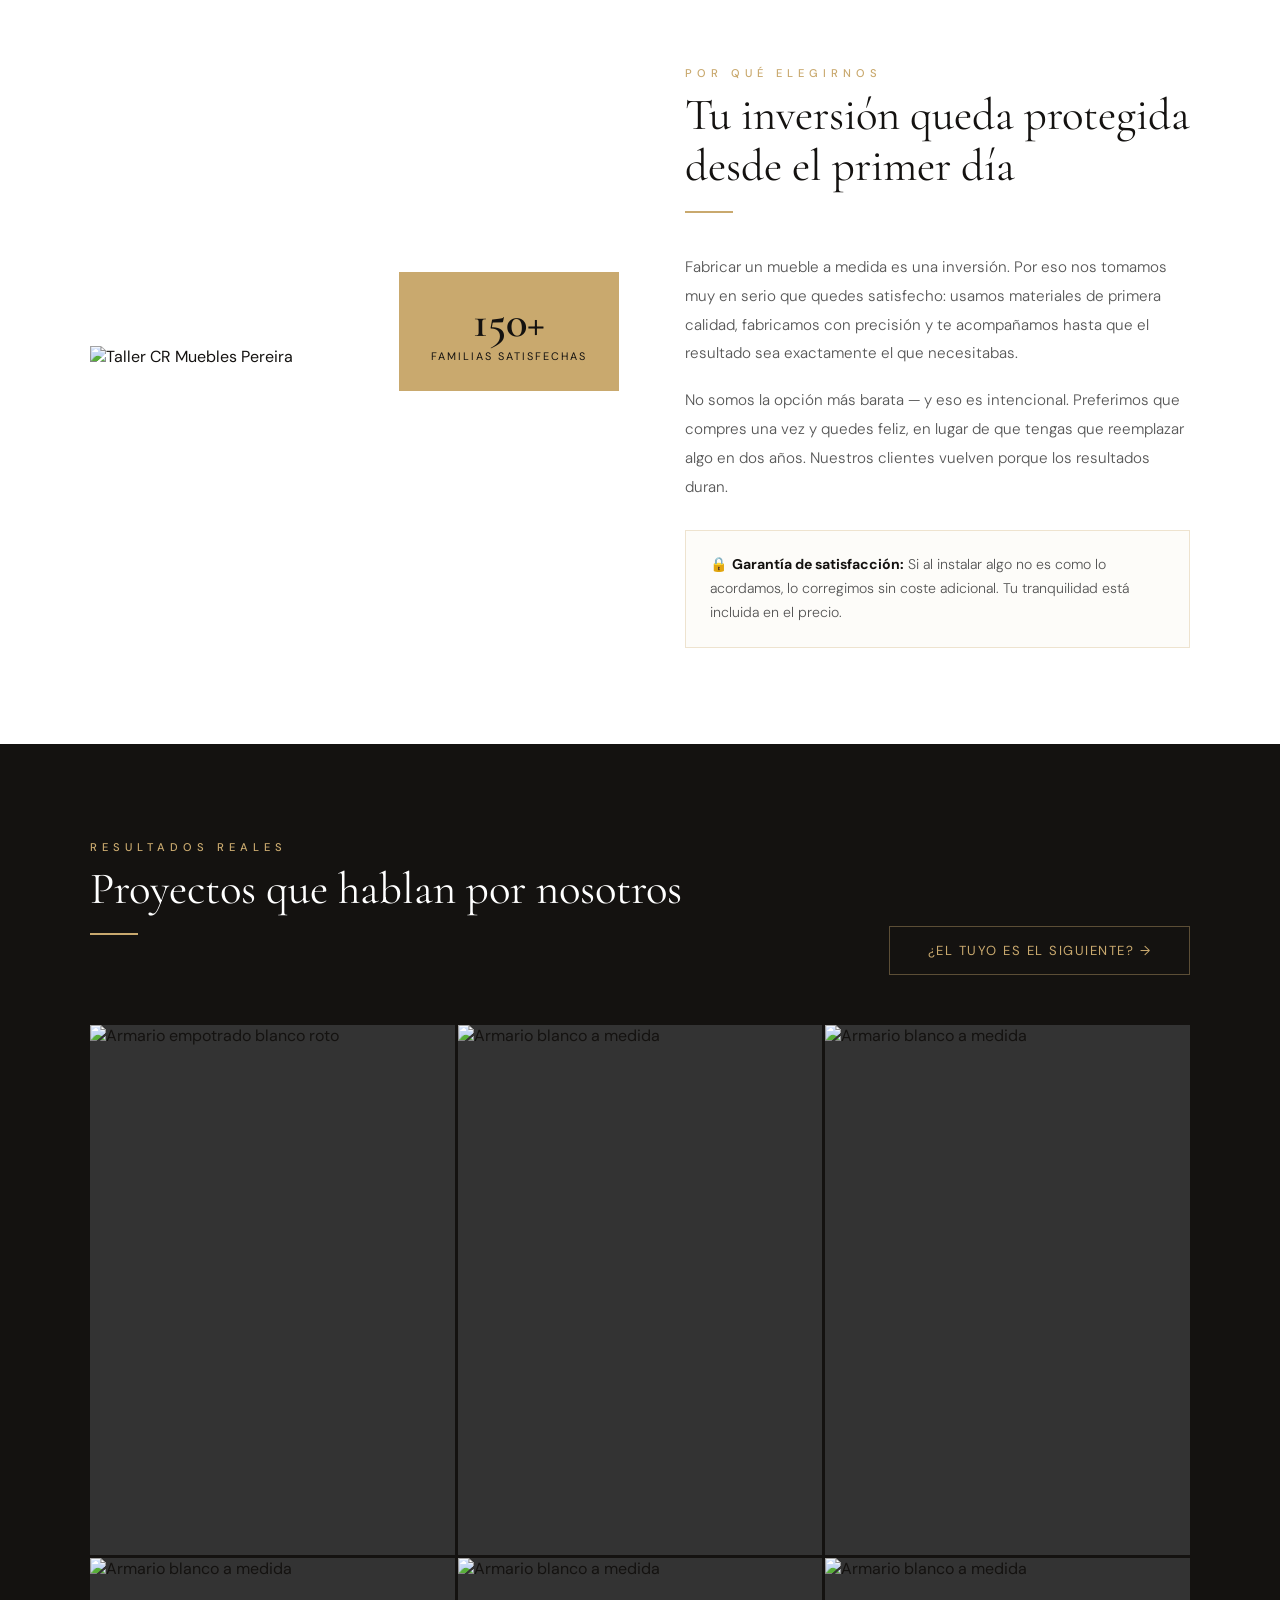
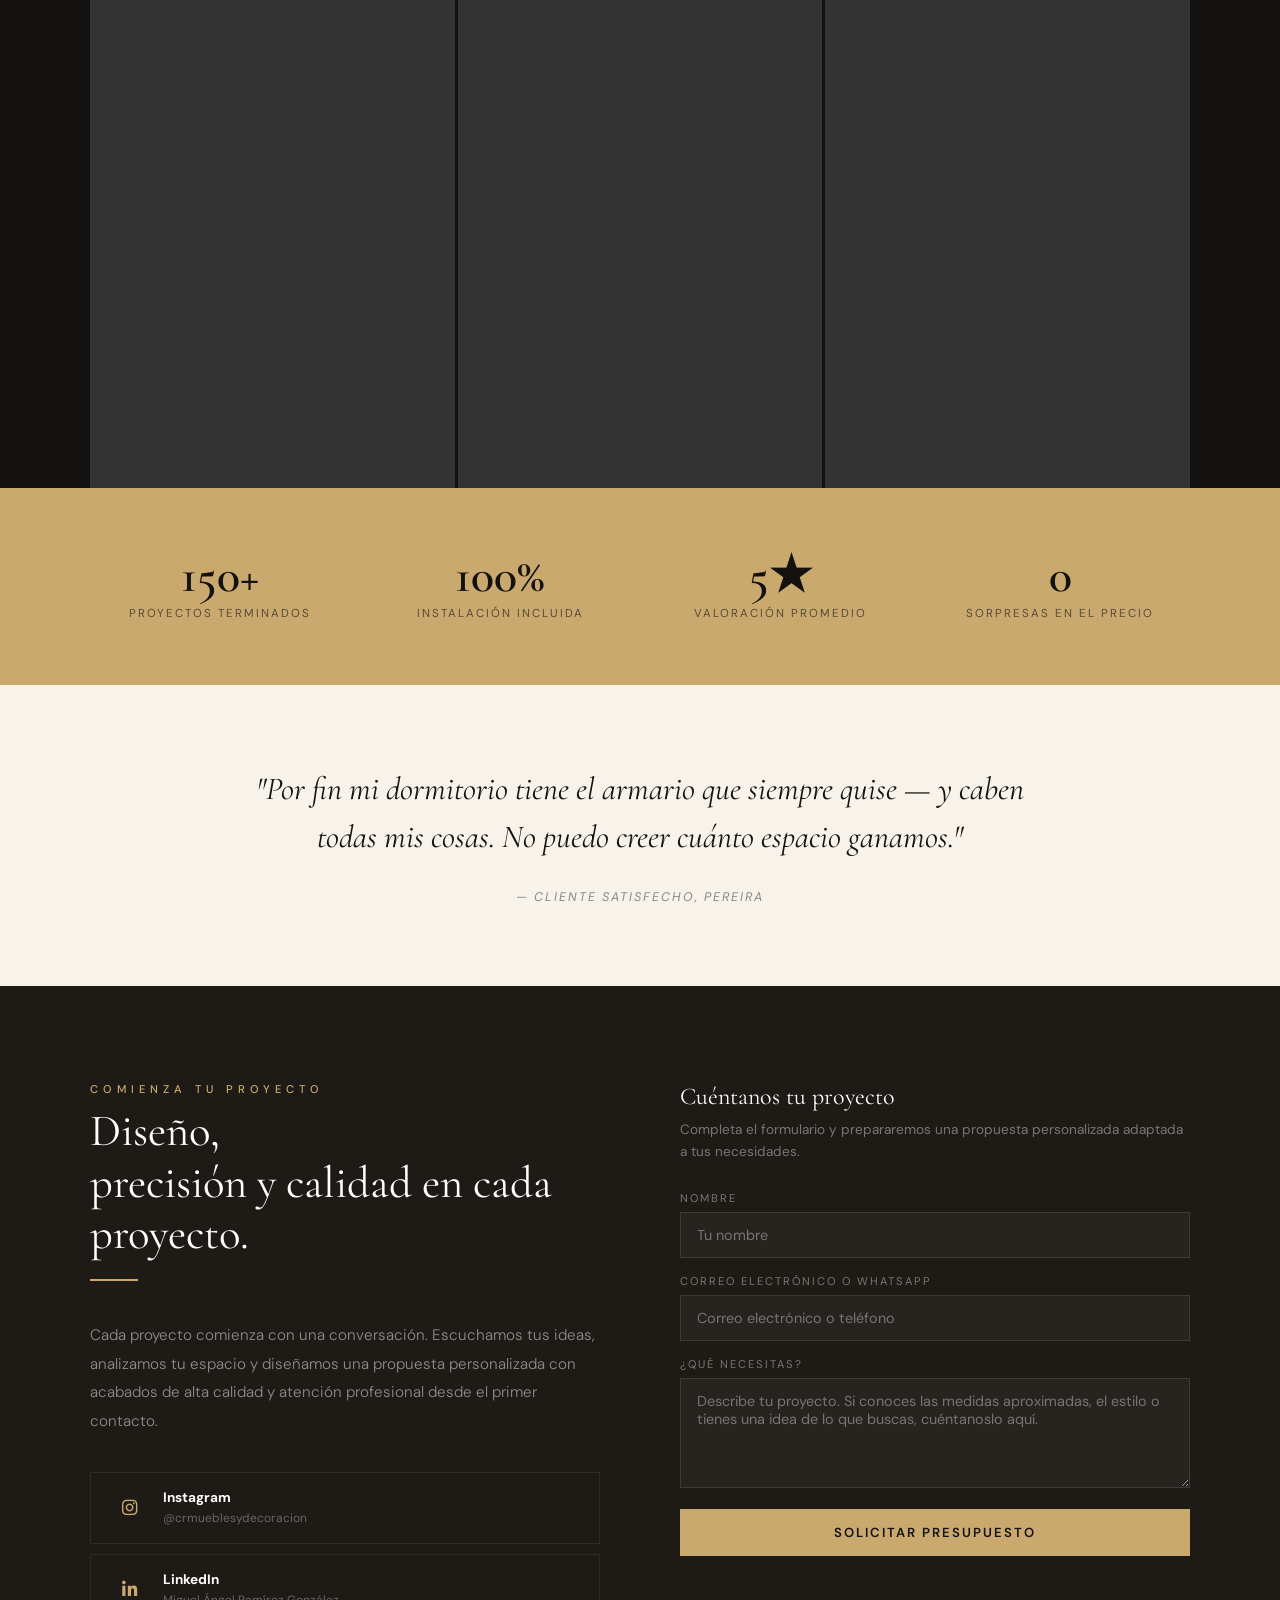
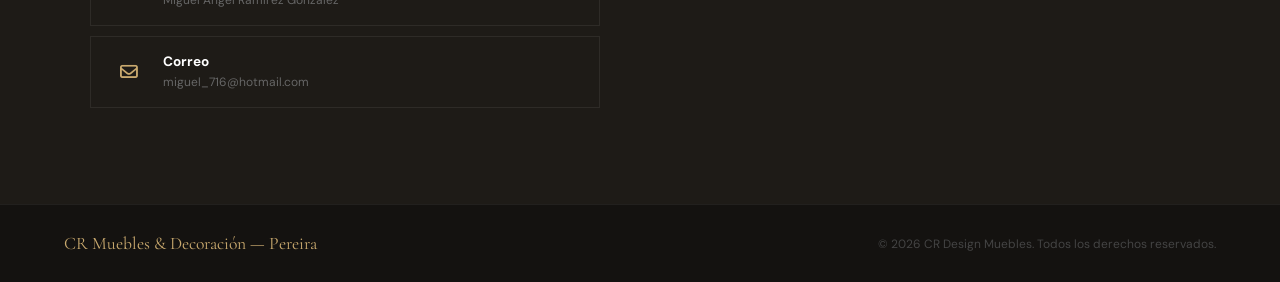
==== commit 03a91e63: "Update index.html" ====
--- a/index.html
+++ b/index.html
@@ -743,6 +743,7 @@
   { tall: true, img: "https://res.cloudinary.com/dnqzhisyj/image/upload/v1776457061/e4543228-477b-47e5-a268-e2667f3ef684_elbiwi.jpg", alt: "Armario blanco a medida" },
   { tall: true, img: "https://res.cloudinary.com/dnqzhisyj/image/upload/v1776457446/0b343e7b-a5ae-444f-adf4-56cbf62794bc_bzzxjr.jpg", alt: "Armario blanco a medida" },
   { tall: true, img: "https://res.cloudinary.com/dnqzhisyj/image/upload/v1776456832/53e51f30-74de-41e5-9075-376fe86ffb89_oqealc.jpg", alt: "Armario blanco a medida" },
+  { tall: true, img: "https://res-console.cloudinary.com/dnqzhisyj/thumbnails/transform/v1/image/upload/Y19maWxsLGhfMjAwLHdfMjAw/v1/V2hhdHNBcHBfSW1hZ2VfMjAyNi0wOC0wMl9hdF8xMi41MC40Ml9QTV9zdnFqNzg=/template_primary", alt: "Armario blanco a medida" },
 ];
 
 const grid = document.getElementById('gallery-grid');
